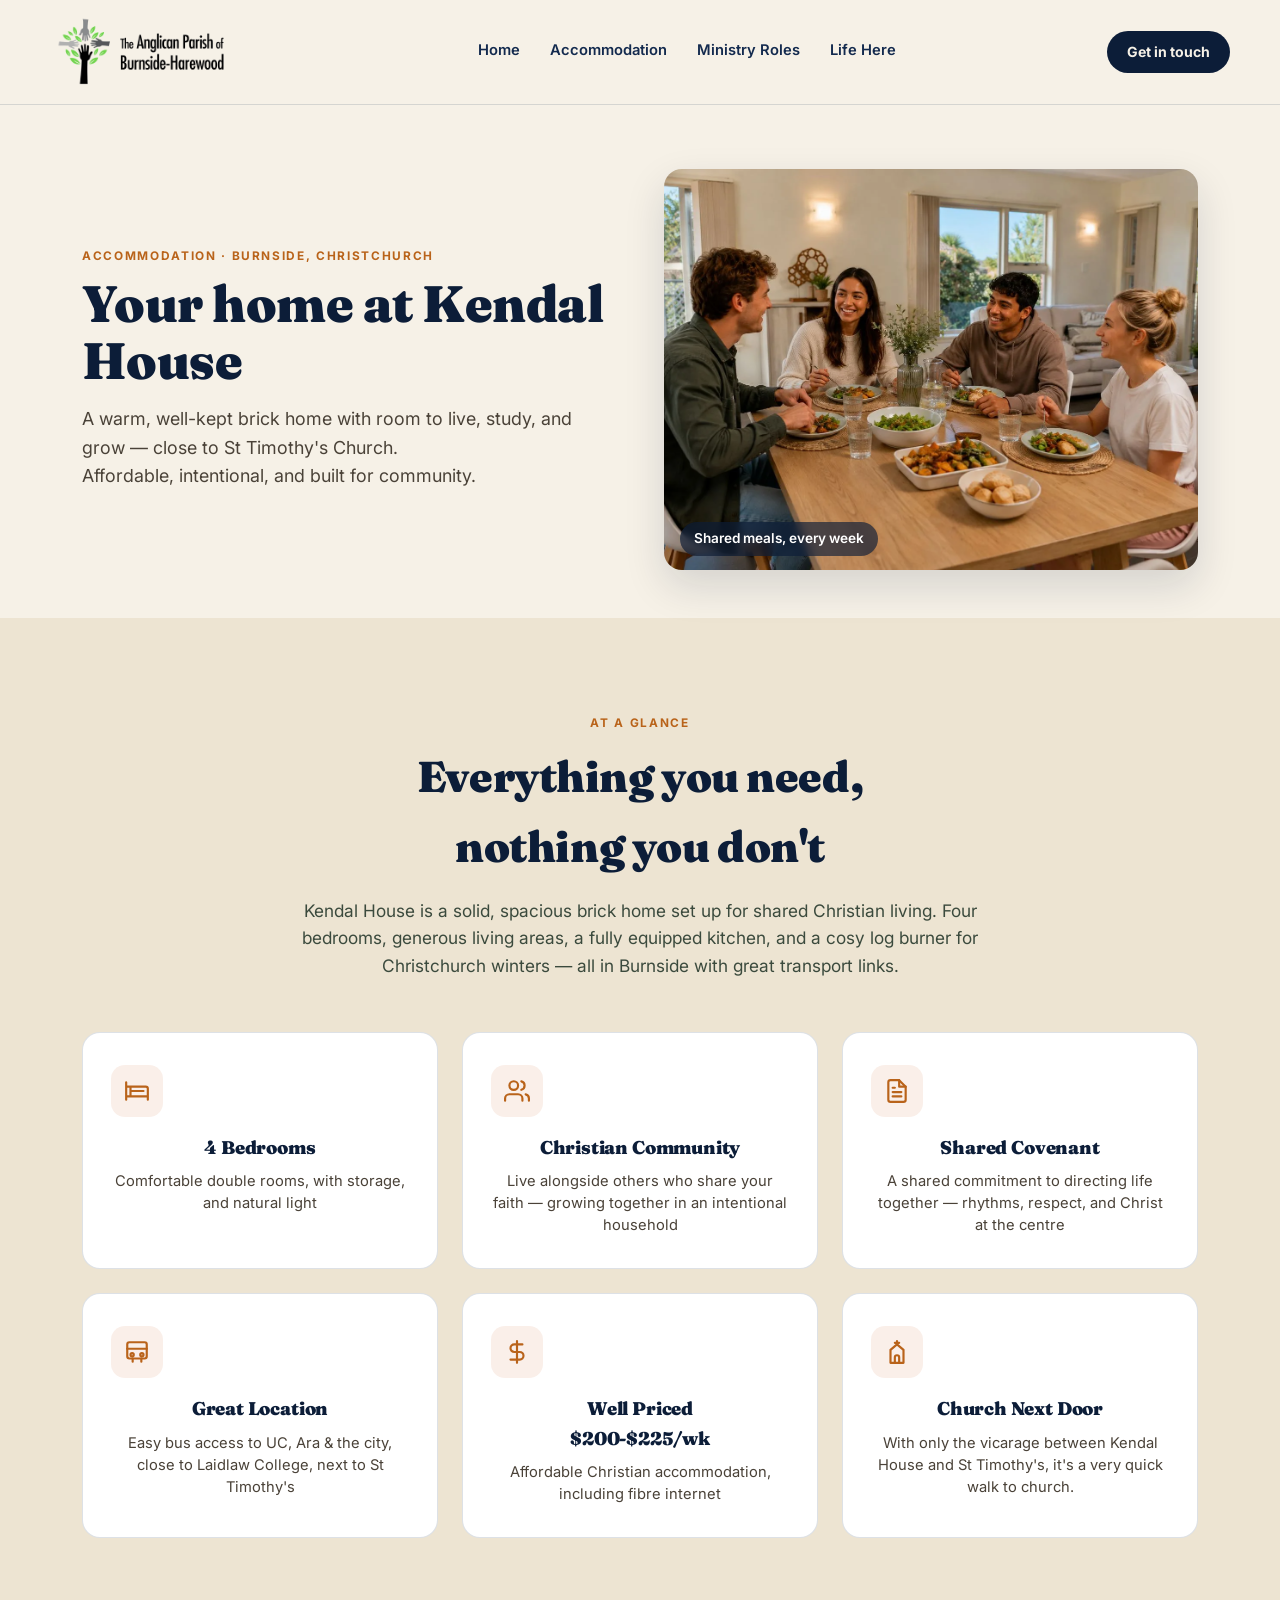
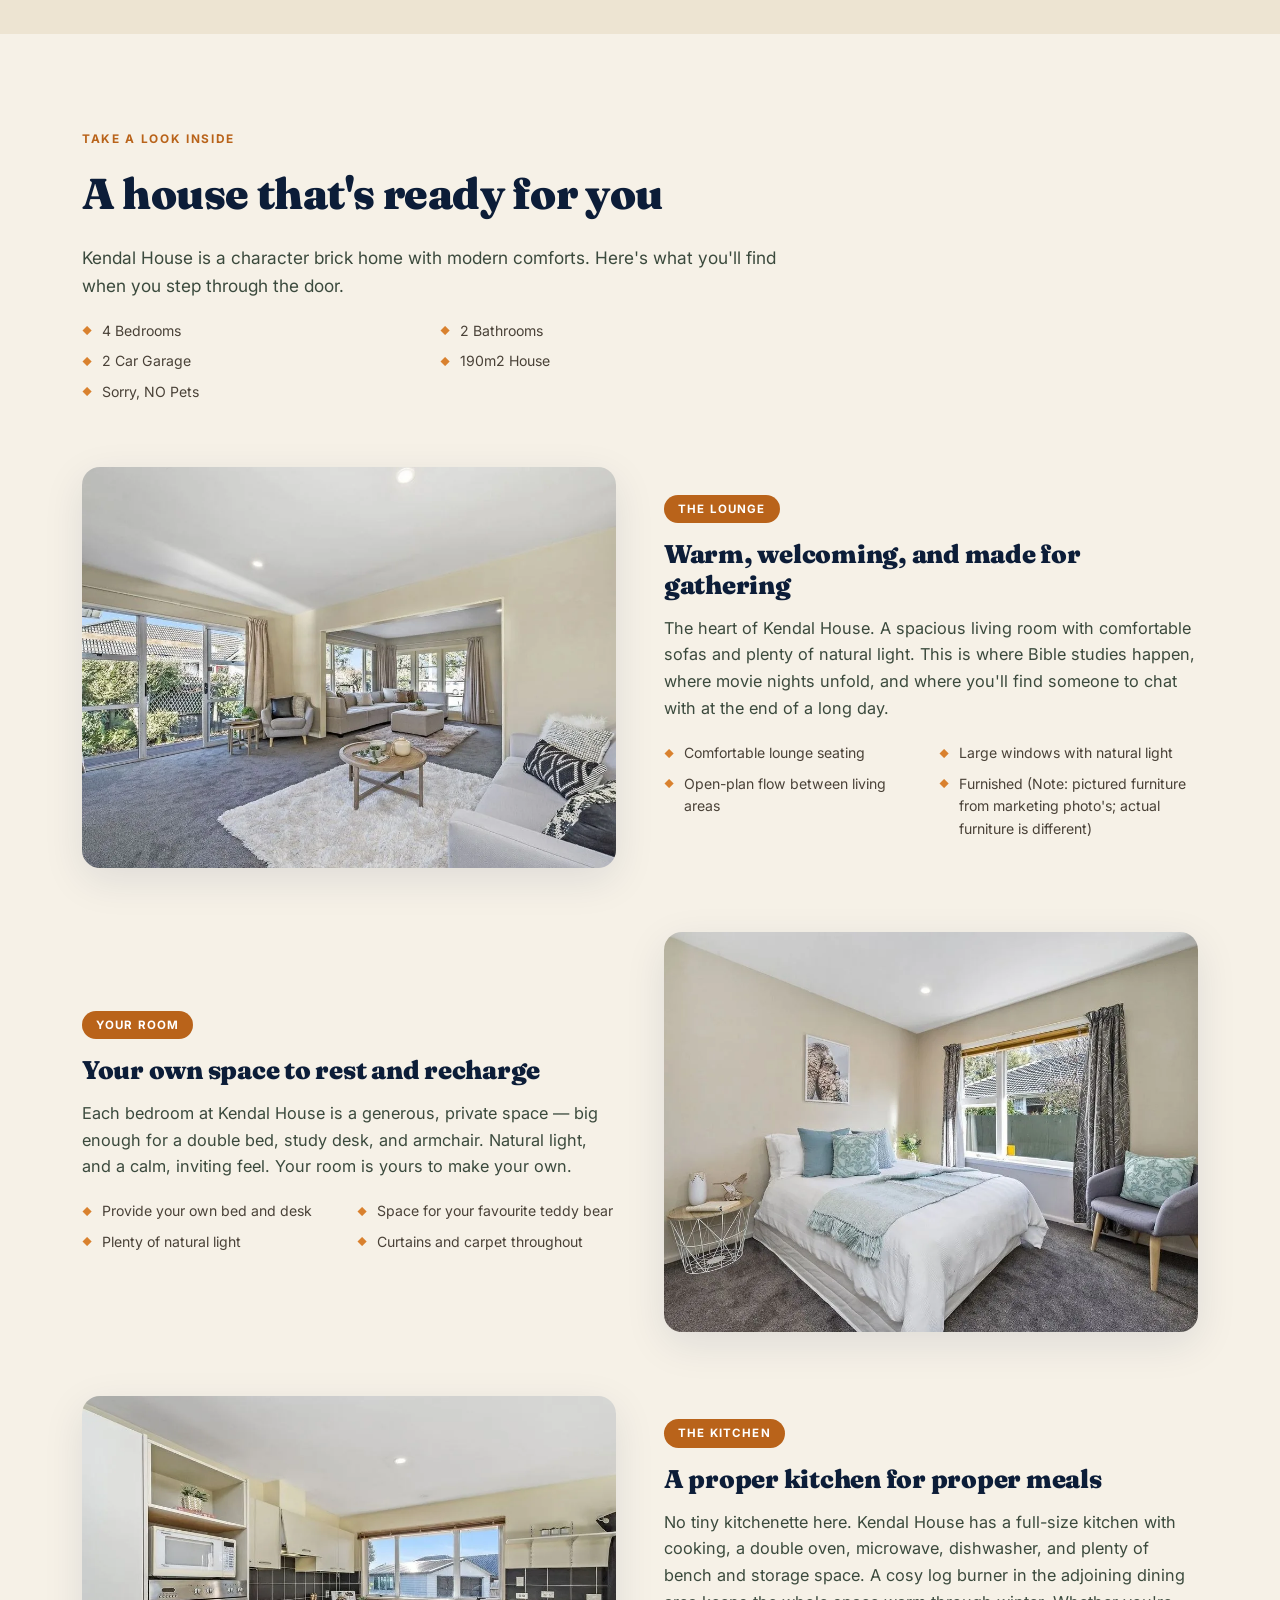
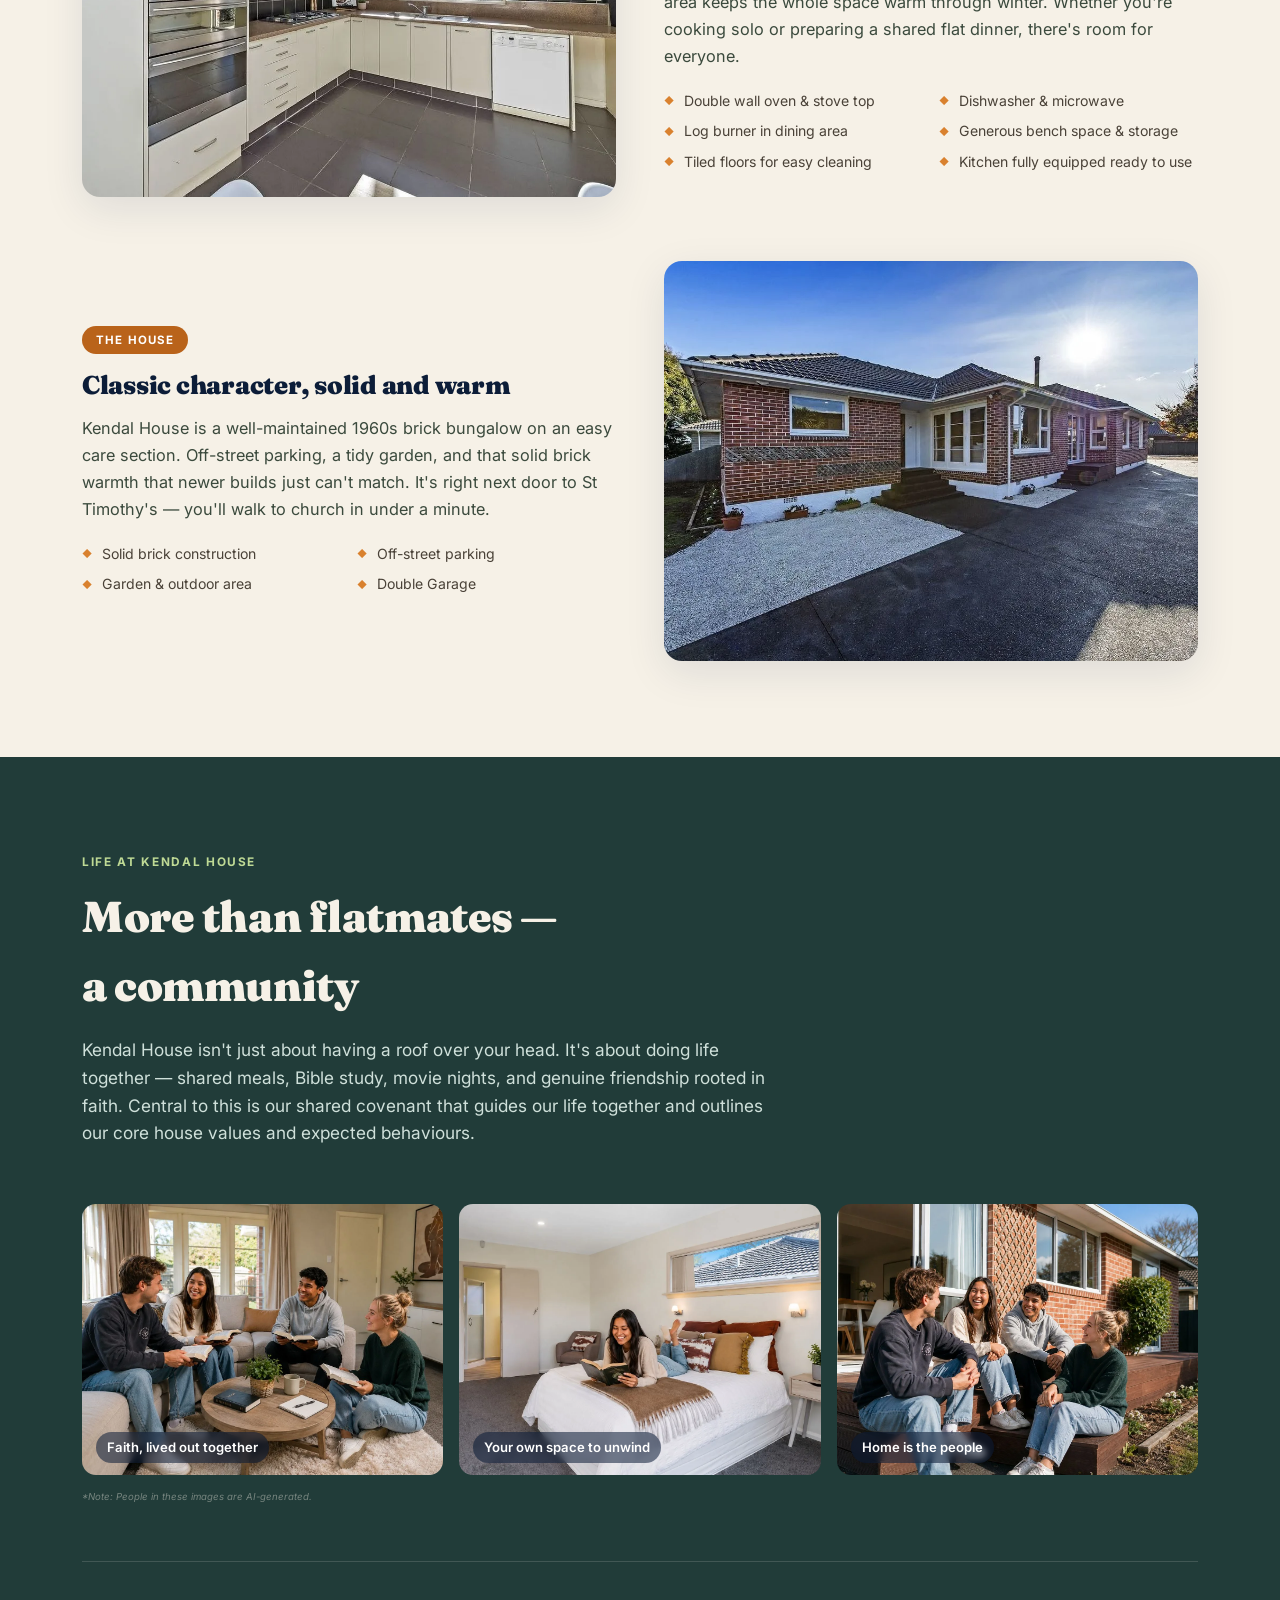
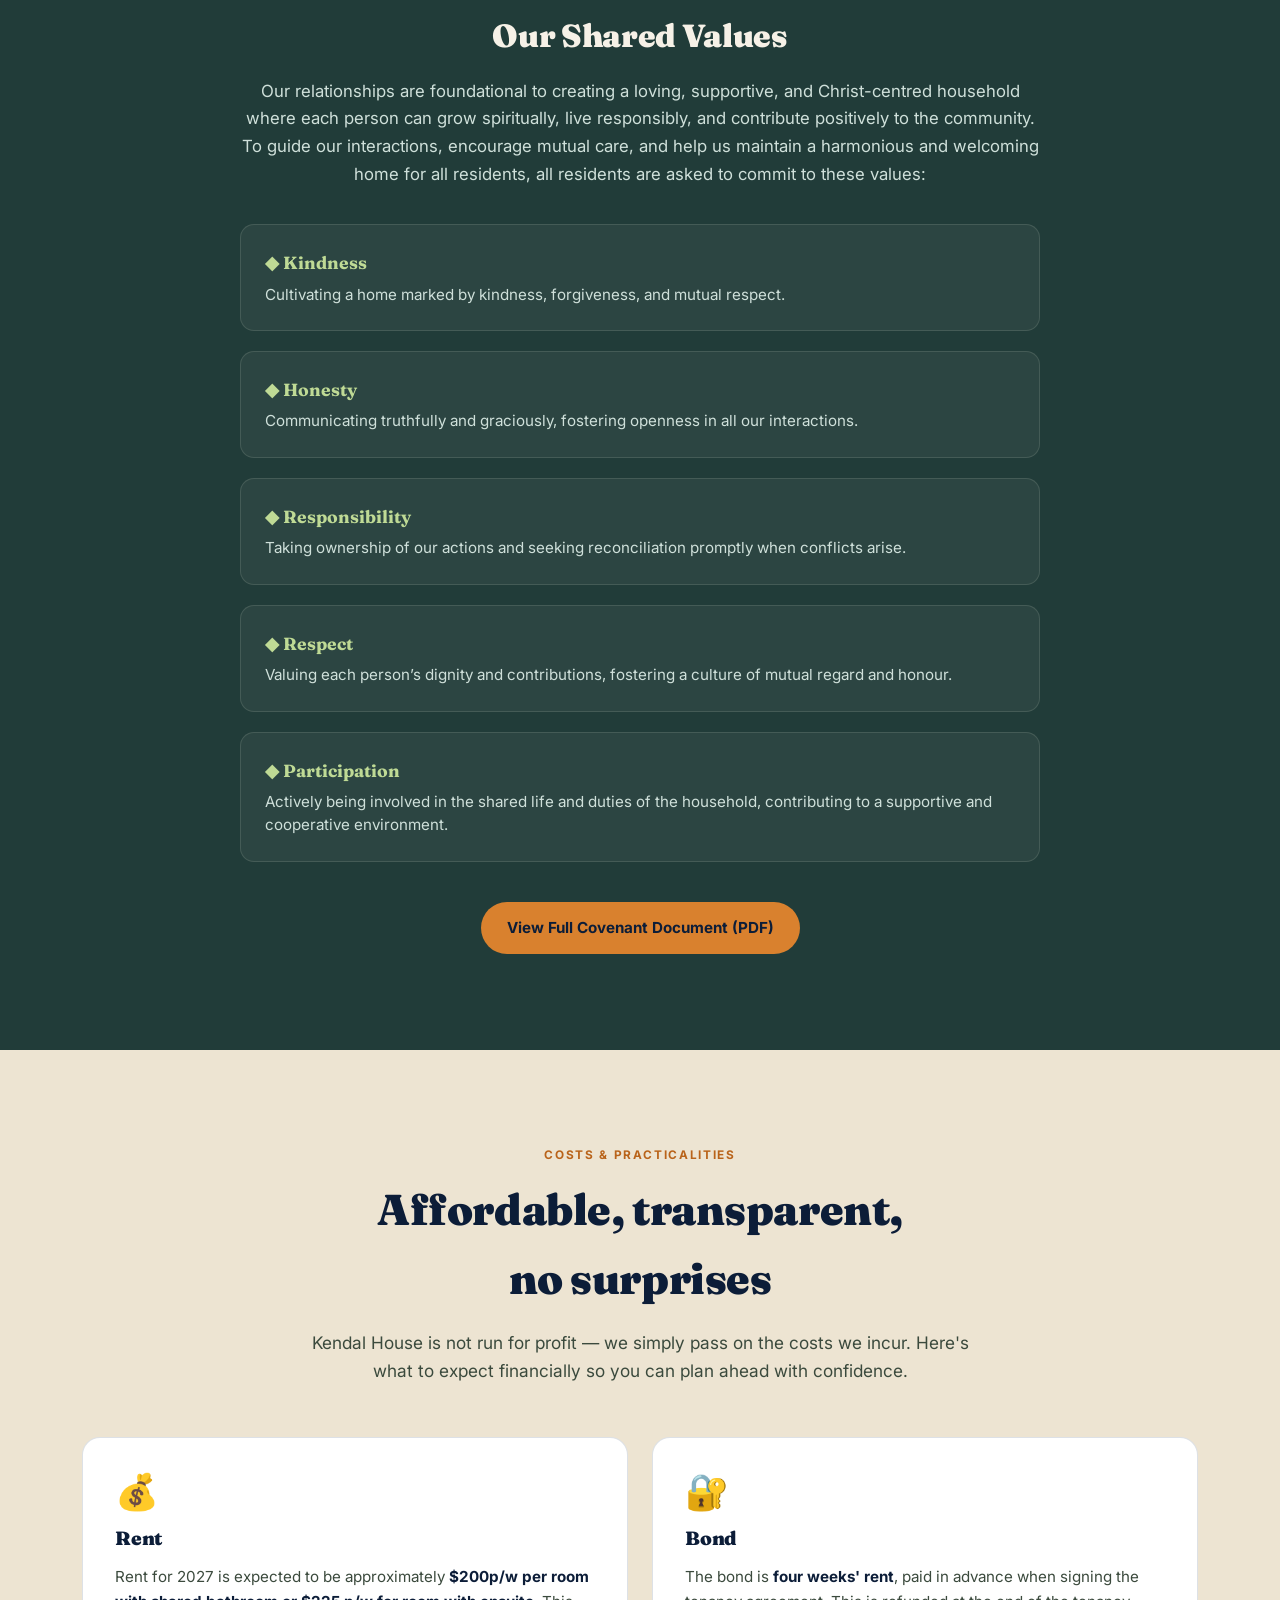
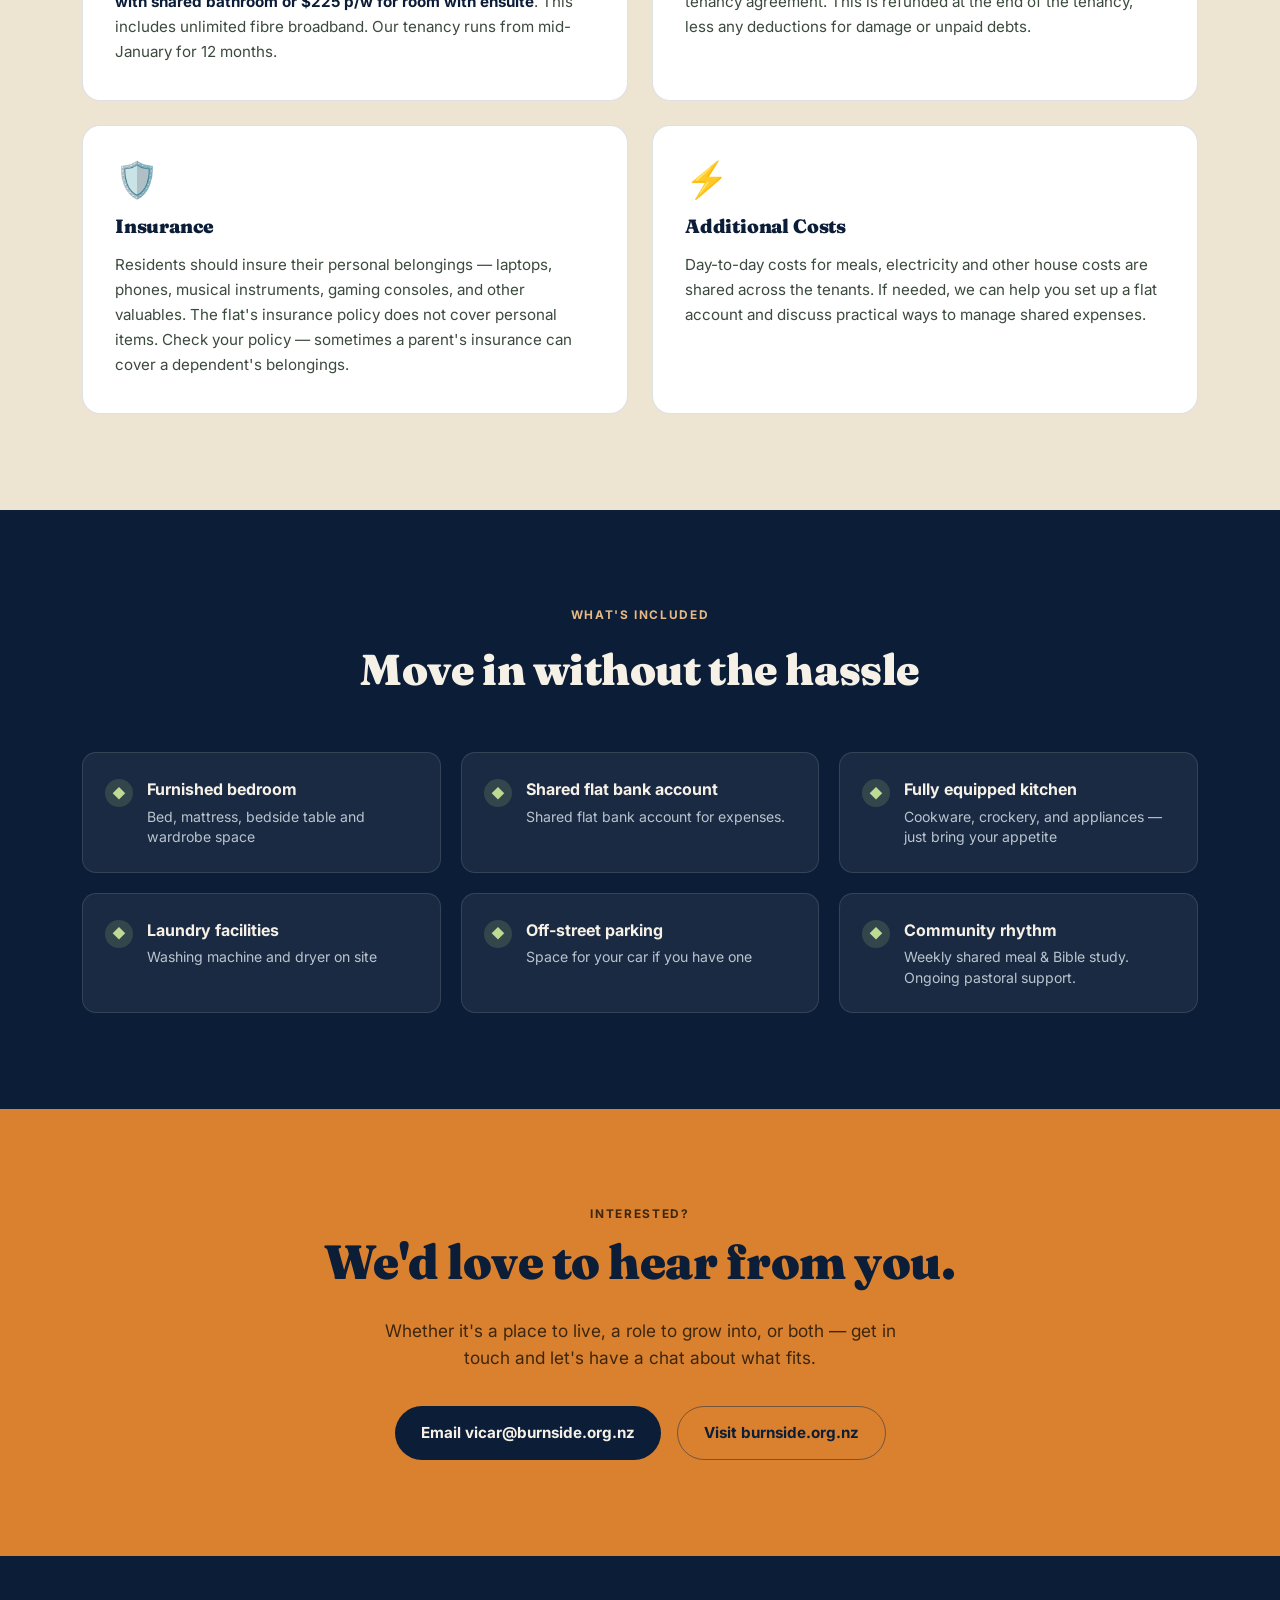
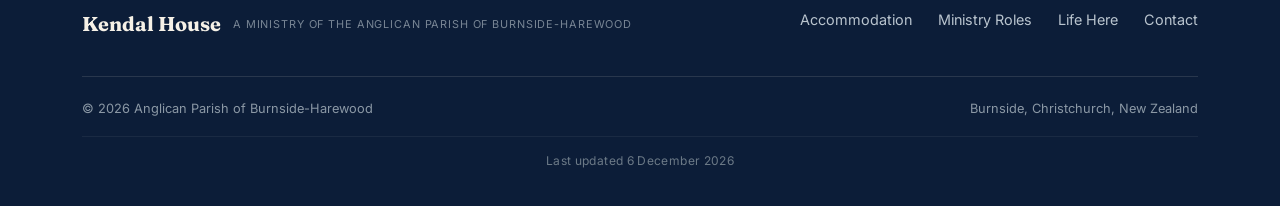
==== accommodation.html @ f8e3d293 "Robots update" ====
<!DOCTYPE html>
<html lang="en-NZ">
<head>
<!-- Google tag (gtag.js) -->
<script async src="https://www.googletagmanager.com/gtag/js?id=G-FQ2ZT5MS7Y"></script>
<script>
  window.dataLayer = window.dataLayer || [];
  function gtag(){dataLayer.push(arguments);}
  gtag('js', new Date());

  gtag('config', 'G-FQ2ZT5MS7Y');
</script>
<meta charset="UTF-8">
<meta name="viewport" content="width=device-width, initial-scale=1.0">
<meta name="robots" content="index, follow, max-image-preview:large, max-snippet:-1, max-video-preview:-1">
<title>Christian Student Accommodation in Christchurch — Kendal House Flatting</title>
<meta name="description" content="Explore Kendal House — affordable Christian flatting for university students and young adults in Christchurch. Conveniently located in Burnside near University of Canterbury (UC) and Laidlaw College.">
<link rel="canonical" href="https://kendalhouse.nz/accommodation.html">
<link rel="dns-prefetch" href="https://www.googletagmanager.com">

<!-- Local Geo Tags -->
<meta name="geo.region" content="NZ-CAN">
<meta name="geo.placename" content="Burnside, Christchurch">
<meta name="geo.position" content="-43.4978;172.5727">
<meta name="ICBM" content="-43.4978, 172.5727">

<!-- Open Graph -->
<meta property="og:type" content="website">
<meta property="og:title" content="Christian Student Accommodation in Christchurch — Kendal House Flatting">
<meta property="og:description" content="Explore Kendal House — affordable Christian flatting for university students and young adults in Christchurch near UC and Laidlaw College.">
<meta property="og:url" content="https://kendalhouse.nz/accommodation.html">
<meta property="og:image" content="https://kendalhouse.nz/assets/housemates-chatting-front-deck.jpg">
<meta property="og:locale" content="en_NZ">
<meta property="og:site_name" content="Kendal House">

<!-- Twitter Card -->
<meta name="twitter:card" content="summary_large_image">
<meta name="twitter:title" content="Christian Student Accommodation in Christchurch — Kendal House">
<meta name="twitter:description" content="Affordable Christian flatting for university students and young adults in Christchurch near UC and Laidlaw College.">
<meta name="twitter:image" content="https://kendalhouse.nz/assets/housemates-chatting-front-deck.jpg">

<!-- Favicon -->
<link rel="icon" type="image/svg+xml" href="favicon.svg">
<link rel="icon" type="image/png" sizes="32x32" href="favicon.png">
<link rel="icon" href="favicon.ico" sizes="any">
<link rel="apple-touch-icon" href="apple-touch-icon.png">

<link rel="preconnect" href="https://fonts.googleapis.com">
<link rel="preconnect" href="https://fonts.gstatic.com" crossorigin>
<link href="https://fonts.googleapis.com/css2?family=Fraunces:ital,opsz,wght@0,9..144,400;0,9..144,600;0,9..144,700;0,9..144,900;1,9..144,500&family=Caveat:wght@500;600&family=Inter:wght@400;500;600;700&display=swap" rel="stylesheet">
<link rel="stylesheet" href="style.css">

<!-- Structured Data -->
<script type="application/ld+json">
[
  {
    "@context": "https://schema.org",
    "@type": "LodgingBusiness",
    "name": "Kendal House",
    "description": "Affordable, intentional Christian accommodation for young adults, University of Canterbury (UC) and Laidlaw College students in Burnside, Christchurch.",
    "url": "https://kendalhouse.nz/accommodation.html",
    "address": {
      "@type": "PostalAddress",
      "streetAddress": "38 Kendal Avenue",
      "addressLocality": "Burnside",
      "addressRegion": "Canterbury",
      "postalCode": "8053",
      "addressCountry": "NZ"
    },
    "geo": {
      "@type": "GeoCoordinates",
      "latitude": -43.4978,
      "longitude": 172.5727
    },
    "priceRange": "$200–$225 per week",
    "numberOfRooms": 4,
    "amenityFeature": [
      { "@type": "LocationFeatureSpecification", "name": "Fibre Broadband Wi-Fi", "value": true },
      { "@type": "LocationFeatureSpecification", "name": "Fully Equipped Kitchen & Dishwasher", "value": true },
      { "@type": "LocationFeatureSpecification", "name": "Log Burner Fireplace", "value": true },
      { "@type": "LocationFeatureSpecification", "name": "Off-Street Parking", "value": true },
      { "@type": "LocationFeatureSpecification", "name": "Bus Routes to University of Canterbury (UC) & City", "value": true },
      { "@type": "LocationFeatureSpecification", "name": "5 Min Drive to Laidlaw College", "value": true }
    ]
  },
  {
    "@context": "https://schema.org",
    "@type": "BreadcrumbList",
    "itemListElement": [
      {
        "@type": "ListItem",
        "position": 1,
        "name": "Home",
        "item": "https://kendalhouse.nz/"
      },
      {
        "@type": "ListItem",
        "position": 2,
        "name": "Accommodation",
        "item": "https://kendalhouse.nz/accommodation.html"
      }
    ]
  }
]
</script>
</head>
<body>

<header>
  <div class="wrap nav">
    <a class="brand" href="index.html" style="text-decoration:none;">
      <picture><source srcset="assets/parish-logo.webp" type="image/webp"><img class="brand-mark" src="assets/parish-logo.png" alt="Anglican Parish of Burnside-Harewood logo"></picture>
    </a>
    <button class="nav-toggle" aria-label="Toggle navigation menu" aria-expanded="false" aria-controls="primary-menu">
      <span class="hamburger-bar"></span>
      <span class="hamburger-bar"></span>
      <span class="hamburger-bar"></span>
    </button>
    <nav class="links" id="primary-menu">
      <a href="index.html">Home</a>
      <a href="accommodation.html">Accommodation</a>
      <a href="roles.html">Ministry Roles</a>
      <a href="accommodation.html#life">Life Here</a>
      <a class="mobile-cta" href="index.html#contact">Get in touch</a>
    </nav>
    <a class="nav-cta" href="index.html#contact">Get in touch</a>
  </div>
</header>

<main>

<!-- ====== Sub-page Header ====== -->
<section class="subpage-header">
  <div class="wrap subpage-hero-grid">
    <div class="subpage-hero-text">
      <div class="eyebrow">Accommodation · Burnside, Christchurch</div>
      <h1>Your home at Kendal House</h1>
      <p>A warm, well-kept brick home with room to live, study, and grow — close to St Timothy's Church. <br>Affordable, intentional, and built for community.</p>
    </div>
    <div class="subpage-hero-photo">
      <picture>
        <source srcset="assets/shared-dinner-kendal-house.webp" type="image/webp">
        <img src="assets/shared-dinner-kendal-house.jpg" alt="Housemates sharing dinner together at Kendal House" fetchpriority="high" decoding="async">
      </picture>
      <div class="photo-caption">Shared meals, every week</div>
    </div>
  </div>
</section>

<!-- ====== At a glance ====== -->
<section class="accom-glance">
  <div class="wrap">
    <div class="lead-block center" style="margin:0 auto;">
      <div class="eyebrow center">At a glance</div>
      <h2>Everything you need, <br>nothing you don't</h2>
      <p>Kendal House is a solid, spacious brick home set up for shared Christian living. Four bedrooms, generous living areas, a fully equipped kitchen, and a cosy log burner for Christchurch winters — all in Burnside with great transport links.</p>
    </div>
    <div class="glance-grid">
      <div class="glance-card">
        <div class="glance-icon"><svg class="glance-svg-icon" viewBox="0 0 24 24" width="28" height="28" fill="none" stroke="currentColor" stroke-width="2" stroke-linecap="round" stroke-linejoin="round"><path d="M2 4v16M2 8h18a2 2 0 0 1 2 2v10M2 17h20M6 8v9M6 12h12"/></svg></div>
        <h4>4 Bedrooms</h4>
        <p>Comfortable double rooms, with storage, and natural light</p>
      </div>
      <div class="glance-card">
        <div class="glance-icon"><svg class="glance-svg-icon" viewBox="0 0 24 24" width="28" height="28" fill="none" stroke="currentColor" stroke-width="2" stroke-linecap="round" stroke-linejoin="round"><path d="M17 21v-2a4 4 0 0 0-4-4H5a4 4 0 0 0-4 4v2"/><circle cx="9" cy="7" r="4"/><path d="M23 21v-2a4 4 0 0 0-3-3.87"/><path d="M16 3.13a4 4 0 0 1 0 7.75"/></svg></div>
        <h4>Christian Community</h4>
        <p>Live alongside others who share your faith — growing together in an intentional household</p>
      </div>
      <div class="glance-card">
        <div class="glance-icon"><svg class="glance-svg-icon" viewBox="0 0 24 24" width="28" height="28" fill="none" stroke="currentColor" stroke-width="2" stroke-linecap="round" stroke-linejoin="round"><path d="M14 2H6a2 2 0 0 0-2 2v16a2 2 0 0 0 2 2h12a2 2 0 0 0 2-2V8z"/><polyline points="14 2 14 8 20 8"/><line x1="16" y1="13" x2="8" y2="13"/><line x1="16" y1="17" x2="8" y2="17"/><polyline points="10 9 9 9 8 9"/></svg></div>
        <h4>Shared Covenant</h4>
        <p>A shared commitment to directing life together — rhythms, respect, and Christ at the centre</p>
      </div>
      <div class="glance-card">
        <div class="glance-icon"><svg class="glance-svg-icon" viewBox="0 0 24 24" width="28" height="28" fill="none" stroke="currentColor" stroke-width="2" stroke-linecap="round" stroke-linejoin="round"><rect x="3" y="3" width="18" height="15" rx="2"/><path d="M3 9h18"/><path d="M8 18v3"/><path d="M16 18v3"/><circle cx="7.5" cy="14.5" r="1.5"/><circle cx="16.5" cy="14.5" r="1.5"/></svg></div>
        <h4>Great Location</h4>
        <p>Easy bus access to UC, Ara &amp; the city, close to Laidlaw College, next to St Timothy's</p>
      </div>
      <div class="glance-card">
        <div class="glance-icon"><svg class="glance-svg-icon" viewBox="0 0 24 24" width="28" height="28" fill="none" stroke="currentColor" stroke-width="2" stroke-linecap="round" stroke-linejoin="round"><path d="M12 2v20M17 5H9.5a3.5 3.5 0 0 0 0 7h5a3.5 3.5 0 0 1 0 7H6"/></svg></div>
        <h4>Well Priced <br>$200-$225/wk</h4>
        <p>Affordable Christian accommodation, including fibre internet</p>
      </div>
      <div class="glance-card">
        <div class="glance-icon"><svg class="glance-svg-icon" viewBox="0 0 24 24" width="28" height="28" fill="none" stroke="currentColor" stroke-width="2" stroke-linecap="round" stroke-linejoin="round"><path d="M18 22V10l-6-5-6 5v12h12z"/><path d="M12 2v3M10 3.5h4"/><path d="M10 22v-5a2 2 0 0 1 4 0v5"/></svg></div>
        <h4>Church Next Door</h4>
        <p>With only the vicarage between Kendal House and St Timothy's, it's a very quick walk to church.</p>
      </div>
    </div>
  </div>
</section>

<!-- ====== House Tour ====== -->
<section class="accom-tour" id="tour">
  <div class="wrap">
    <div class="lead-block">
      <div class="eyebrow">Take a look inside</div>
      <h2>A house that's ready for you</h2>
      <p>Kendal House is a character brick home with modern comforts. Here's what you'll find when you step through the door.</p>
        <ul class="tour-features">
          <li>4 Bedrooms</li>
          <li>2 Bathrooms</li>
          <li>2 Car Garage</li>
          <li>190m2 House</li>
          <li>Sorry, NO Pets</li>
        </ul>
    </div>

    <!-- Living Room -->
    <div class="tour-row">
      <div class="tour-photo">
        <picture><source srcset="assets/lounge.webp" type="image/webp"><img src="assets/lounge.jpg" alt="Kendal House spacious living room with comfortable sofas" loading="lazy"></picture>
      </div>
      <div class="tour-text">
        <span class="tour-label">The Lounge</span>
        <h3>Warm, welcoming, and made for gathering</h3>
        <p>The heart of Kendal House. A spacious living room with comfortable sofas and plenty of natural light. This is where Bible studies happen, where movie nights unfold, and where you'll find someone to chat with at the end of a long day.</p>
        <ul class="tour-features">
          <li>Comfortable lounge seating</li>
          <li>Large windows with natural light</li>
          <li>Open-plan flow between living areas</li>
          <li>Furnished (Note: pictured furniture from marketing photo's; actual furniture is different)</li>
        </ul>
      </div>
    </div>

    <!-- Bedroom -->
    <div class="tour-row tour-row-reverse">
      <div class="tour-photo">
        <picture><source srcset="assets/bedroom.webp" type="image/webp"><img src="assets/bedroom.jpg" alt="A beautifully presented bedroom at Kendal House with double bed" loading="lazy"></picture>
      </div>
      <div class="tour-text">
        <span class="tour-label">Your Room</span>
        <h3>Your own space to rest and recharge</h3>
        <p>Each bedroom at Kendal House is a generous, private space — big enough for a double bed, study desk, and armchair. Natural light, and a calm, inviting feel. Your room is yours to make your own.</p>
        <ul class="tour-features">
          <li>Provide your own bed and desk</li>
          <li>Space for your favourite teddy bear</li>
          <li>Plenty of natural light</li>
          <li>Curtains and carpet throughout</li>
        </ul>
      </div>
    </div>

    <!-- Kitchen -->
    <div class="tour-row">
      <div class="tour-photo">
        <picture><source srcset="assets/kitchen.webp" type="image/webp"><img src="assets/kitchen.jpg" alt="Spacious modern kitchen at Kendal House with double oven" loading="lazy"></picture>
      </div>
      <div class="tour-text">
        <span class="tour-label">The Kitchen</span>
        <h3>A proper kitchen for proper meals</h3>
        <p>No tiny kitchenette here. Kendal House has a full-size kitchen with cooking, a double oven, microwave, dishwasher, and plenty of bench and storage space. A cosy log burner in the adjoining dining area keeps the whole space warm through winter. Whether you're cooking solo or preparing a shared flat dinner, there's room for everyone.</p>
        <ul class="tour-features">
          <li>Double wall oven & stove top</li>
          <li>Dishwasher &amp; microwave</li>
          <li>Log burner in dining area</li>
          <li>Generous bench space &amp; storage</li>
          <li>Tiled floors for easy cleaning</li>
          <li>Kitchen fully equipped ready to use</li>
        </ul>
      </div>
    </div>

    <!-- Exterior / Location -->
    <div class="tour-row tour-row-reverse">
      <div class="tour-photo">
        <picture><source srcset="assets/exterior.webp" type="image/webp"><img src="assets/exterior.jpg" alt="Front view of Kendal House, a classic Christchurch brick bungalow" loading="lazy"></picture>
      </div>
      <div class="tour-text">
        <span class="tour-label">The House</span>
        <h3>Classic character, solid and warm</h3>
        <p>Kendal House is a well-maintained 1960s brick bungalow on an easy care section. Off-street parking, a tidy garden, and that solid brick warmth that newer builds just can't match. It's right next door to St Timothy's — you'll walk to church in under a minute.</p>
        <ul class="tour-features">
          <li>Solid brick construction</li>
          <li>Off-street parking</li>
          <li>Garden &amp; outdoor area</li>
          <li>Double Garage</li>
        </ul>
      </div>
    </div>
  </div>
</section>

<!-- ====== Life at Kendal House (Gallery) ====== -->
<section class="gallery-section accom-life" id="life">
  <div class="wrap">
    <div class="gallery-head">
      <div class="lead-block">
        <div class="eyebrow">Life at Kendal House</div>
        <h2>More than flatmates — <br>a community</h2>
        <p>Kendal House isn't just about having a roof over your head. It's about doing life together — shared meals, Bible study, movie nights, and genuine friendship rooted in faith. Central to this is our shared covenant that guides our life together and outlines our core house values and expected behaviours.</p>
      </div>
    </div>
    <div class="gallery-grid three-col">
      <figure><picture><source srcset="assets/bible-study-kendal-house-lounge.webp" type="image/webp"><img src="assets/bible-study-kendal-house-lounge.jpg" alt="Housemates reading the Bible together in the living room" loading="lazy"></picture><figcaption>Faith, lived out together</figcaption></figure>
      <figure><picture><source srcset="assets/resident-reading-kendal-house.webp" type="image/webp"><img src="assets/resident-reading-kendal-house.jpg" alt="A resident relaxing and reading in her room at Kendal House" loading="lazy"></picture><figcaption>Your own space to unwind</figcaption></figure>
      <figure><picture><source srcset="assets/housemates-chatting-front-deck.webp" type="image/webp"><img src="assets/housemates-chatting-front-deck.jpg" alt="Kendal House housemates chatting together on the front deck" loading="lazy"></picture><figcaption>Home is the people</figcaption></figure>
    </div>
    <p class="image-disclaimer">*Note: People in these images are AI-generated.</p>

    <!-- ====== Our Shared Values ====== -->
    <div class="values-block">
      <div style="max-width:800px; margin:0 auto;">
        <h3 style="color:var(--cream); font-family:'Fraunces',serif; font-size:2rem; margin-bottom:16px; text-align:center;">Our Shared Values</h3>
        <p style="color:#CFE0DA; font-size:1.05rem; line-height:1.65; margin-bottom:36px; text-align:center;">
          Our relationships are foundational to creating a loving, supportive, and Christ-centred household where each person can grow spiritually, live responsibly, and contribute positively to the community. To guide our interactions, encourage mutual care, and help us maintain a harmonious and welcoming home for all residents, all residents are asked to commit to these values:
        </p>
        
        <div class="values-list">
          <div class="value-card">
            <strong>◆ Kindness</strong>
            <p>Cultivating a home marked by kindness, forgiveness, and mutual respect.</p>
          </div>
          <div class="value-card">
            <strong>◆ Honesty</strong>
            <p>Communicating truthfully and graciously, fostering openness in all our interactions.</p>
          </div>
          <div class="value-card">
            <strong>◆ Responsibility</strong>
            <p>Taking ownership of our actions and seeking reconciliation promptly when conflicts arise.</p>
          </div>
          <div class="value-card">
            <strong>◆ Respect</strong>
            <p>Valuing each person’s dignity and contributions, fostering a culture of mutual regard and honour.</p>
          </div>
          <div class="value-card">
            <strong>◆ Participation</strong>
            <p>Actively being involved in the shared life and duties of the household, contributing to a supportive and cooperative environment.</p>
          </div>
        </div>

        <div class="covenant-cta">
          <a class="btn" href="assets/Covenant-of-Community-Life.pdf" target="_blank">View Full Covenant Document (PDF)</a>
        </div>
      </div>
    </div>
  </div>
</section>

<!-- ====== Costs & Practicalities ====== -->
<section class="accom-costs" id="costs">
  <div class="wrap">
    <div class="lead-block center" style="margin:0 auto;">
      <div class="eyebrow center">Costs &amp; Practicalities</div>
      <h2>Affordable, transparent, <br>no surprises</h2>
      <p>Kendal House is not run for profit — we simply pass on the costs we incur. Here's what to expect financially so you can plan ahead with confidence.</p>
    </div>
    <div class="costs-grid">

      <div class="cost-card">
        <div class="cost-icon">💰</div>
        <h4>Rent</h4>
        <p>Rent for 2027 is expected to be approximately <strong>$200p/w per room with shared bathroom or $225 p/w for room with ensuite</strong>. This includes unlimited fibre broadband. Our tenancy runs from mid-January for 12 months.</p>
      </div>

      <div class="cost-card">
        <div class="cost-icon">🔐</div>
        <h4>Bond</h4>
        <p>The bond is <strong>four weeks' rent</strong>, paid in advance when signing the tenancy agreement. This is refunded at the end of the tenancy, less any deductions for damage or unpaid debts.</p>
      </div>

      <div class="cost-card">
        <div class="cost-icon">🛡️</div>
        <h4>Insurance</h4>
        <p>Residents should insure their personal belongings — laptops, phones, musical instruments, gaming consoles, and other valuables. The flat's insurance policy does not cover personal items. Check your policy — sometimes a parent's insurance can cover a dependent's belongings.</p>
      </div>

      <div class="cost-card">
        <div class="cost-icon">⚡</div>
        <h4>Additional Costs</h4>
        <p>Day-to-day costs for meals, electricity and other house costs are shared across the tenants. If needed, we can help you set up a flat account and discuss practical ways to manage shared expenses.</p>
      </div>

    </div>
  </div>
</section>

<!-- ====== What's included ====== -->
<section class="accom-included">
  <div class="wrap">
    <div class="lead-block center" style="margin:0 auto;">
      <div class="eyebrow center">What's included</div>
      <h2>Move in without the hassle</h2>
    </div>
    <div class="included-grid">
      <div class="included-item">
        <span class="included-check">◆</span>
        <div>
          <strong>Furnished bedroom</strong>
          <p>Bed, mattress, bedside table and wardrobe space</p>
        </div>
      </div>
      <div class="included-item">
        <span class="included-check">◆</span>
        <div>
          <strong>Shared flat bank account</strong>
          <p>Shared flat bank account for expenses.</p>
        </div>
      </div>
      <div class="included-item">
        <span class="included-check">◆</span>
        <div>
          <strong>Fully equipped kitchen</strong>
          <p>Cookware, crockery, and appliances — just bring your appetite</p>
        </div>
      </div>
      <div class="included-item">
        <span class="included-check">◆</span>
        <div>
          <strong>Laundry facilities</strong>
          <p>Washing machine and dryer on site</p>
        </div>
      </div>
      <div class="included-item">
        <span class="included-check">◆</span>
        <div>
          <strong>Off-street parking</strong>
          <p>Space for your car if you have one</p>
        </div>
      </div>
      <div class="included-item">
        <span class="included-check">◆</span>
        <div>
          <strong>Community rhythm</strong>
          <p>Weekly shared meal & Bible study. Ongoing pastoral support.</p>
        </div>
      </div>
    </div>
  </div>
</section>

<!-- ====== CTA / Contact ====== -->
<section class="cta-final" id="contact">
  <div class="wrap">
    <div class="eyebrow" style="color:#3E260E;">Interested?</div>
    <h2>We'd love to hear from you.</h2>
    <p>Whether it's a place to live, a role to grow into, or both — get in touch and let's have a chat about what fits.</p>
    <div class="contact-row">
      <a class="btn btn-primary" href="mailto:vicar@burnside.org.nz">Email vicar@burnside.org.nz</a>
      <a class="btn btn-ghost" href="https://www.burnside.org.nz">Visit burnside.org.nz</a>
    </div>
  </div>
</section>

</main>

<footer>
  <div class="wrap">
    <div class="footer-grid">
      <div class="brand">Kendal House<br><small style="font-family:'Inter',sans-serif; font-weight:400; color:#8B98A5;">A ministry of the Anglican Parish of Burnside-Harewood</small></div>
      <div class="foot-links">
        <a href="accommodation.html">Accommodation</a>
        <a href="roles.html">Ministry Roles</a>
        <a href="accommodation.html#life">Life Here</a>
        <a href="index.html#contact">Contact</a>
      </div>
    </div>
    <div class="footer-bottom">
      <span>© 2026 Anglican Parish of Burnside-Harewood</span>
      <span>Burnside, Christchurch, New Zealand</span>
    </div>
    <div class="footer-version">
      <span id="last-updated">Last updated 14 September 2026</span>
    </div>
  </div>
</footer>

<script>
  document.addEventListener('DOMContentLoaded', function () {
    // Dynamic Last Modified Date
    try {
      if (document.lastModified) {
        var lastMod = new Date(document.lastModified);
        if (!isNaN(lastMod.getTime()) && lastMod.getFullYear() > 2020) {
          var formatted = lastMod.toLocaleDateString('en-NZ', {
            day: 'numeric',
            month: 'long',
            year: 'numeric'
          });
          var elem = document.getElementById('last-updated');
          if (elem) elem.textContent = 'Last updated ' + formatted;
        }
      }
    } catch (e) {}

    var toggle = document.querySelector('.nav-toggle');
    var navLinks = document.querySelector('nav.links');
    if (!toggle || !navLinks) return;

    toggle.addEventListener('click', function (e) {
      e.stopPropagation();
      var isExpanded = toggle.getAttribute('aria-expanded') === 'true';
      toggle.setAttribute('aria-expanded', !isExpanded);
      toggle.classList.toggle('active');
      navLinks.classList.toggle('open');
    });

    navLinks.querySelectorAll('a').forEach(function (link) {
      link.addEventListener('click', function () {
        toggle.setAttribute('aria-expanded', 'false');
        toggle.classList.remove('active');
        navLinks.classList.remove('open');
      });
    });

    document.addEventListener('click', function (e) {
      if (!toggle.contains(e.target) && !navLinks.contains(e.target)) {
        toggle.setAttribute('aria-expanded', 'false');
        toggle.classList.remove('active');
        navLinks.classList.remove('open');
      }
    });

    document.addEventListener('keydown', function (e) {
      if (e.key === 'Escape' && navLinks.classList.contains('open')) {
        toggle.setAttribute('aria-expanded', 'false');
        toggle.classList.remove('active');
        navLinks.classList.remove('open');
        toggle.focus();
      }
    });
  });
</script>
</body>
</html>
---- style.css ----
:root{
    --cream:#F6F1E7;
    --cream-dark:#EDE4D2;
    --ink:#232B24;
    --navy:#132A4E;
    --navy-deep:#0C1D38;
    --olive:#5C7A2E;
    --olive-deep:#43591F;
    --rust:#D9812E;
    --rust-deep:#B9631A;
    --teal:#2E524E;
    --teal-deep:#213C39;
    --line: rgba(19,42,78,0.14);
  }
  *{box-sizing:border-box;}
  html{
    scroll-behavior:smooth;
    scroll-padding-top:50px;
  }
  section[id], [id] {
    scroll-margin-top:50px;
  }
  body{
    margin:0;
    background:var(--cream);
    color:var(--ink);
    font-family:'Inter', sans-serif;
    font-size:16px;
    line-height:1.6;
    -webkit-font-smoothing:antialiased;
  }
  img{max-width:100%; display:block;}
  a{color:inherit;}
  h1,h2,h3,h4{
    font-family:'Fraunces', serif;
    margin:0;
    font-weight:900;
    letter-spacing:-0.01em;
    color:var(--navy-deep);
  }
  .eyebrow{
    font-family:'Inter', sans-serif;
    font-weight:700;
    text-transform:uppercase;
    letter-spacing:0.14em;
    font-size:0.74rem;
    color:var(--rust-deep);
  }
  .script{
    font-family:'Caveat', cursive;
    font-weight:600;
  }
  .wrap{
    max-width:1180px;
    margin:0 auto;
    padding:0 32px;
  }
  @media (max-width:640px){ .wrap{padding:0 20px;} }

  /* ---------- Header ---------- */
  header{
    position:sticky; top:0; z-index:50;
    background:rgba(246,241,231,0.95);
    backdrop-filter:blur(10px);
    -webkit-backdrop-filter:blur(10px);
    border-bottom:1px solid var(--line);
  }
  .nav{
    display:flex; align-items:center; justify-content:space-between;
    padding:16px 0;
    position:relative;
  }
  .brand{
    display:flex; align-items:center; gap:12px;
    font-family:'Fraunces', serif; font-weight:700; font-size:1.25rem;
    color:var(--navy-deep);
  }
  .brand small{
    display:block; font-family:'Inter',sans-serif; font-weight:500;
    font-size:0.68rem; letter-spacing:0.08em; text-transform:uppercase;
    color:var(--teal-deep); opacity:0.85;
  }
  .brand-mark{
    height:72px; width:auto; max-height:85px; object-fit:contain; flex-shrink:0;
  }
  nav.links{ display:flex; gap:30px; font-size:0.92rem; font-weight:600; align-items:center;}
  nav.links a{ text-decoration:none; color:var(--navy); position:relative; padding-bottom:3px;}
  nav.links a:hover{ color:var(--rust-deep); }
  .mobile-cta { display: none; }

  .nav-cta{
    background:var(--navy-deep); color:var(--cream); padding:10px 20px;
    border-radius:100px; font-weight:700; font-size:0.88rem; text-decoration:none;
    white-space:nowrap;
  }
  .nav-cta:hover{ background:var(--rust-deep); }

  /* Mobile Nav Toggle Button */
  .nav-toggle {
    display: none;
    background: none;
    border: none;
    cursor: pointer;
    padding: 10px;
    margin-right: -10px;
    flex-direction: column;
    justify-content: center;
    gap: 5px;
    z-index: 60;
  }
  .hamburger-bar {
    display: block;
    width: 24px;
    height: 2.5px;
    background-color: var(--navy-deep);
    border-radius: 2px;
    transition: transform 0.3s ease, opacity 0.3s ease, background-color 0.3s ease;
  }
  .nav-toggle.active .hamburger-bar:nth-child(1) {
    transform: translateY(7.5px) rotate(45deg);
  }
  .nav-toggle.active .hamburger-bar:nth-child(2) {
    opacity: 0;
  }
  .nav-toggle.active .hamburger-bar:nth-child(3) {
    transform: translateY(-7.5px) rotate(-45deg);
  }

  @media (max-width:860px){
    .nav-cta { display: none; }
    .nav-toggle { display: flex; }
    
    nav.links {
      display: flex;
      flex-direction: column;
      align-items: stretch;
      position: absolute;
      top: 100%;
      left: 0;
      right: 0;
      background: #F6F1E7;
      border-bottom: 1px solid var(--line);
      box-shadow: 0 12px 24px rgba(0,0,0,0.1);
      padding: 20px 24px 28px;
      gap: 12px;
      opacity: 0;
      visibility: hidden;
      transform: translateY(-10px);
      transition: opacity 0.25s ease, transform 0.25s ease, visibility 0.25s ease;
      z-index: 55;
    }
    nav.links.open {
      opacity: 1;
      visibility: visible;
      transform: translateY(0);
    }
    nav.links a {
      font-size: 1.1rem;
      padding: 12px 0;
      border-bottom: 1px solid rgba(0,0,0,0.06);
    }
    nav.links a:last-child {
      border-bottom: none;
    }
    .mobile-cta {
      display: block !important;
      text-align: center;
      background: var(--navy-deep);
      color: var(--cream) !important;
      padding: 14px 20px !important;
      border-radius: 100px;
      font-weight: 700;
      margin-top: 8px;
      border-bottom: none !important;
    }
    .mobile-cta:hover {
      background: var(--rust-deep);
    }
  }

  /* ---------- Hero ---------- */
  .hero{
    position:relative;
    min-height:80vh;
    display:flex; align-items:flex-end;
    overflow:hidden;
  }
  .hero img{
    position:absolute; inset:0; width:100%; height:100%; object-fit:cover;
    object-position: center 35%;
  }
  .hero::after{
    content:"";
    position:absolute; inset:0;
    background:linear-gradient(180deg,
      rgba(12,29,56,0.05) 0%,
      rgba(12,29,56,0.10) 40%,
      rgba(12,29,56,0.60) 62%,
      rgba(12,29,56,0.97) 100%);
  }
  .hero-content{
    position:relative; z-index:2; top:70px;
    padding: 90px 32px 60px;
    max-width:1180px; margin:0 auto; width:100%;
    color:var(--cream);
  }
  .hero .eyebrow{ color:#F0C48F; margin-bottom:14px; }
  .hero h1{
    font-size:clamp(2.6rem, 6.4vw, 5.1rem);
    color:var(--cream);
    line-height:0.98;
    text-shadow: 0 2px 18px rgba(0,0,0,0.55), 0 1px 4px rgba(0,0,0,0.4);
  }
  .hero h1 span.serve{ color:#A9C879; }
  .hero h1 span.grow{ color:#F0A557; }
  .hero p.lede{
    max-width:560px; margin-top:22px; font-size:1.14rem; color:#E7E2D3; font-weight:400;
    text-shadow: 0 1px 10px rgba(0,0,0,0.6);
  }
  .hero .eyebrow{
    text-shadow: 0 1px 8px rgba(0,0,0,0.5);
  }
  .hero-ctas{ display:flex; gap:16px; margin-top:34px; flex-wrap:wrap; }
  .btn{
    display:inline-flex; align-items:center; gap:8px;
    padding:14px 26px; border-radius:100px; text-decoration:none;
    font-weight:700; font-size:0.95rem; transition:transform .15s ease;
  }
  .btn:hover{ transform:translateY(-2px); }
  .btn-primary{ background:var(--rust); color:var(--navy-deep); }
  .btn-primary:hover{ background:#F0A050; }
  .btn-ghost{ border:1.5px solid rgba(246,241,231,0.6); color:var(--cream); }
  .btn-ghost:hover{ background:rgba(246,241,231,0.12); border-color:var(--cream); }
  .btn-serve{ background:var(--olive); color:var(--navy-deep); }
  .btn-serve:hover{ background:#4B6625; }

  /* ---------- Announcement Banner ---------- */
  .announce-banner {
    background: var(--rust);
    text-align: center;
    padding: 52px 20px;
    display: flex;
    align-items: center;
    justify-content: center;
  }
  .announce-text {
    font-family: 'Fraunces', serif;
    font-weight: 900;
    font-size: clamp(1.6rem, 4vw, 2.8rem);
    color: var(--navy-deep);
    letter-spacing: -0.01em;
    line-height: 1;
  }

  /* ---------- Section generic ---------- */
  section{ padding:96px 0; }
  @media (max-width:640px){ section{ padding:64px 0; } }
  .center{ text-align:center; }
  .lead-block{ max-width:700px; }
  .lead-block.center{ margin:0 auto; }
  .lead-block h2{ font-size:clamp(1.9rem, 4vw, 2.7rem); margin-top:10px; }
  .lead-block p{ margin-top:16px; font-size:1.08rem; color:#3B4A3D; }

  /* ---------- Intro tie-together ---------- */
  .intro{ background:var(--cream); }
  .intro-grid{
    display:grid; grid-template-columns: 1fr 1fr; gap:56px; align-items:center; margin-top:56px;
  }
  @media (max-width:860px){ .intro-grid{ grid-template-columns:1fr; } }
  .growth-line{ width:100%; height:auto; }

  /* ---------- Two pillars ---------- */
  .pillars{ background:var(--navy-deep); color:var(--cream); position:relative; }
  .pillars .eyebrow{ color:#E7B984; }
  .pillars .lead-block h2{ color:var(--cream); }
  .pillars .lead-block p{ color:#C7D0D8; }
  .pillar-grid{
    display:grid; grid-template-columns:1fr 1fr; gap:2px;
    margin-top:56px;
    background:rgba(246,241,231,0.14);
    border-radius:22px; overflow:hidden;
  }
  @media (max-width:860px){ .pillar-grid{ grid-template-columns:1fr; } }
  .pillar{
    background:var(--navy-deep);
    padding:44px 40px 48px;
    position:relative;
  }
  .pillar.live{ background:#1A2E4B; }
  .pillar.serve{ background:#0F2A29; }
  .pillar-photo{
    border-radius:14px; overflow:hidden; margin-bottom:26px; aspect-ratio:4/3; 
  }
  .pillar-photo img{ width:100%; height:100%; object-fit:cover; }
  .pillar .tag{
    display:inline-block; font-size:0.7rem; font-weight:700; letter-spacing:0.1em;
    text-transform:uppercase; padding:5px 12px; border-radius:100px; margin-bottom:16px;
  }
  .pillar.live .tag{ background:rgba(240,165,87,0.18); color:#F0C48F; }
  .pillar.serve .tag{ background:rgba(169,200,121,0.18); color:#BFDA95; }
  .pillar h3{ color:var(--cream); font-size:1.7rem; margin-bottom:14px; }
  .pillar p{ color:#CBD3D1; font-size:1rem; }
  .pillar .btn{ margin-top:24px; }
  .pillar.live .btn{ background:var(--rust); color:var(--navy-deep); }
  .pillar.serve .btn{ background:var(--olive); color:#0F2A29; }
  .connector-badge{
    grid-column:1/-1; text-align:center; padding:22px 20px; background:rgba(246,241,231,0.05);
    font-family:'Caveat', cursive; font-size:1.3rem; color:#E7B984;
  }
  @media (max-width:860px){ .connector-badge{ order:2; } .pillar.serve{ order:3; } }

  /* ---------- Steps ---------- */
  .steps{ background:var(--cream-dark); }
  .step-grid{
    display:grid; grid-template-columns:repeat(3,1fr); gap:36px; margin-top:56px; counter-reset:step;
  }
  @media (max-width:860px){ .step-grid{ grid-template-columns:1fr; } }
  .step{ position:relative; padding-left:0; }
  .step .num{
    font-family:'Fraunces', serif; font-weight:900; font-size:3rem; color:var(--rust);
    opacity:0.85; line-height:1;
  }
  .step h4{ font-size:1.2rem; margin-top:10px; color:var(--navy-deep); }
  .step p{ margin-top:8px; color:#4A4238; font-size:0.98rem; }
  .step:not(:last-child)::after{
    content:"→";
    position:absolute; right:-30px; top:6px; font-size:1.6rem; color:var(--olive-deep); opacity:0.5;
  }
  @media (max-width:860px){ .step:not(:last-child)::after{ display:none; } }

  /* ---------- Gallery ---------- */
  .gallery-section{ background:var(--cream); }
  .gallery-head{
    display:flex; justify-content:space-between; align-items:flex-end; gap:24px; flex-wrap:wrap;
  }
  .gallery-grid{
    display:grid; grid-template-columns:repeat(4, 1fr); gap:16px; margin-top:44px;
  }
  .gallery-grid.three-col {
    grid-template-columns: repeat(3, 1fr);
    margin-top: 40px;
  }
  .gallery-grid.three-col figure {
    aspect-ratio: 4 / 3;
  }
  .gallery-grid .g1{ grid-column:span 2; grid-row:span 2; }
  .gallery-grid figure{ margin:0; border-radius:14px; overflow:hidden; position:relative; }
  .gallery-grid img{ width:100%; height:100%; object-fit:cover; }
  .gallery-grid figcaption{
    position:absolute; left:14px; bottom:12px; color:#fff; font-size:0.82rem; font-weight:600;
    background:rgba(12,29,56,0.55); padding:5px 11px; border-radius:100px; backdrop-filter:blur(3px);
  }
  @media (max-width:760px){
    .gallery-grid{ grid-template-columns:repeat(2,1fr); }
    .gallery-grid.three-col{ grid-template-columns:repeat(3,1fr); }
    .gallery-grid .g1{ grid-column:span 2; grid-row:span 1; aspect-ratio:16/10; }
  }
  @media (max-width:640px){
    .gallery-grid.three-col{ grid-template-columns:1fr; }
  }

  /* ---------- Subpage Header Hero ---------- */
  .subpage-header {
    padding: 64px 0 48px;
    background: var(--cream);
  }
  .subpage-hero-grid {
    display: grid;
    grid-template-columns: 1fr 1fr;
    gap: 48px;
    align-items: center;
  }
  .subpage-hero-text h1 {
    font-size: clamp(2.2rem, 4vw, 3.4rem);
    margin: 10px 0 16px;
    line-height: 1.1;
    color: var(--navy-deep);
  }
  .subpage-hero-text p {
    font-size: 1.12rem;
    color: #4A4238;
    line-height: 1.6;
    margin: 0;
  }
  .subpage-hero-photo {
    position: relative;
    border-radius: 18px;
    overflow: hidden;
    box-shadow: 0 16px 40px rgba(12,29,56,0.14);
    aspect-ratio: 4 / 3;
  }
  .subpage-hero-photo img {
    width: 100%;
    height: 100%;
    object-fit: cover;
  }
  .subpage-hero-photo .photo-caption {
    position: absolute;
    left: 16px;
    bottom: 14px;
    color: #fff;
    font-size: 0.85rem;
    font-weight: 600;
    background: rgba(12,29,56,0.65);
    padding: 6px 14px;
    border-radius: 100px;
    backdrop-filter: blur(4px);
  }
  @media (max-width: 860px) {
    .subpage-hero-grid {
      grid-template-columns: 1fr;
      gap: 28px;
    }
  }

  /* ---------- Roles snapshot ---------- */
  .roles{ background:var(--teal-deep); color:var(--cream); }
  .roles .eyebrow{ color:#BFDA95; }
  .roles .lead-block h2{ color:var(--cream); }
  .roles .lead-block p{ color:#CFE0DA; }
  .role-grid{
    display:grid; grid-template-columns:repeat(3,1fr); gap:24px; margin-top:52px;
  }
  @media (max-width:860px){ .role-grid{ grid-template-columns:1fr; } }
  .role-card{
    background:rgba(246,241,231,0.06); border:1px solid rgba(246,241,231,0.14);
    border-radius:18px; padding:32px 28px; display:flex; flex-direction:column;
  }
  .role-card .hours{
    display:block; margin-top:6px; color:#BFDA95; font-size:0.84rem; font-weight:700;
  }
  .role-card h4{ color:var(--cream); font-size:1.3rem; }
  .role-card p{ color:#CFE0DA; margin-top:10px; font-size:0.95rem; }
  .role-card .role-summary{
    margin-top:18px; padding-top:18px; border-top:1px solid rgba(246,241,231,0.14);
    font-size:0.88rem; line-height:1.55;
  }
  .role-card .role-summary strong{ color:#BFDA95; }
  .role-card .role-download{
    display:inline-flex; align-items:center; justify-content:center; align-self:center;
    margin-top:auto; padding:10px 16px; color:var(--teal-deep); background:#BFDA95;
    font-size:0.82rem; font-weight:700; text-decoration:none; border-radius:100px;
    transition:transform .15s ease, background .15s ease;
  }
  .role-card .role-download:hover{ color:var(--teal-deep); background:var(--cream); transform:translateY(-2px); }
  .roles-gallery{
    display:grid; grid-template-columns:repeat(3,1fr); gap:24px; margin-top:48px;
  }
  .roles-gallery figure{
    margin:0; overflow:hidden; border-radius:18px; aspect-ratio:4/3;
    border:1px solid rgba(246,241,231,0.14);
  }
  .roles-gallery img{ width:100%; height:100%; object-fit:cover; display:block; }
  @media (max-width:860px){ .roles-gallery{ grid-template-columns:1fr; } }
  .roles-cta{ text-align:center; margin-top:52px; }

  /* ---------- CTA / contact ---------- */
  .cta-final{
    background: var(--rust);
    color:var(--navy-deep);
    text-align:center;
  }
  .cta-final h2{ color:var(--navy-deep); font-size:clamp(2rem,4.4vw,3rem); }
  .cta-final p{ max-width:560px; margin:16px auto 0; font-size:1.08rem; color:#3E260E; }
  .cta-final .contact-row{
    margin-top:34px; display:flex; gap:16px; justify-content:center; flex-wrap:wrap;
  }
  .cta-final .btn-primary{ background:var(--navy-deep); color:var(--cream); }
  .cta-final .btn-primary:hover{ background:var(--teal-deep); }
  .cta-final .btn-ghost{ border-color:rgba(19,42,78,0.5); color:var(--navy-deep); }
  .cta-final .btn-ghost:hover{ background:rgba(19,42,78,0.08); }

  /* ---------- Footer ---------- */
  footer{ background:var(--navy-deep); color:#B9C4CE; padding:52px 0 36px; font-size:0.9rem; }
  .footer-grid{ display:flex; justify-content:space-between; gap:24px; flex-wrap:wrap; }
  footer .brand{ color:var(--cream); }
  footer .foot-links{ display:flex; gap:26px; flex-wrap:wrap; }
  footer .foot-links a{ text-decoration:none; color:#B9C4CE; }
  footer .foot-links a:hover{ color:var(--cream); }
  .footer-bottom{
    margin-top:36px; padding-top:22px; border-top:1px solid rgba(246,241,231,0.12);
    display:flex; justify-content:space-between; gap:16px; flex-wrap:wrap; font-size:0.8rem; color:#8B98A5;
  }
  .footer-version{
    margin-top:16px; padding-top:14px; border-top:1px solid rgba(246,241,231,0.06);
    text-align:center; font-size:0.75rem; color:#6C7A87; letter-spacing:0.03em;
  }

  /* ---------- Steps OR / Counter block ---------- */
  .step-or-block {
    margin-top: 44px;
    padding-top: 32px;
    border-top: 1px solid rgba(19,42,78,0.14);
    display: flex;
    align-items: flex-start;
    gap: 20px;
  }
  .step-or-block .or-badge {
    font-family: 'Fraunces', serif;
    font-weight: 900;
    font-size: 3rem;
    color: var(--rust);
    line-height: 1;
    flex-shrink: 0;
    opacity: 0.85;
  }
  .step-or-block .or-content {
    flex-grow: 1;
    width: 100%;
  }
  .step-or-block .or-content p {
    margin: 0;
    font-size: 1.05rem;
    color: #4A4238;
    max-width: 800px;
    line-height: 1.5;
  }
  .counters-row {
    margin-top: 36px;
    display: flex;
    gap: 24px;
    justify-content: center;
    width: 100%;
  }
  @media (max-width: 640px) {
    .counters-row {
      flex-direction: column;
      align-items: center;
      gap: 16px;
    }
    .counter-card {
      width: 100%;
      max-width: 380px;
    }
  }
  .counter-card {
    flex: 1;
    max-width: 380px;
    background: #ffffff;
    border: 3px solid var(--rust);
    box-shadow: 0 10px 30px rgba(19,42,78,0.08);
    padding: 24px 32px;
    border-radius: 18px;
    display: flex;
    align-items: center;
    justify-content: center;
    gap: 20px;
    color: var(--navy-deep);
  }
  .counter-card .count-num {
    font-family: 'Fraunces', serif;
    font-size: 3.8rem;
    font-weight: 900;
    color: var(--rust-deep);
    line-height: 1;
  }
  .counter-card .count-label {
    font-family: 'Inter', sans-serif;
    font-size: 0.95rem;
    font-weight: 700;
    text-transform: uppercase;
    letter-spacing: 0.06em;
    line-height: 1.3;
  }
  .counter-card.roles {
    border-color: var(--olive);
  }
  .counter-card.roles .count-num {
    color: var(--olive-deep);
  }

  /* ---------- Accommodation Hero ---------- */
  .accom-hero {
    min-height: 72vh;
  }
  .accom-hero img {
    object-position: center 60%;
  }

  /* ---------- At a Glance ---------- */
  .accom-glance {
    background: var(--cream-dark);
  }
  .glance-grid {
    display: grid;
    grid-template-columns: repeat(3, 1fr);
    gap: 24px;
    margin-top: 52px;
  }
  @media (max-width: 860px) { .glance-grid { grid-template-columns: repeat(2, 1fr); } }
  @media (max-width: 540px) { .glance-grid { grid-template-columns: 1fr; } }
  .glance-card {
    background: #ffffff;
    border: 1px solid var(--line);
    border-radius: 18px;
    padding: 32px 28px;
    text-align: center;
  }
  .glance-icon {
    width: 52px;
    height: 52px;
    border-radius: 14px;
    background: rgba(200,98,42,0.1);
    display: flex;
    align-items: center;
    justify-content: center;
    margin-bottom: 16px;
    line-height: 1;
  }
  .glance-svg-icon {
    width: 26px;
    height: 26px;
    stroke: var(--rust-deep);
  }
  .glance-card h4 {
    font-size: 1.15rem;
    color: var(--navy-deep);
    margin-bottom: 8px;
  }
  .glance-card p {
    font-size: 0.92rem;
    color: #4A4238;
    margin: 0;
    line-height: 1.5;
  }

  /* ---------- House Tour ---------- */
  .accom-tour {
    background: var(--cream);
  }
  .tour-row {
    display: grid;
    grid-template-columns: 1fr 1fr;
    gap: 48px;
    align-items: center;
    margin-top: 64px;
  }
  .tour-row:first-of-type {
    margin-top: 52px;
  }
  .tour-row-reverse {
    direction: rtl;
  }
  .tour-row-reverse > * {
    direction: ltr;
  }
  .tour-photo {
    border-radius: 18px;
    overflow: hidden;
    box-shadow: 0 12px 40px rgba(19,42,78,0.10);
    aspect-ratio: 4/3;
  }
  .tour-photo img {
    width: 100%;
    height: 100%;
    object-fit: cover;
    transition: transform 0.4s ease;
  }
  .tour-photo:hover img {
    transform: scale(1.03);
  }
  .tour-label {
    display: inline-block;
    font-family: 'Inter', sans-serif;
    font-weight: 700;
    font-size: 0.72rem;
    letter-spacing: 0.1em;
    text-transform: uppercase;
    color: #fff;
    background: var(--rust-deep);
    padding: 5px 14px;
    border-radius: 100px;
    margin-bottom: 16px;
  }
  .tour-text h3 {
    font-family: 'Fraunces', serif;
    font-size: 1.6rem;
    font-weight: 900;
    color: var(--navy-deep);
    margin-bottom: 14px;
    line-height: 1.2;
  }
  .tour-text p {
    font-size: 1.02rem;
    color: #3B4A3D;
    line-height: 1.65;
    margin: 0;
  }
  .tour-features {
    list-style: none;
    padding: 0;
    margin: 20px 0 0;
    display: grid;
    grid-template-columns: 1fr 1fr;
    gap: 8px 16px;
  }
  .tour-features li {
    font-size: 0.88rem;
    color: #4A4238;
    padding-left: 20px;
    position: relative;
  }
  .tour-features li::before {
    content: "◆";
    position: absolute;
    left: 0;
    color: var(--rust);
    font-weight: 700;
    font-size: 0.6rem;
    top: 0.35em;
  }
  @media (max-width: 860px) {
    .tour-row {
      grid-template-columns: 1fr;
      gap: 28px;
    }
    .tour-row-reverse {
      direction: ltr;
    }
    .tour-features {
      grid-template-columns: 1fr;
    }
  }

  /* ---------- What's Included ---------- */
  .accom-included {
    background: var(--navy-deep);
    color: var(--cream);
  }
  .accom-included .eyebrow {
    color: #E7B984;
  }
  .accom-included .lead-block h2 {
    color: var(--cream);
  }
  .included-grid {
    display: grid;
    grid-template-columns: repeat(3, 1fr);
    gap: 20px;
    margin-top: 48px;
  }
  @media (max-width: 860px) { .included-grid { grid-template-columns: repeat(2, 1fr); } }
  @media (max-width: 540px) { .included-grid { grid-template-columns: 1fr; } }
  .included-item {
    display: flex;
    align-items: flex-start;
    gap: 14px;
    background: rgba(246,241,231,0.06);
    border: 1px solid rgba(246,241,231,0.12);
    border-radius: 14px;
    padding: 24px 22px;
  }
  .included-check {
    flex-shrink: 0;
    width: 28px;
    height: 28px;
    display: flex;
    align-items: center;
    justify-content: center;
    background: rgba(169,200,121,0.18);
    color: #BFDA95;
    border-radius: 50%;
    font-weight: 700;
    font-size: 0.82rem;
    margin-top: 2px;
  }
  .included-item strong {
    display: block;
    font-size: 1rem;
    color: var(--cream);
    margin-bottom: 4px;
  }
  .included-item p {
    font-size: 0.88rem;
    color: #B9C4CE;
    margin: 0;
    line-height: 1.45;
  }

  /* ---------- Accom Life section contrast ---------- */
  .accom-life {
    background: var(--teal-deep) !important;
    color: var(--cream);
  }
  .accom-life .eyebrow {
    color: #BFDA95;
  }
  .accom-life .lead-block h2 {
    color: var(--cream);
  }
  .accom-life .lead-block p {
    color: #CFE0DA;
  }

  /* ---------- Values Block ---------- */
  .values-block {
    margin-top: 56px;
    border-top: 1px solid rgba(246,241,231,0.15);
    padding-top: 48px;
  }
  .values-list {
    display: grid;
    grid-template-columns: 1fr;
    gap: 20px;
    margin-bottom: 36px;
  }
  .value-card {
    background: rgba(246,241,231,0.05);
    border: 1px solid rgba(246,241,231,0.12);
    padding: 24px;
    border-radius: 14px;
    transition: transform 0.2s ease, background 0.2s ease;
  }
  .value-card:hover {
    transform: translateY(-2px);
    background: rgba(246,241,231,0.08);
  }
  .value-card strong {
    display: block;
    color: #BFDA95;
    font-size: 1.1rem;
    margin-bottom: 6px;
    font-family: 'Fraunces', serif;
    font-weight: 700;
  }
  .value-card p {
    color: #CFE0DA;
    font-size: 0.95rem;
    line-height: 1.5;
    margin: 0;
  }
  .covenant-cta {
    text-align: center;
    margin-top: 40px;
  }
  .covenant-cta .btn {
    background: var(--rust);
    color: var(--navy-deep);
  }
  .covenant-cta .btn:hover {
    background: #F0A050;
  }

  /* ---------- Image disclaimer ---------- */
  .image-disclaimer {
    font-size: 0.6rem;
    opacity: 0.4;
    margin-top: 14px;
    font-style: italic;
    display: block;
  }

  /* ---------- Costs & Practicalities ---------- */
  .accom-costs {
    background: var(--cream-dark);
  }
  .costs-grid {
    display: grid;
    grid-template-columns: repeat(2, 1fr);
    gap: 24px;
    margin-top: 52px;
  }
  @media (max-width: 860px) { .costs-grid { grid-template-columns: 1fr; } }
  .cost-card {
    background: #ffffff;
    border: 1px solid var(--line);
    border-radius: 18px;
    padding: 36px 32px;
  }
  .cost-icon {
    font-size: 2.2rem;
    margin-bottom: 14px;
    line-height: 1;
  }
  .cost-card h4 {
    font-size: 1.2rem;
    color: var(--navy-deep);
    margin-bottom: 10px;
  }
  .cost-card p {
    font-size: 0.95rem;
    color: #3B4A3D;
    margin: 0;
    line-height: 1.65;
  }
  .cost-card p strong {
    color: var(--navy-deep);
  }
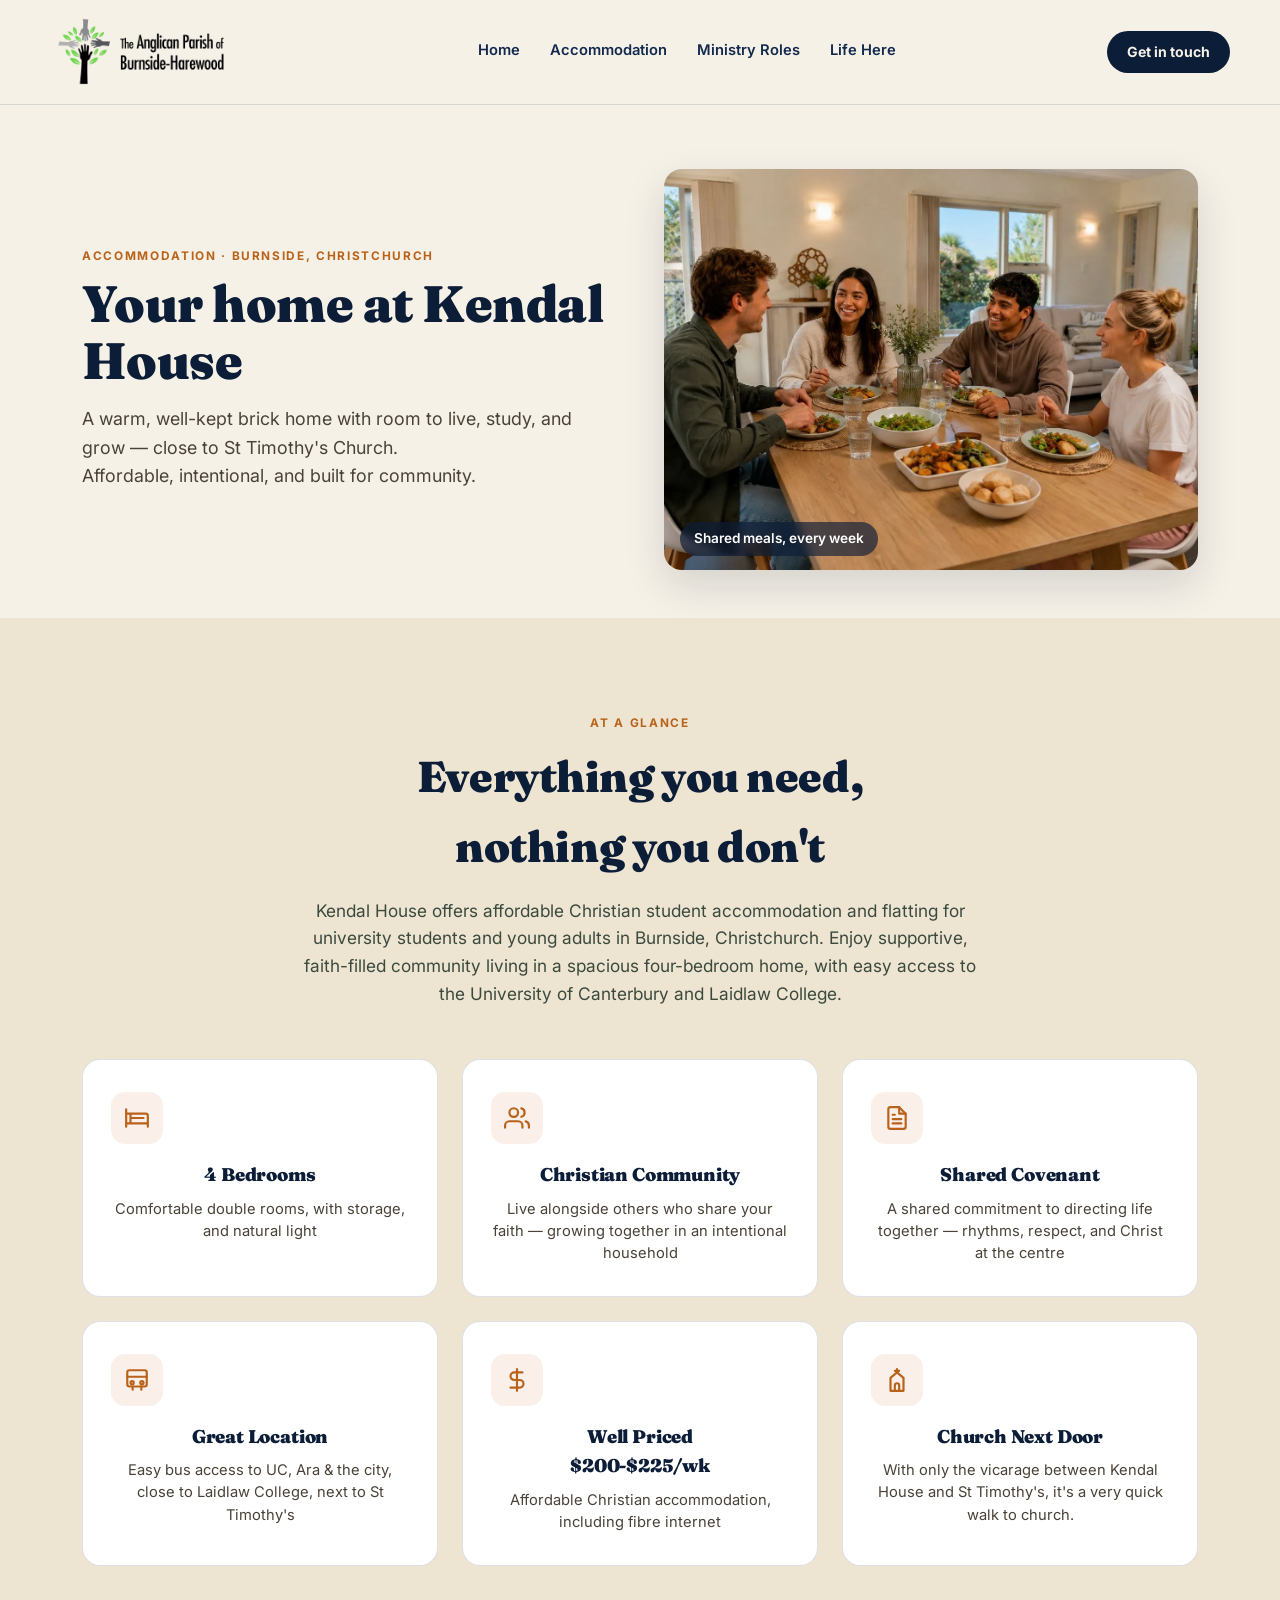
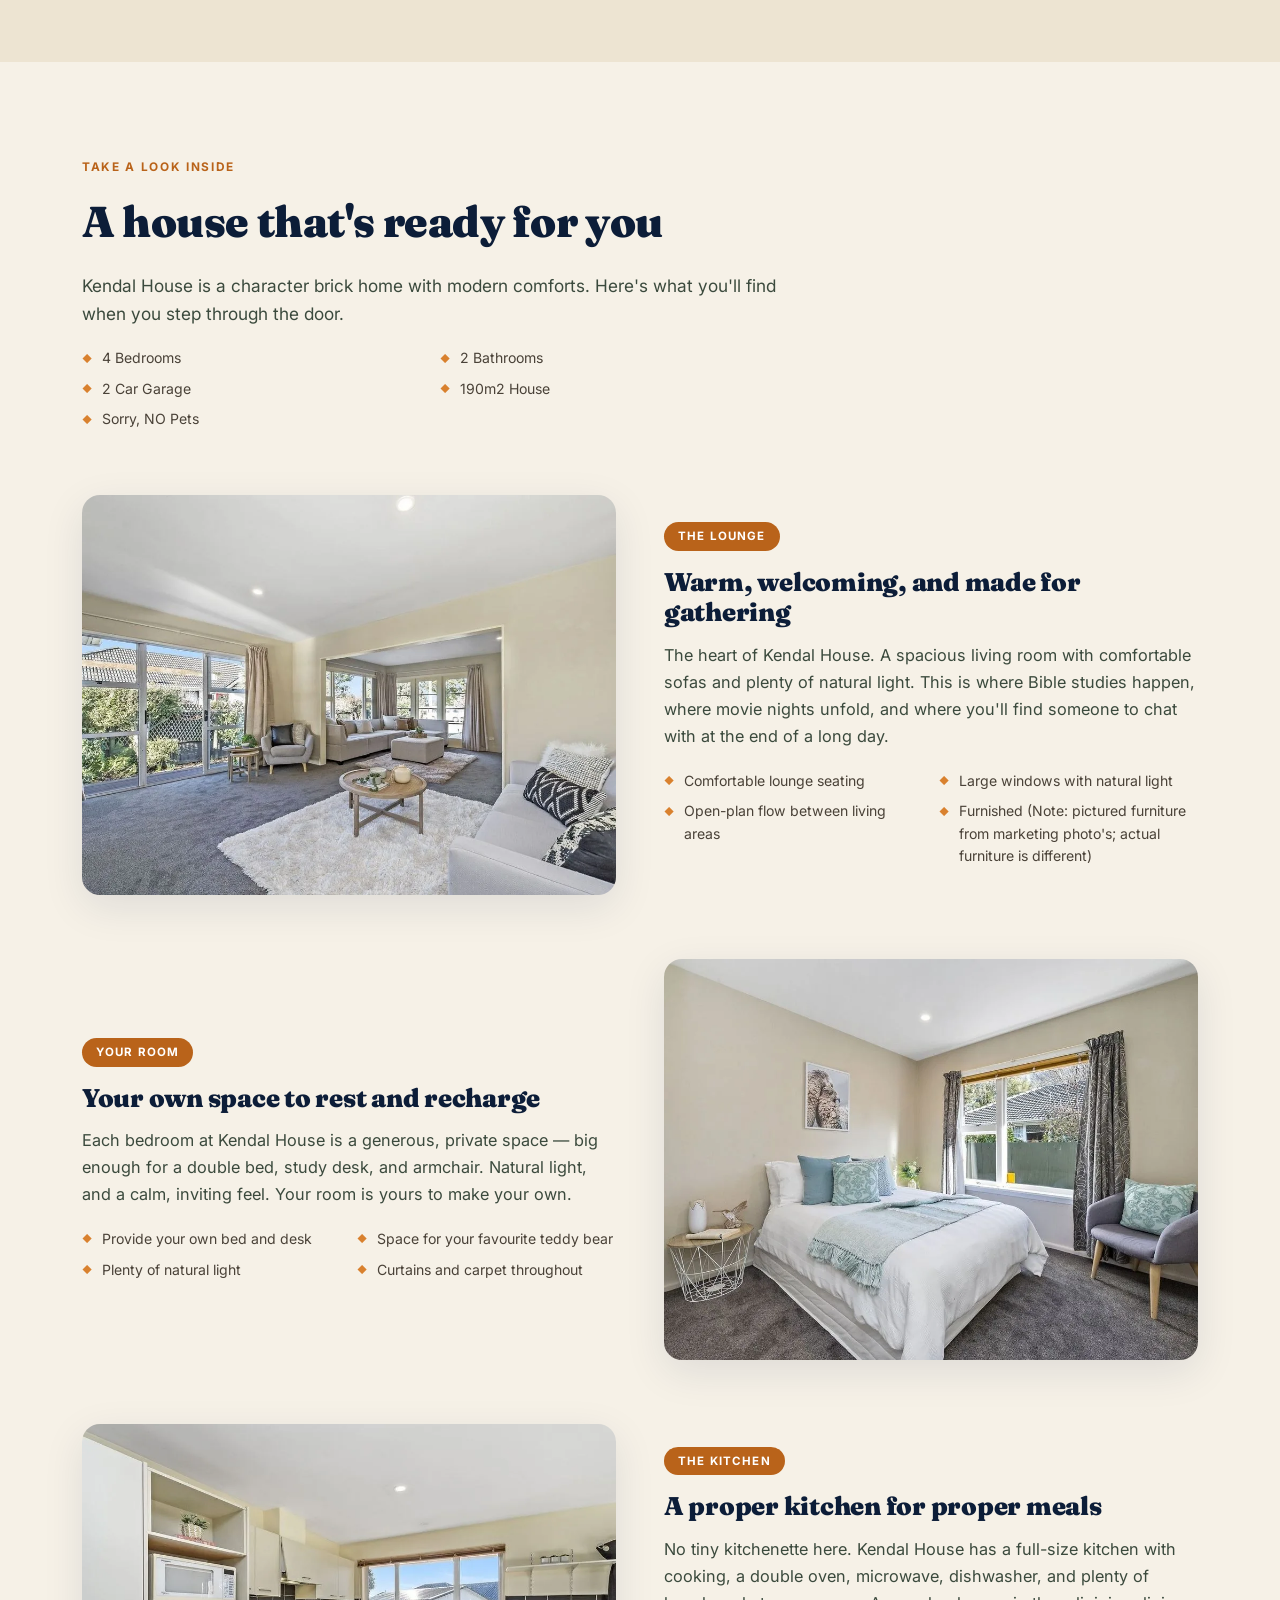
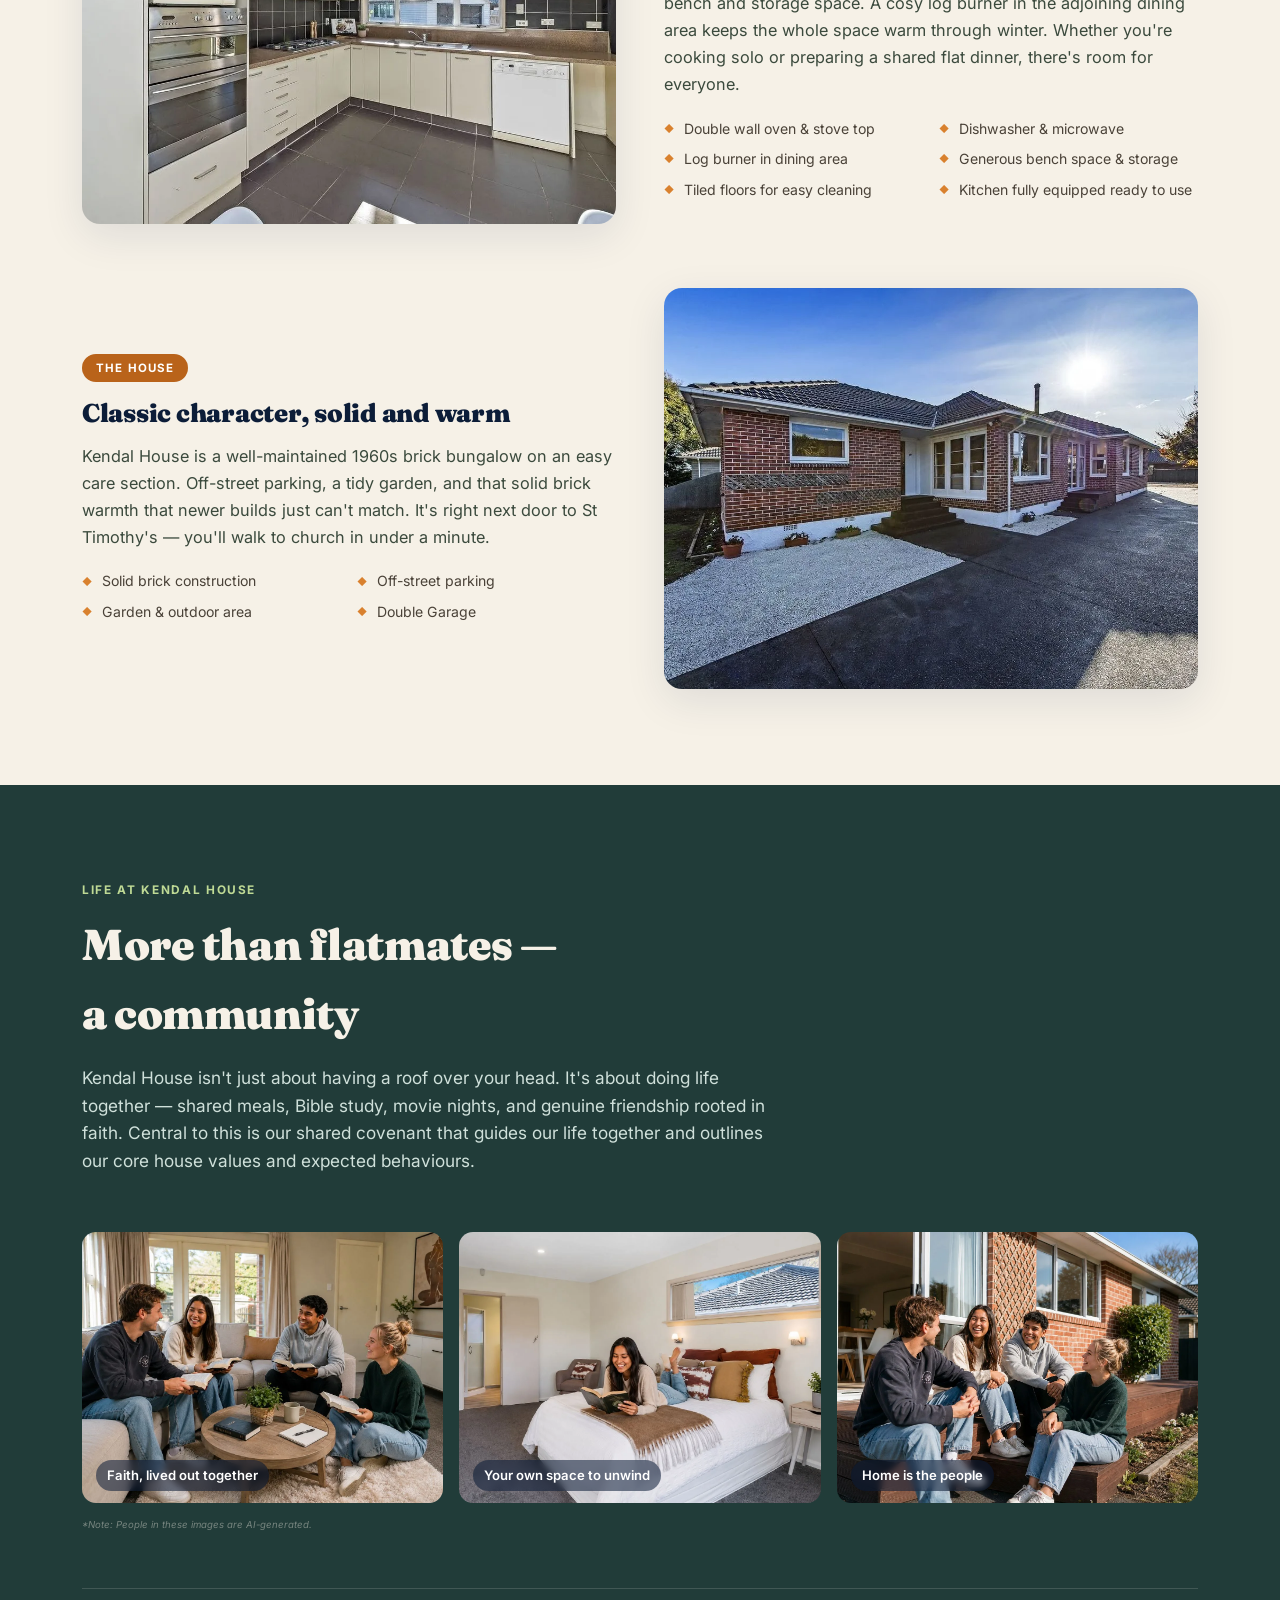
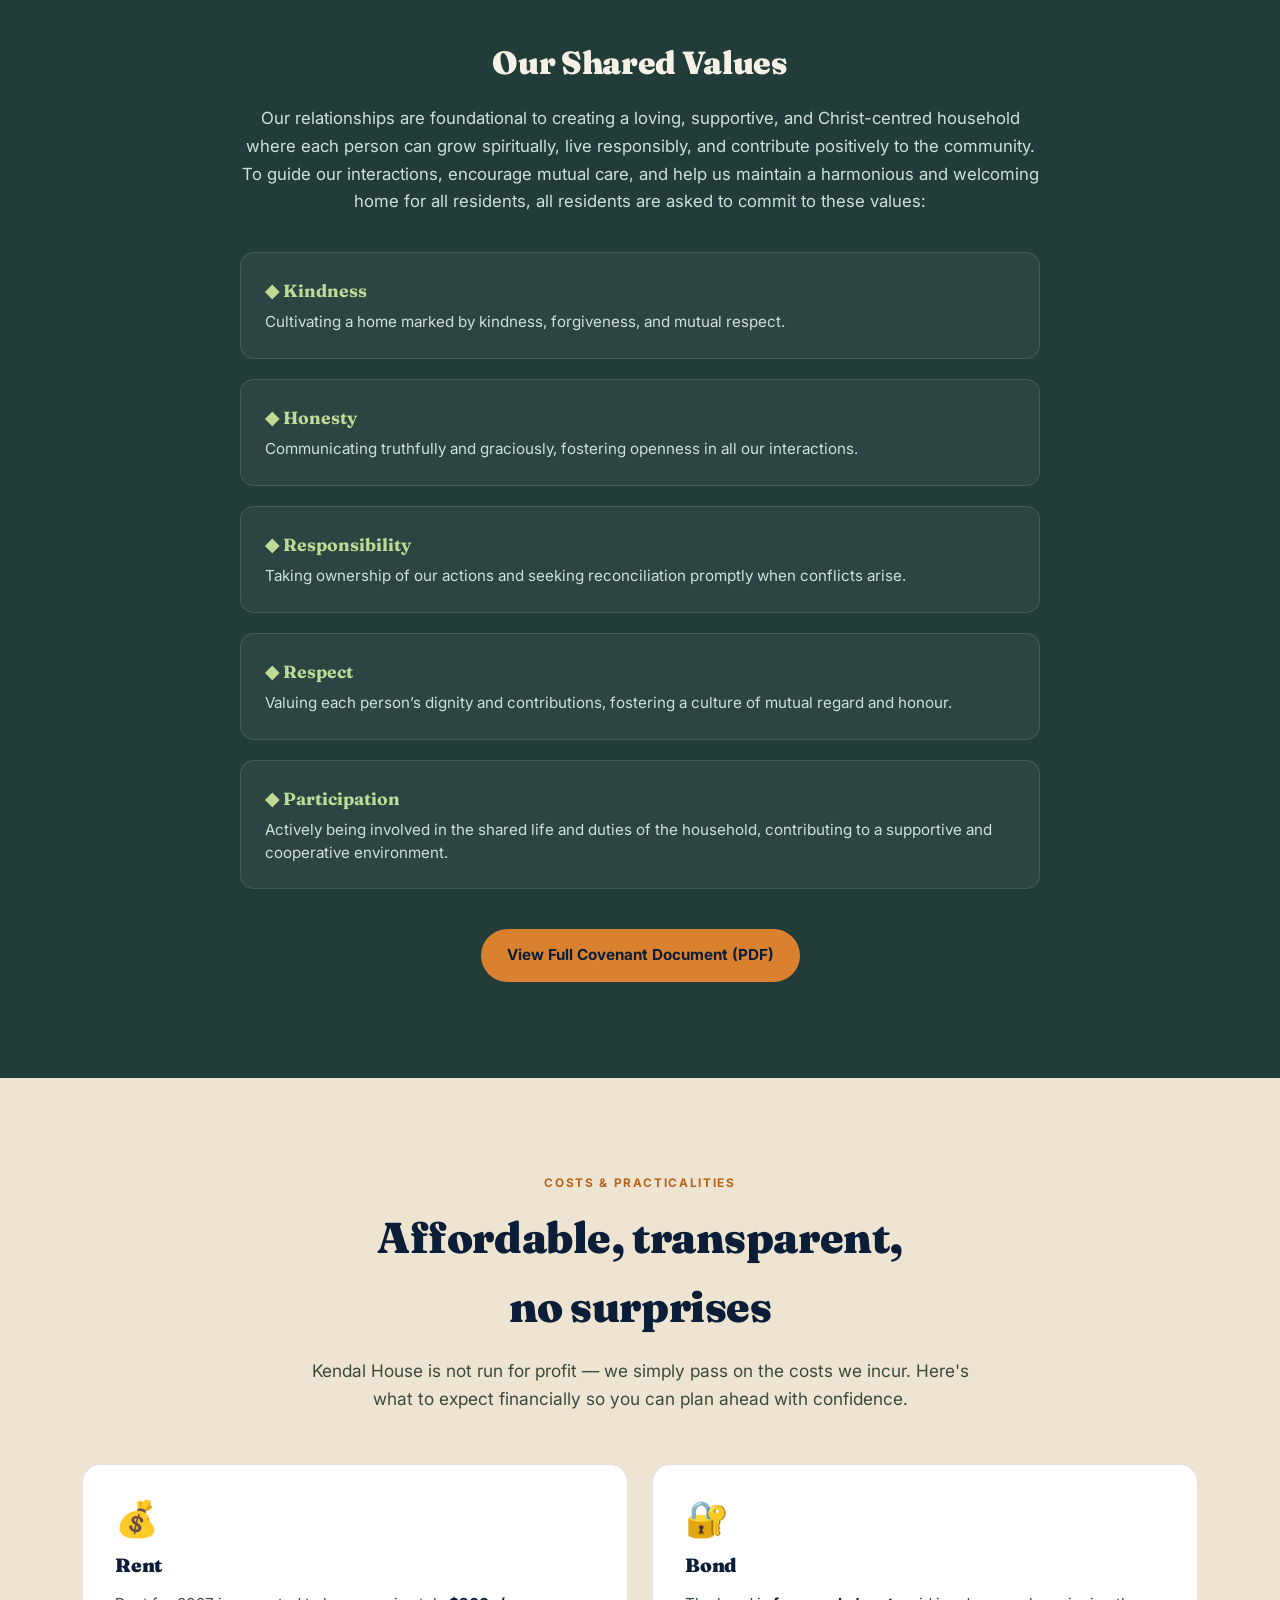
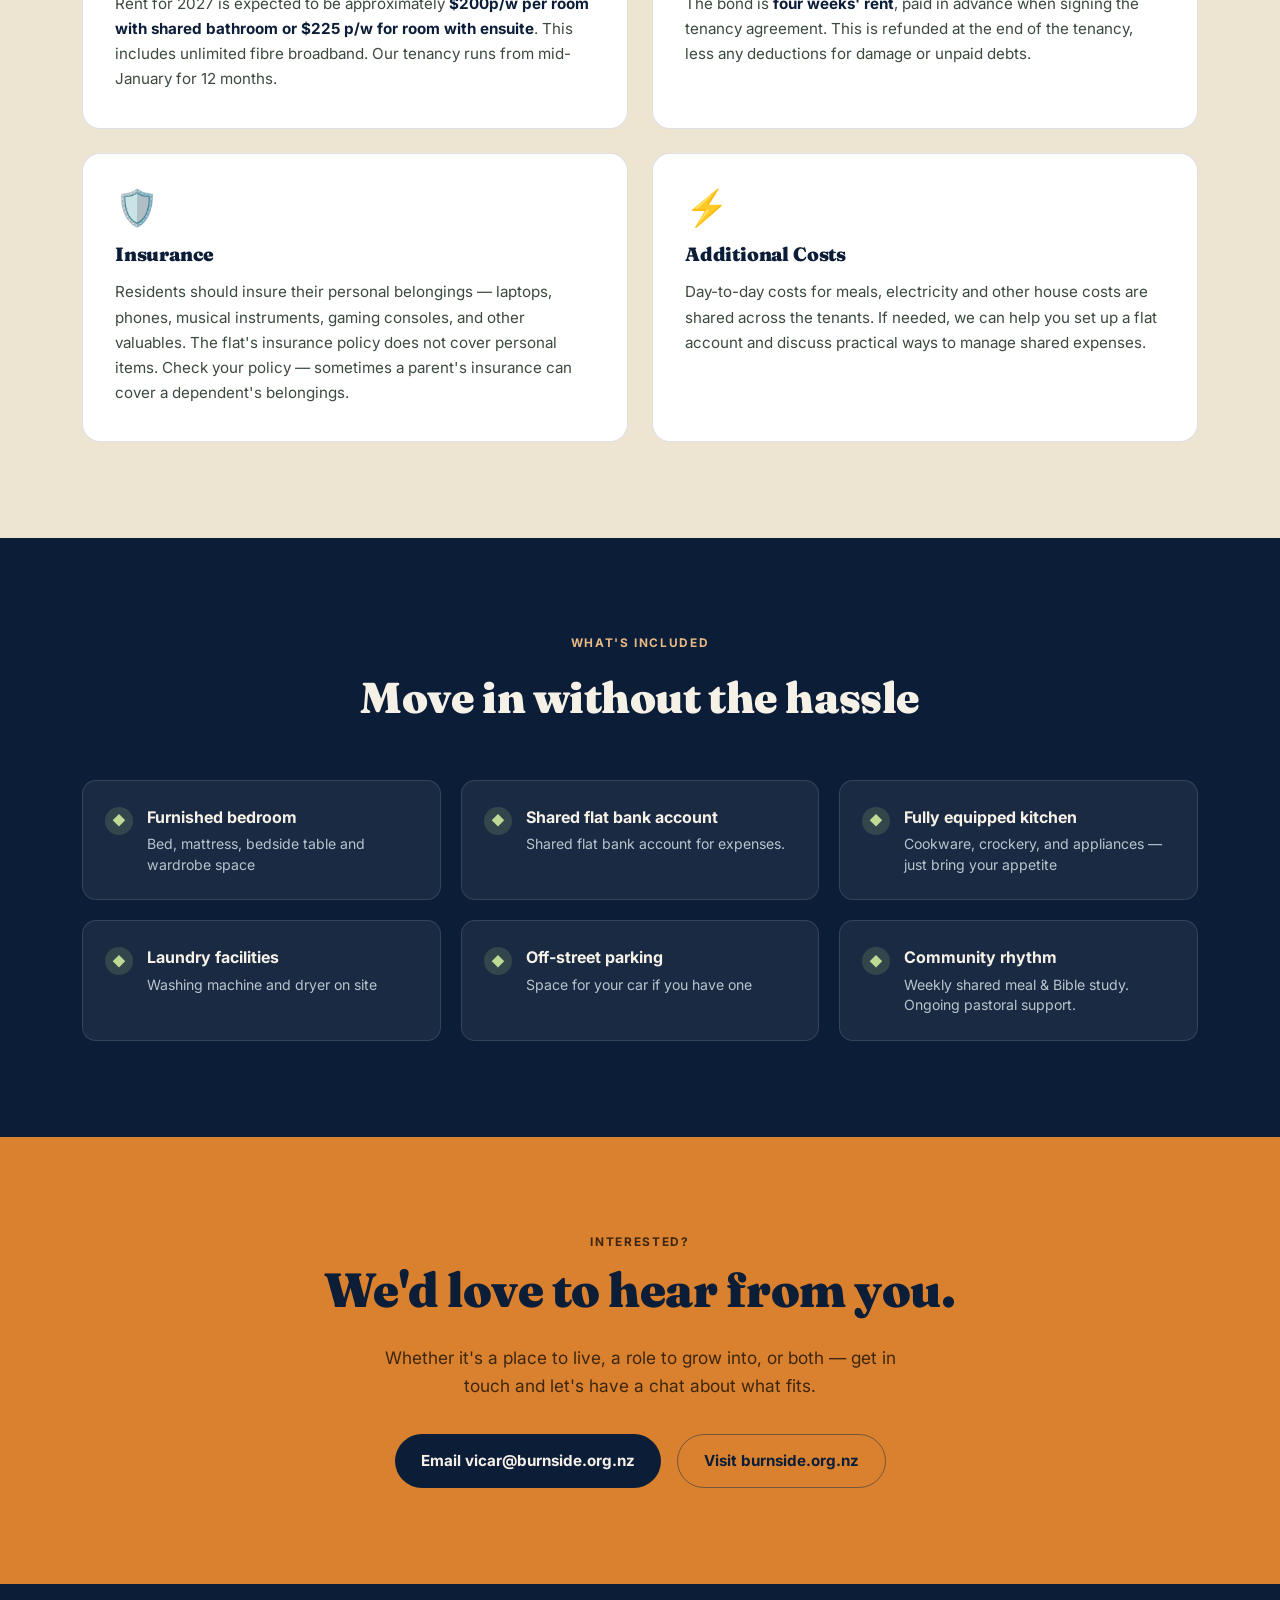
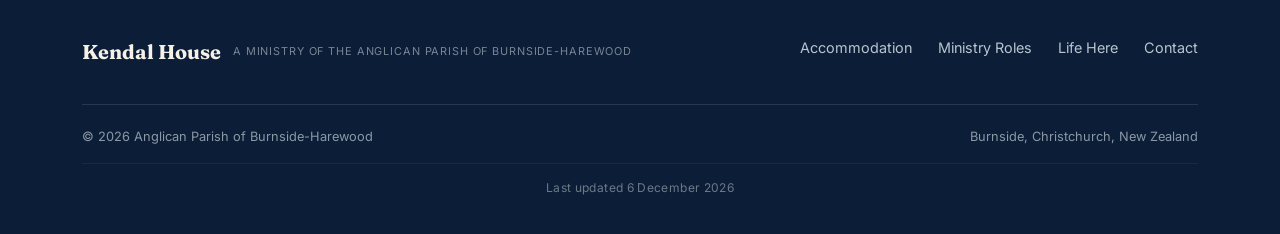
==== commit 94161722: "Improve Google search metadata and accommodation page snippet" ====
--- a/accommodation.html
+++ b/accommodation.html
@@ -13,8 +13,8 @@
 <meta charset="UTF-8">
 <meta name="viewport" content="width=device-width, initial-scale=1.0">
 <meta name="robots" content="index, follow, max-image-preview:large, max-snippet:-1, max-video-preview:-1">
-<title>Christian Student Accommodation in Christchurch — Kendal House Flatting</title>
-<meta name="description" content="Explore Kendal House — affordable Christian flatting for university students and young adults in Christchurch. Conveniently located in Burnside near University of Canterbury (UC) and Laidlaw College.">
+<title>Christian Student Accommodation Christchurch | Kendal House</title>
+<meta name="description" content="Affordable Christian student accommodation and flatting for university students and young adults in Christchurch. Live in a supportive, faith-filled community.">
 <link rel="canonical" href="https://kendalhouse.nz/accommodation.html">
 <link rel="dns-prefetch" href="https://www.googletagmanager.com">
 
@@ -26,8 +26,8 @@
 
 <!-- Open Graph -->
 <meta property="og:type" content="website">
-<meta property="og:title" content="Christian Student Accommodation in Christchurch — Kendal House Flatting">
-<meta property="og:description" content="Explore Kendal House — affordable Christian flatting for university students and young adults in Christchurch near UC and Laidlaw College.">
+<meta property="og:title" content="Christian Student Accommodation Christchurch | Kendal House">
+<meta property="og:description" content="Affordable Christian student accommodation and flatting for university students and young adults in Christchurch. Live in a supportive, faith-filled community.">
 <meta property="og:url" content="https://kendalhouse.nz/accommodation.html">
 <meta property="og:image" content="https://kendalhouse.nz/assets/housemates-chatting-front-deck.jpg">
 <meta property="og:locale" content="en_NZ">
@@ -35,8 +35,8 @@
 
 <!-- Twitter Card -->
 <meta name="twitter:card" content="summary_large_image">
-<meta name="twitter:title" content="Christian Student Accommodation in Christchurch — Kendal House">
-<meta name="twitter:description" content="Affordable Christian flatting for university students and young adults in Christchurch near UC and Laidlaw College.">
+<meta name="twitter:title" content="Christian Student Accommodation Christchurch | Kendal House">
+<meta name="twitter:description" content="Affordable Christian student accommodation and flatting for university students and young adults in Christchurch. Live in a supportive, faith-filled community.">
 <meta name="twitter:image" content="https://kendalhouse.nz/assets/housemates-chatting-front-deck.jpg">
 
 <!-- Favicon -->
@@ -153,7 +153,7 @@
     <div class="lead-block center" style="margin:0 auto;">
       <div class="eyebrow center">At a glance</div>
       <h2>Everything you need, <br>nothing you don't</h2>
-      <p>Kendal House is a solid, spacious brick home set up for shared Christian living. Four bedrooms, generous living areas, a fully equipped kitchen, and a cosy log burner for Christchurch winters — all in Burnside with great transport links.</p>
+      <p>Kendal House offers affordable Christian student accommodation and flatting for university students and young adults in Burnside, Christchurch. Enjoy supportive, faith-filled community living in a spacious four-bedroom home, with easy access to the University of Canterbury and Laidlaw College.</p>
     </div>
     <div class="glance-grid">
       <div class="glance-card">
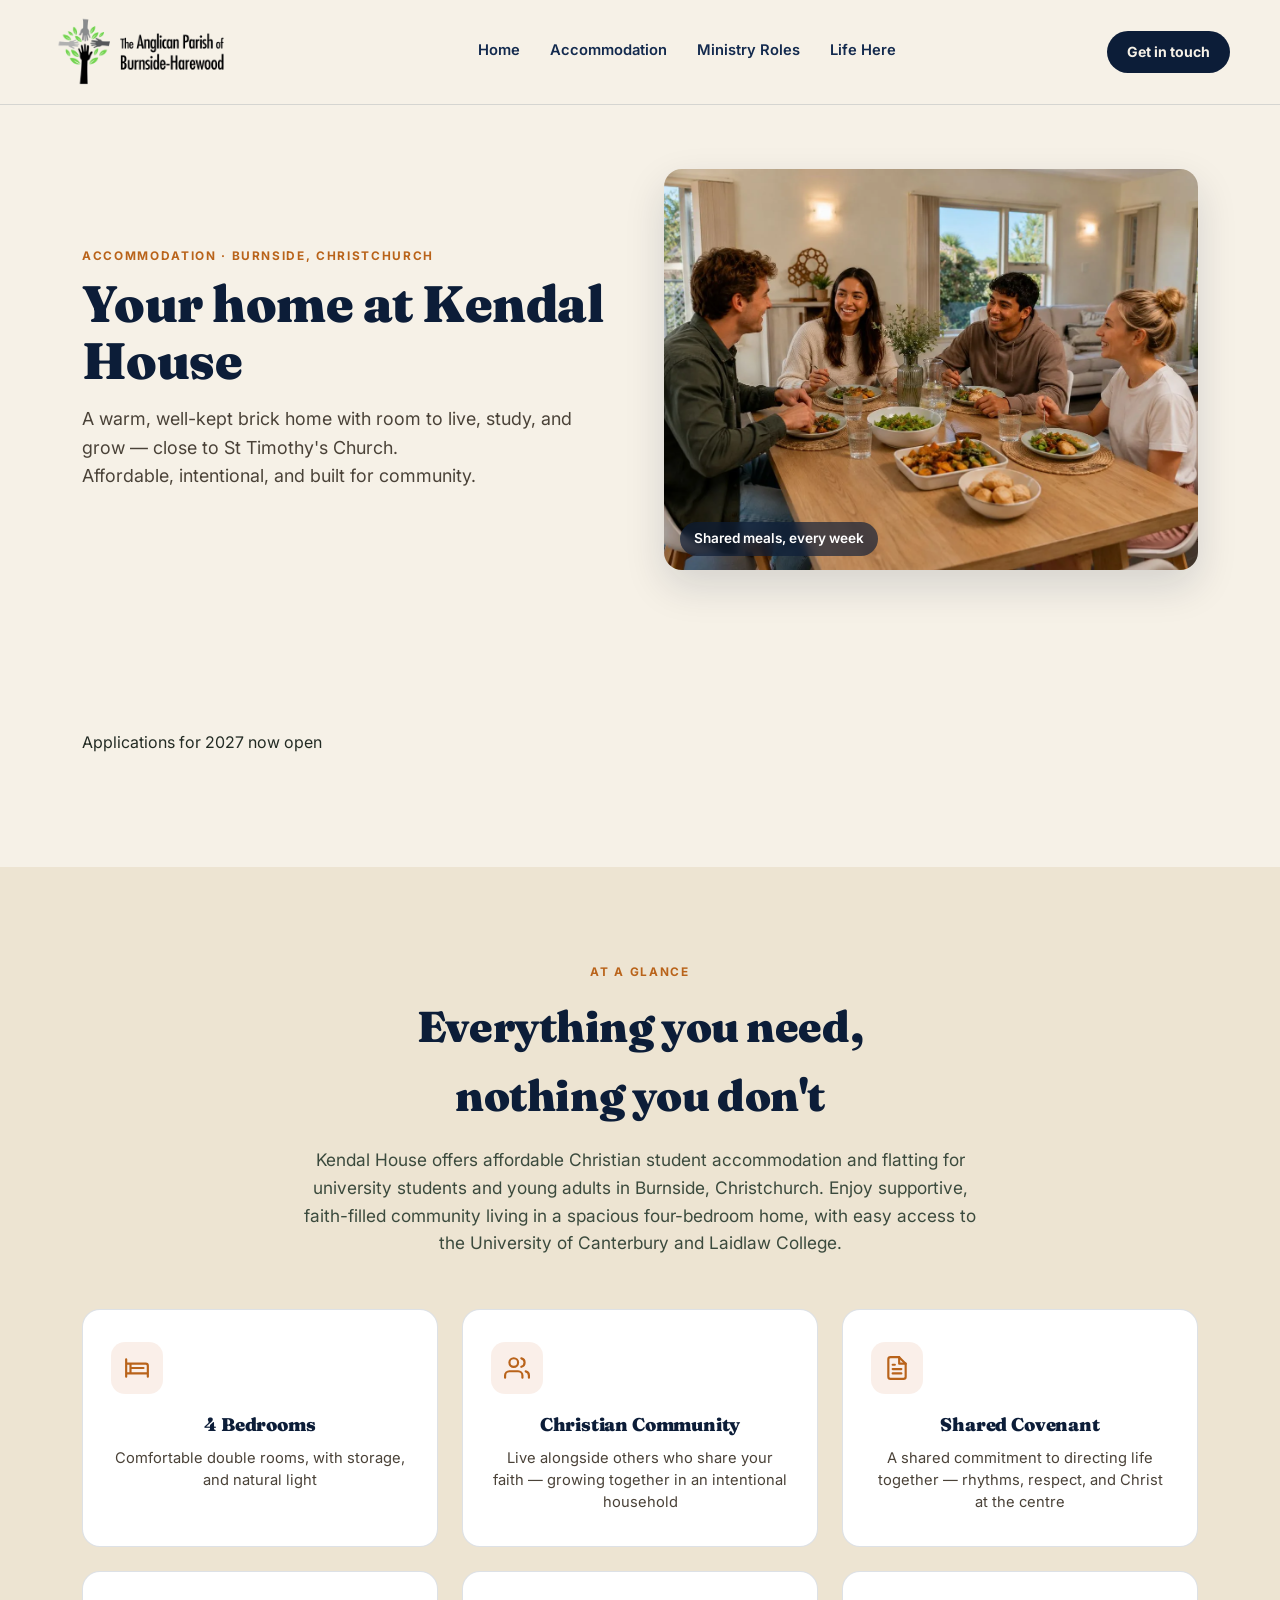
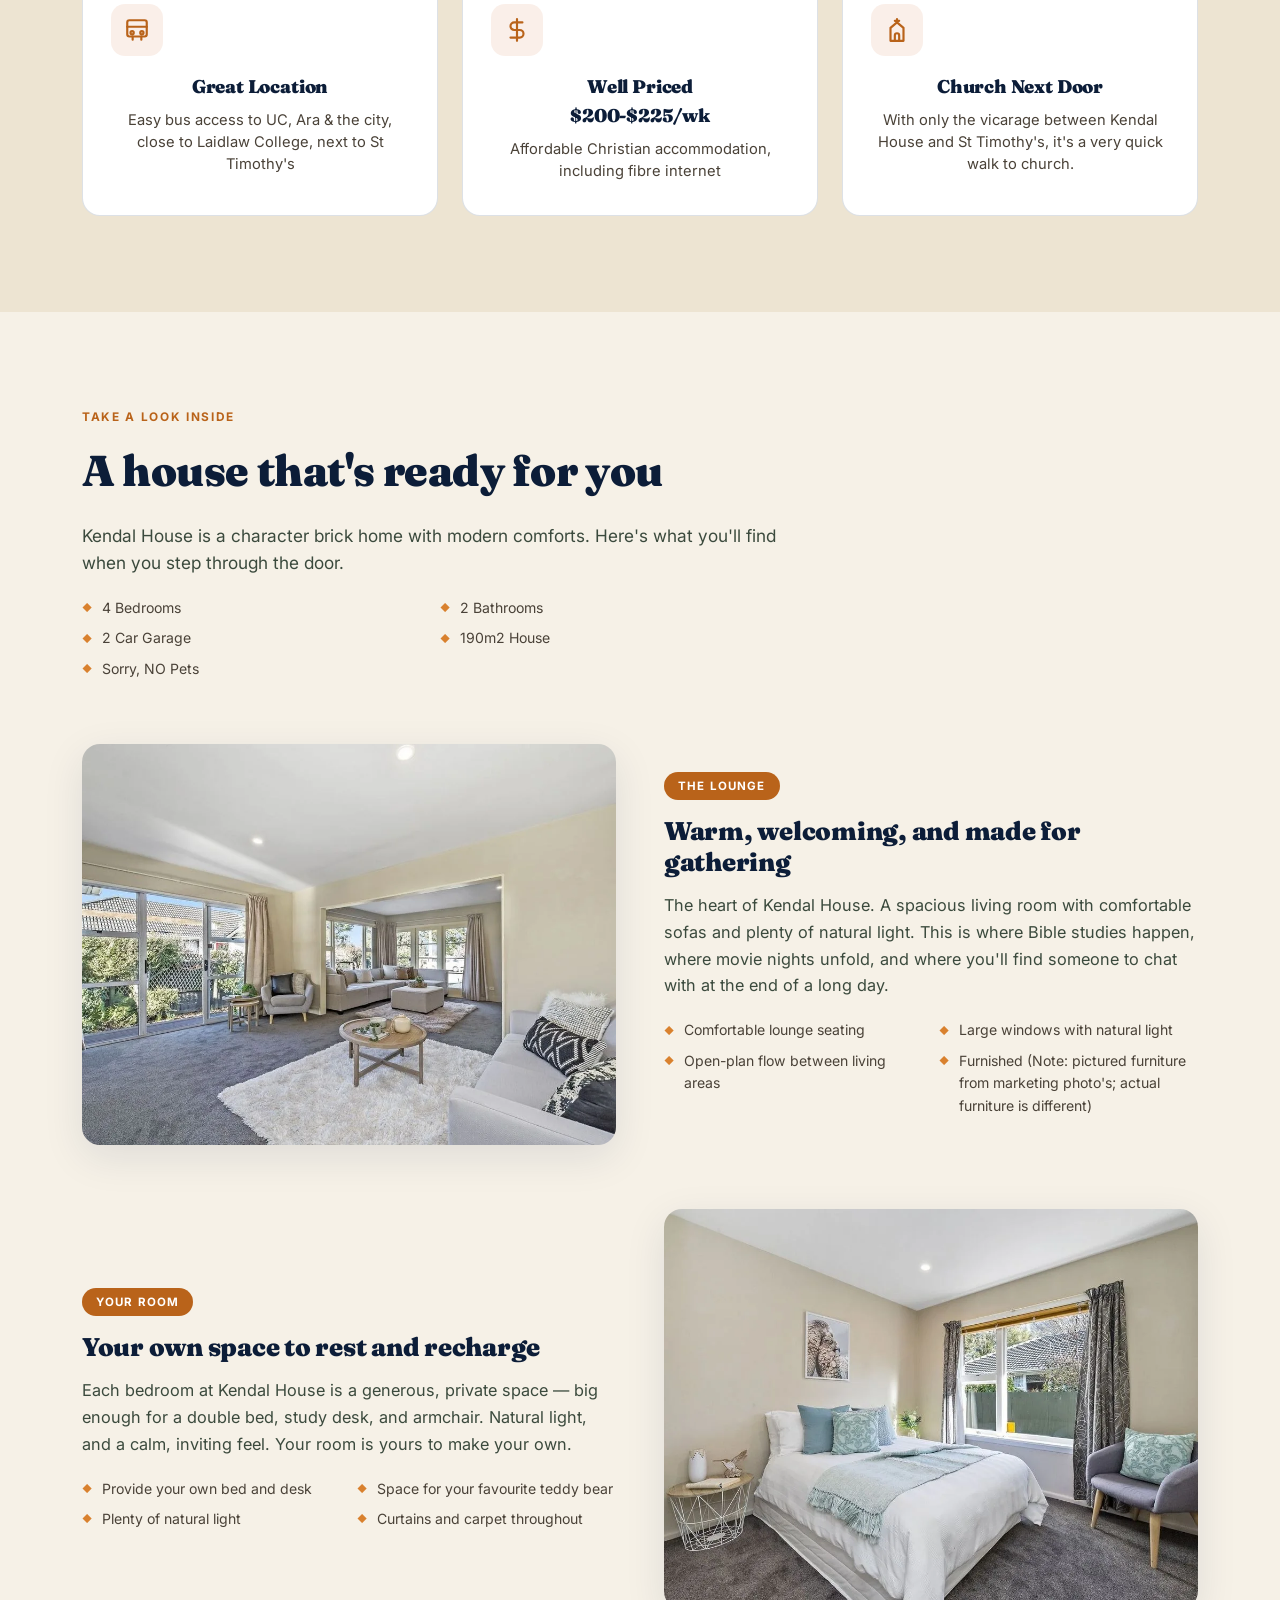
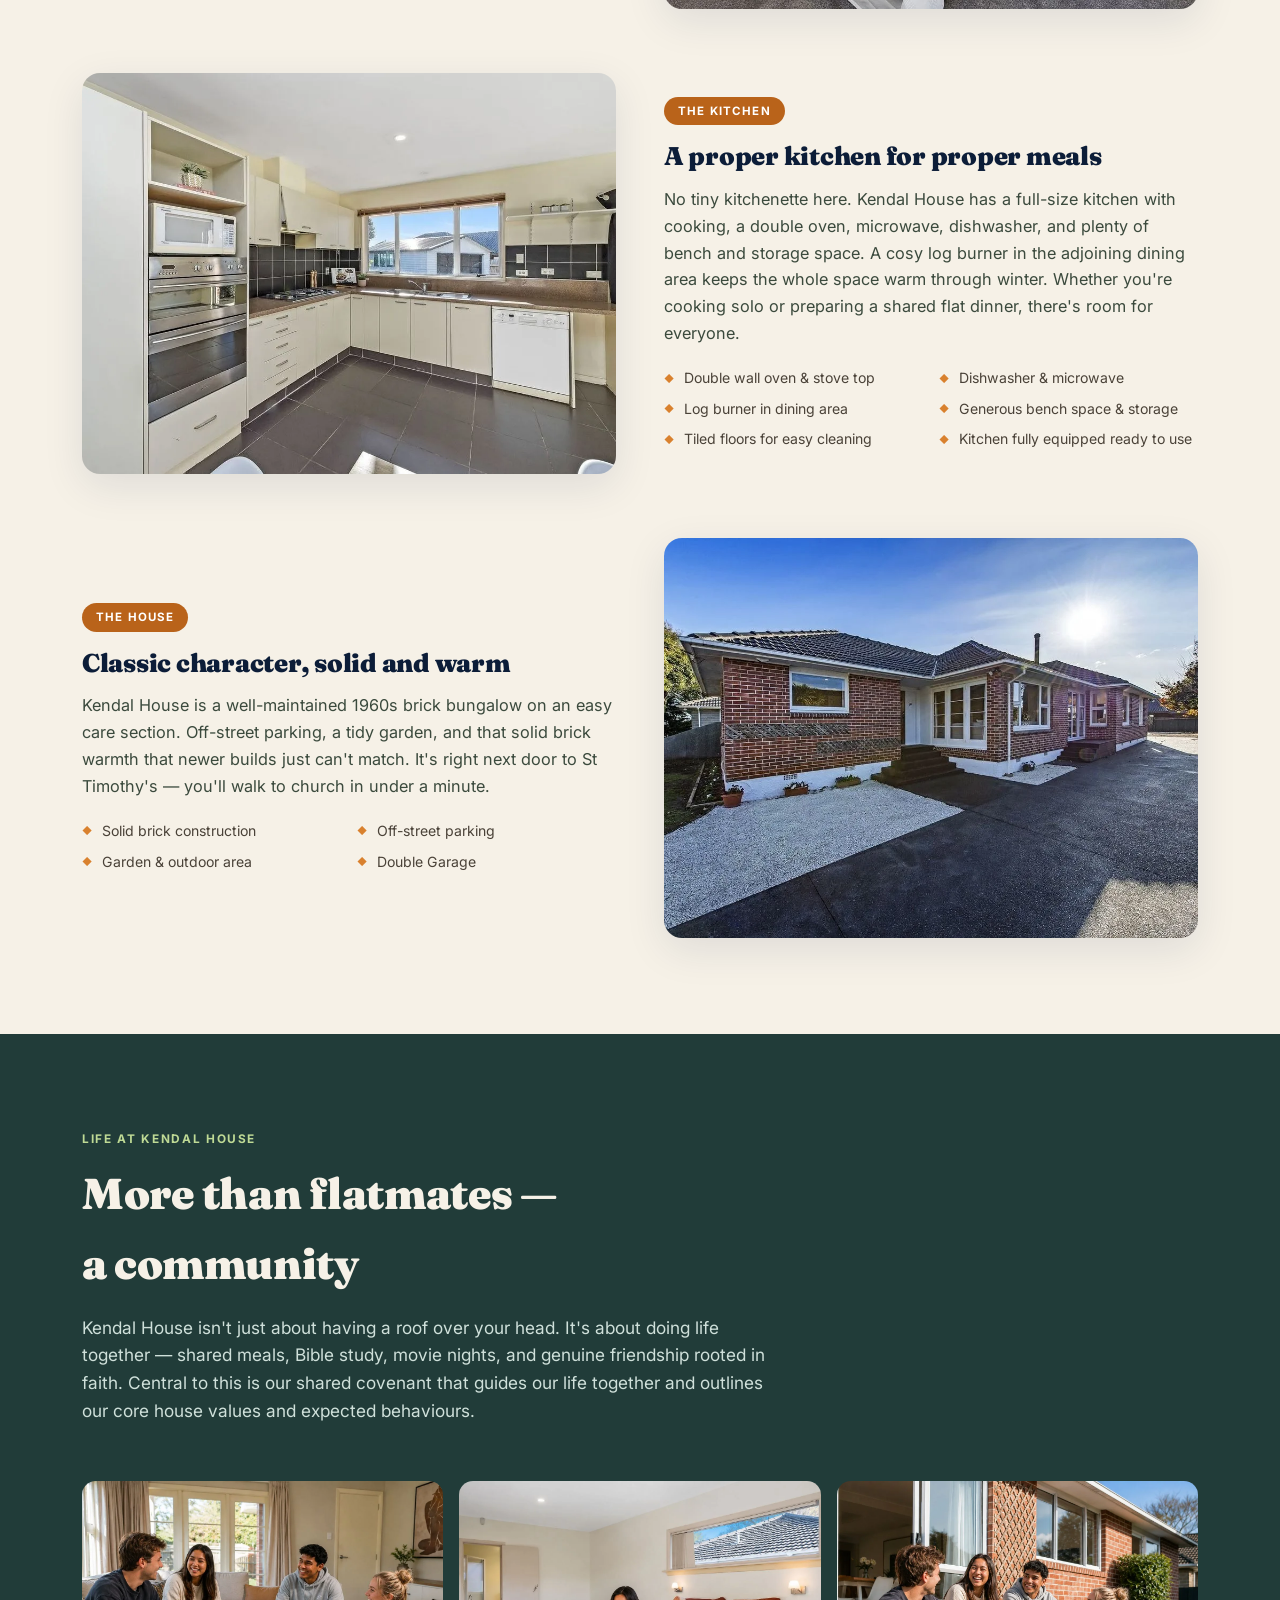
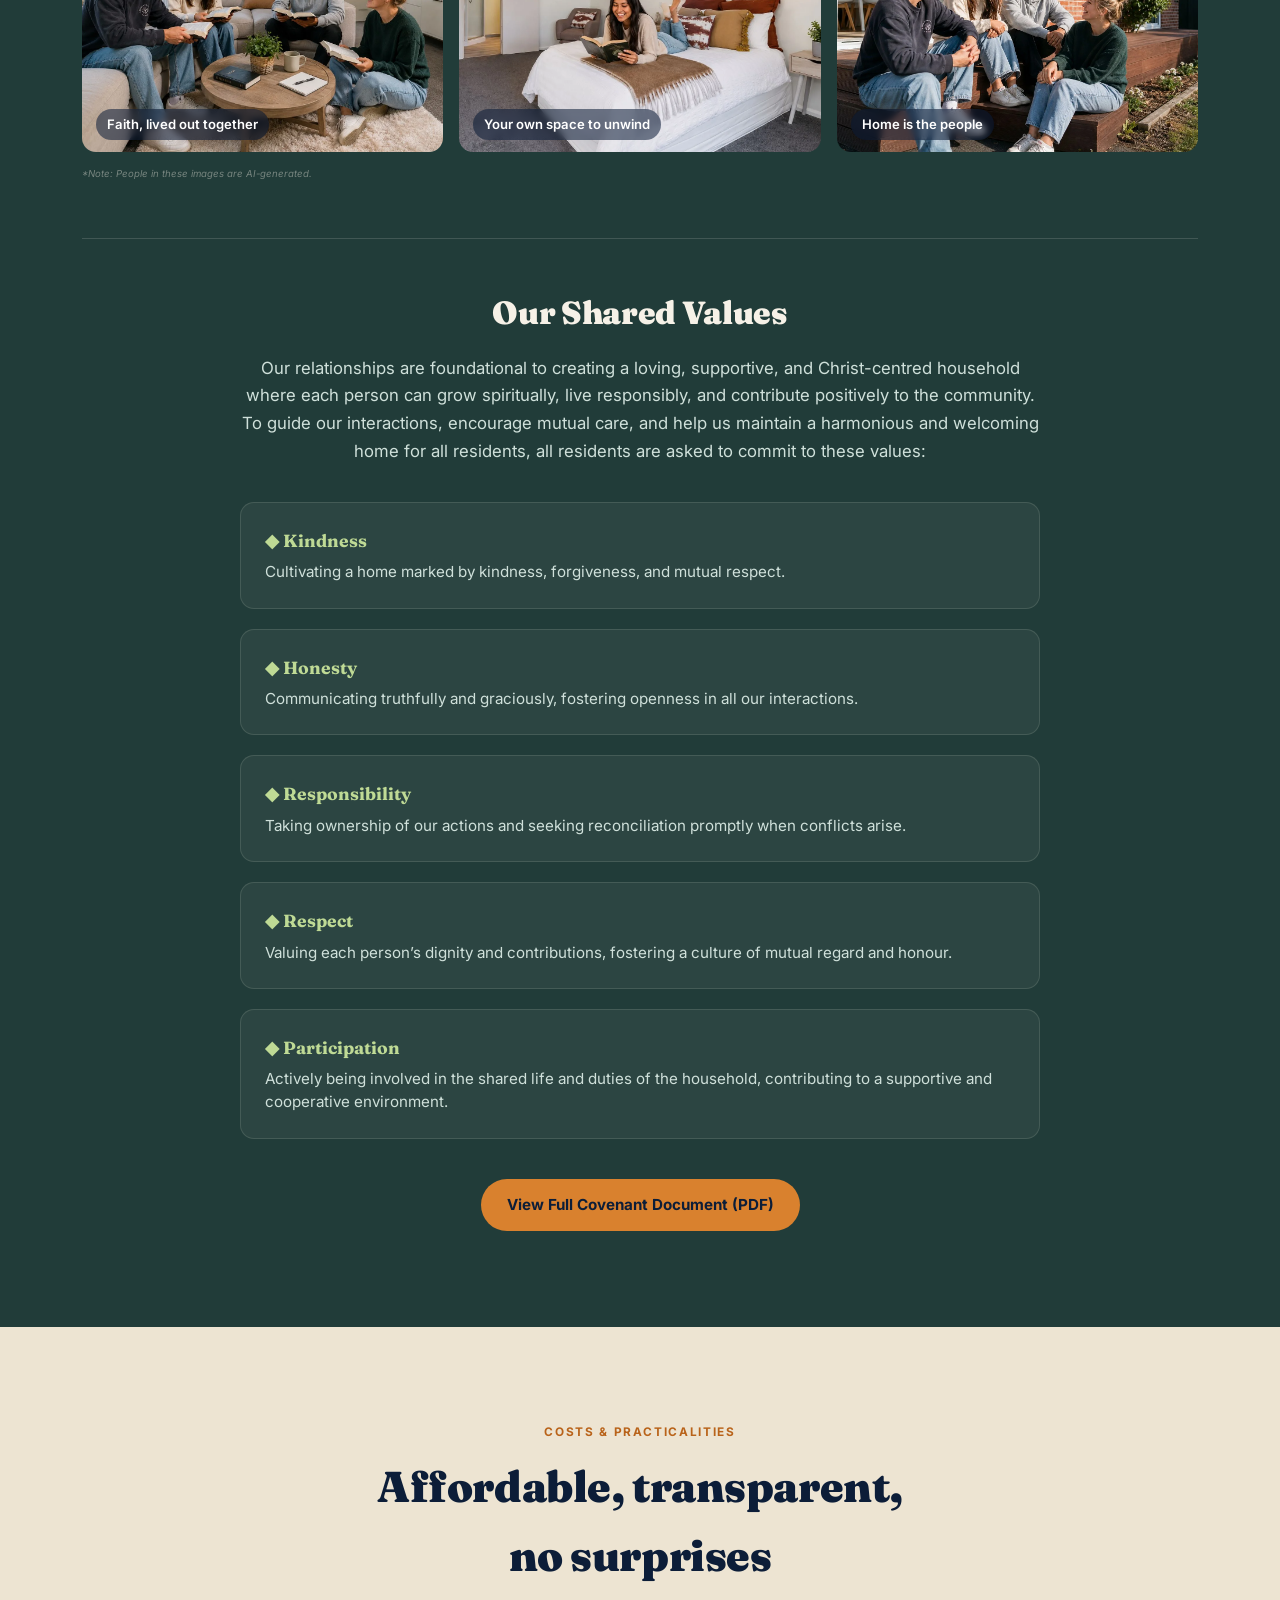
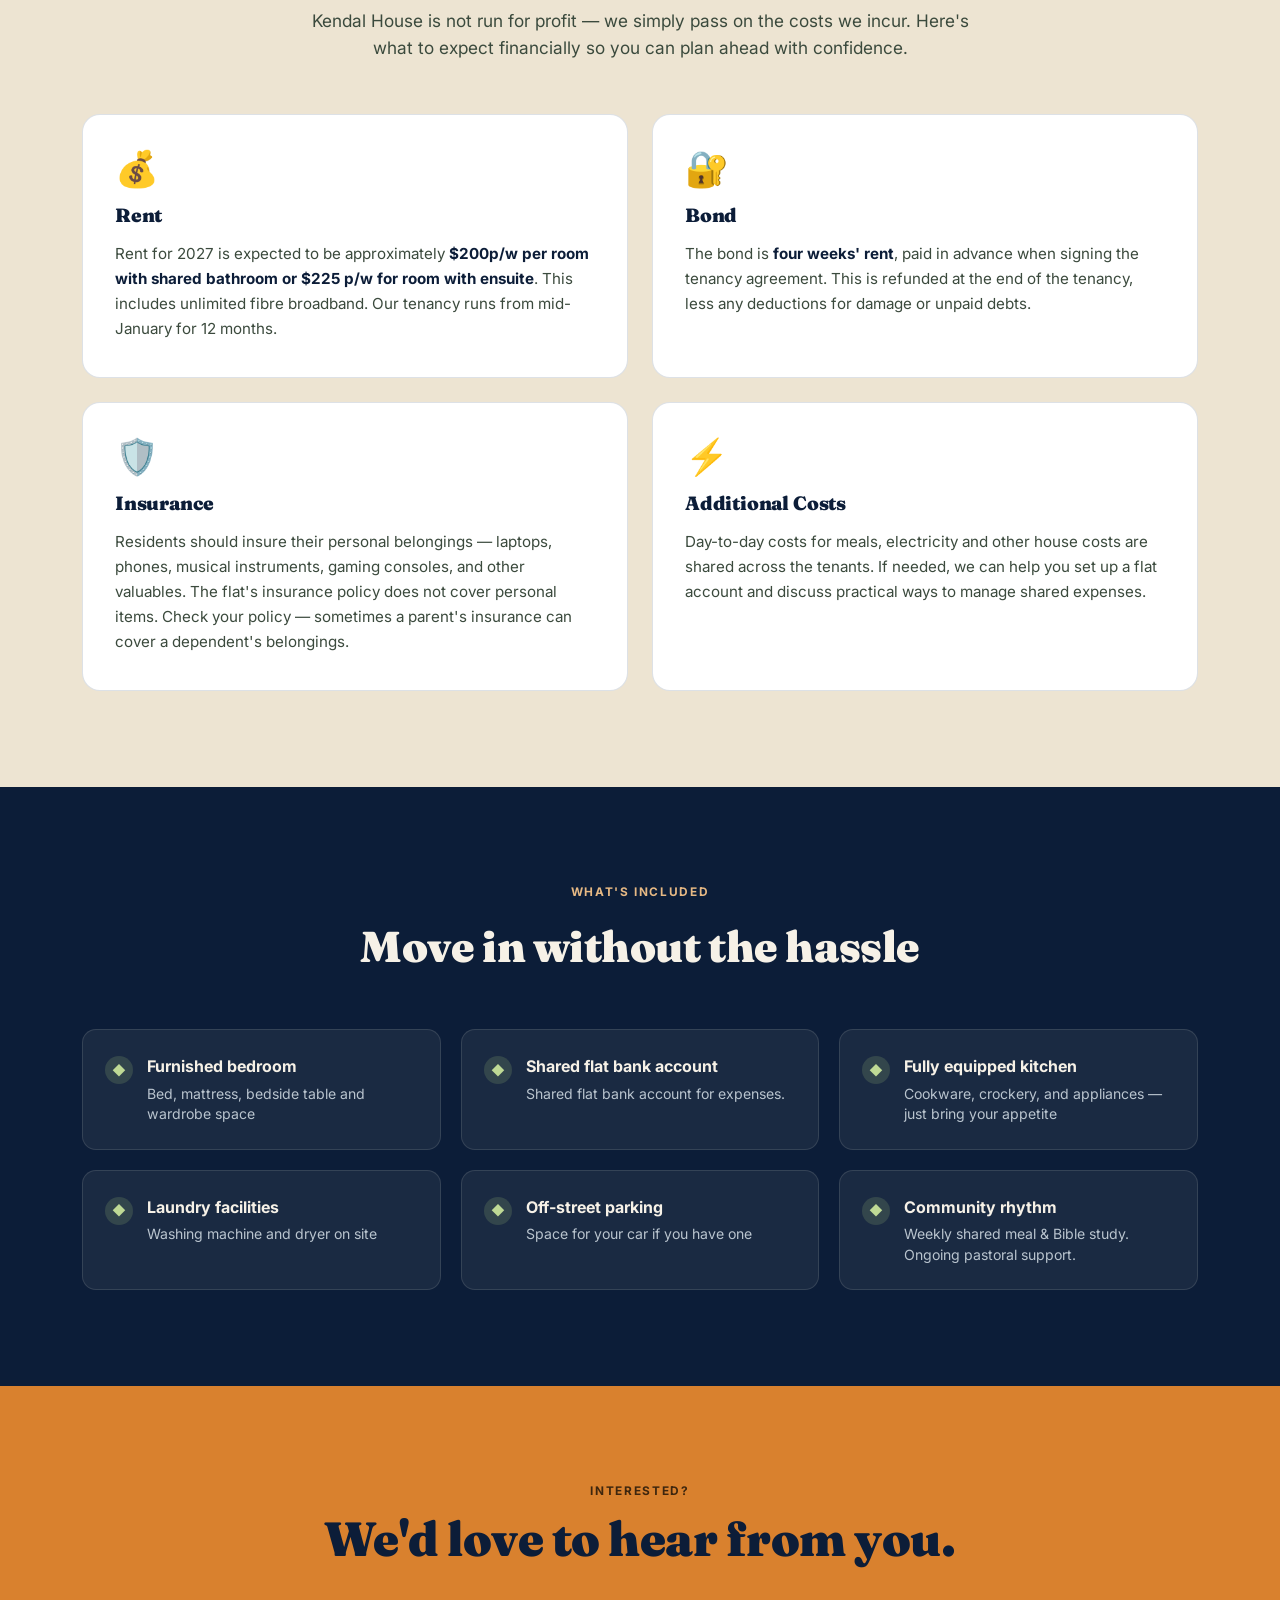
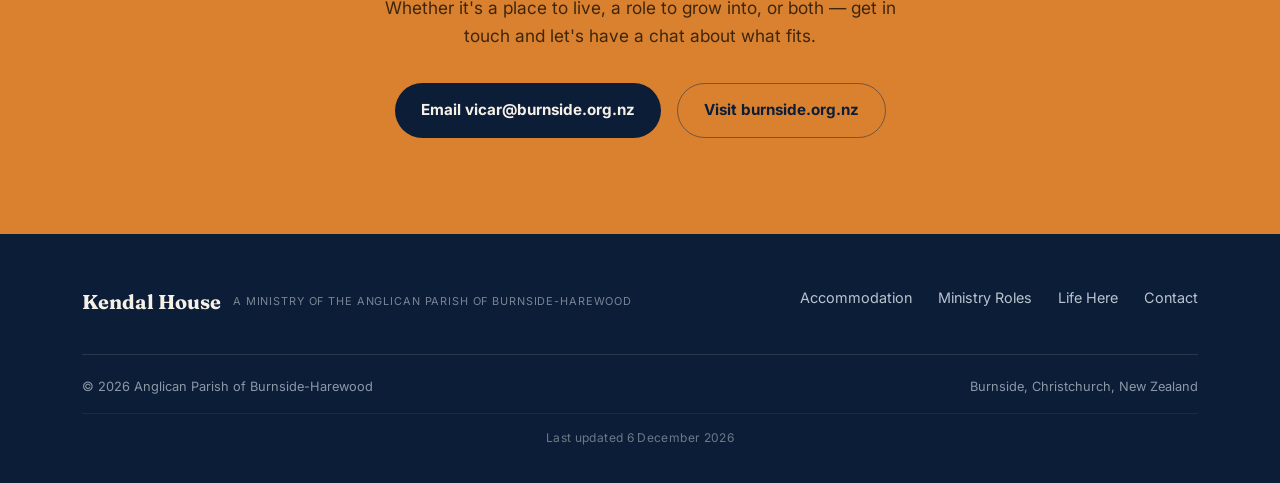
==== commit 9ae745b2: "Add prominent 2027 applications banner to accommodation page" ====
--- a/accommodation.html
+++ b/accommodation.html
@@ -40,7 +40,7 @@
 <meta name="twitter:image" content="https://kendalhouse.nz/assets/housemates-chatting-front-deck.jpg">
 
 <!-- Favicon -->
-<link rel="icon" type="image/svg+xml" href="favicon.svg">
+<link rel="icon" type="image/svg+xml" href="favicon.svg?v=3">
 <link rel="icon" type="image/png" sizes="32x32" href="favicon.png">
 <link rel="icon" href="favicon.ico" sizes="any">
 <link rel="apple-touch-icon" href="apple-touch-icon.png">
@@ -147,6 +147,13 @@
   </div>
 </section>
 
+<!-- ====== Applications banner ====== -->
+<section class="applications-banner" aria-label="2027 accommodation applications">
+  <div class="wrap">
+    <p>Applications for 2027 now open</p>
+  </div>
+</section>
+
 <!-- ====== At a glance ====== -->
 <section class="accom-glance">
   <div class="wrap">
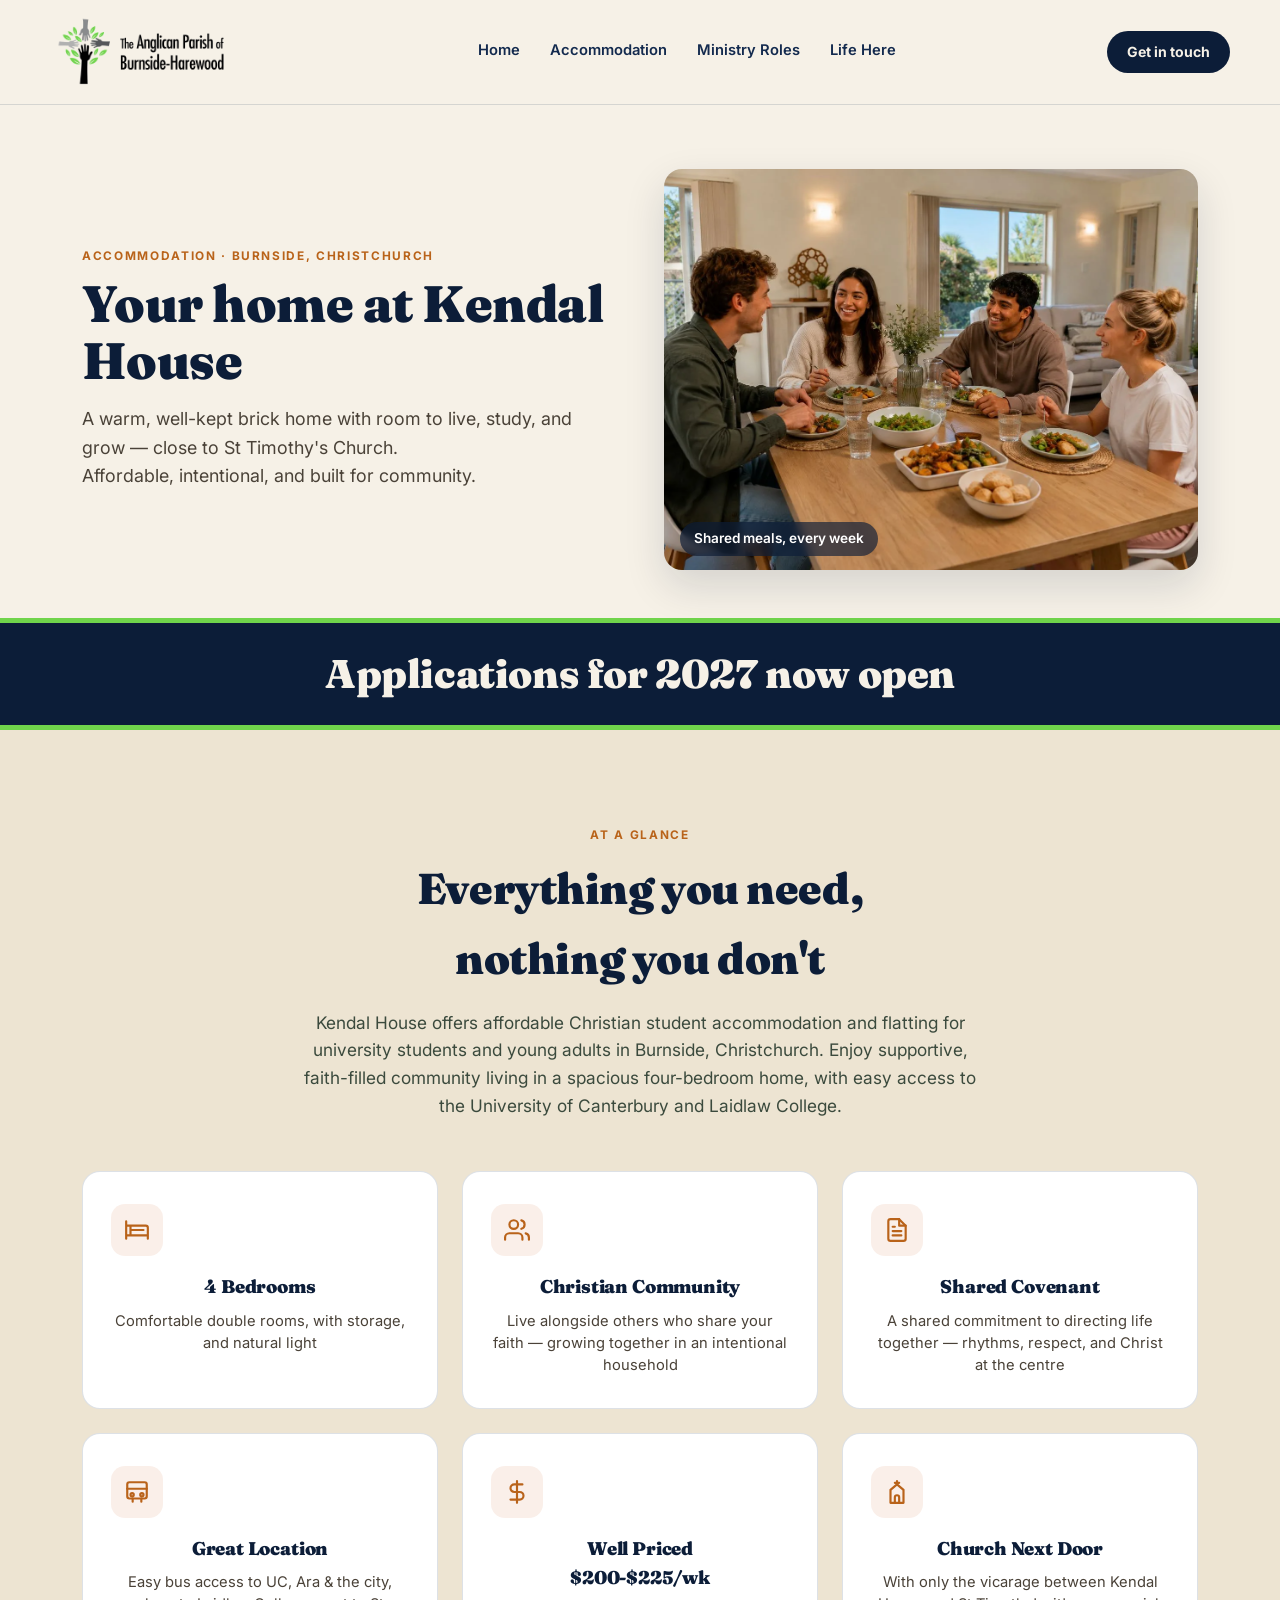
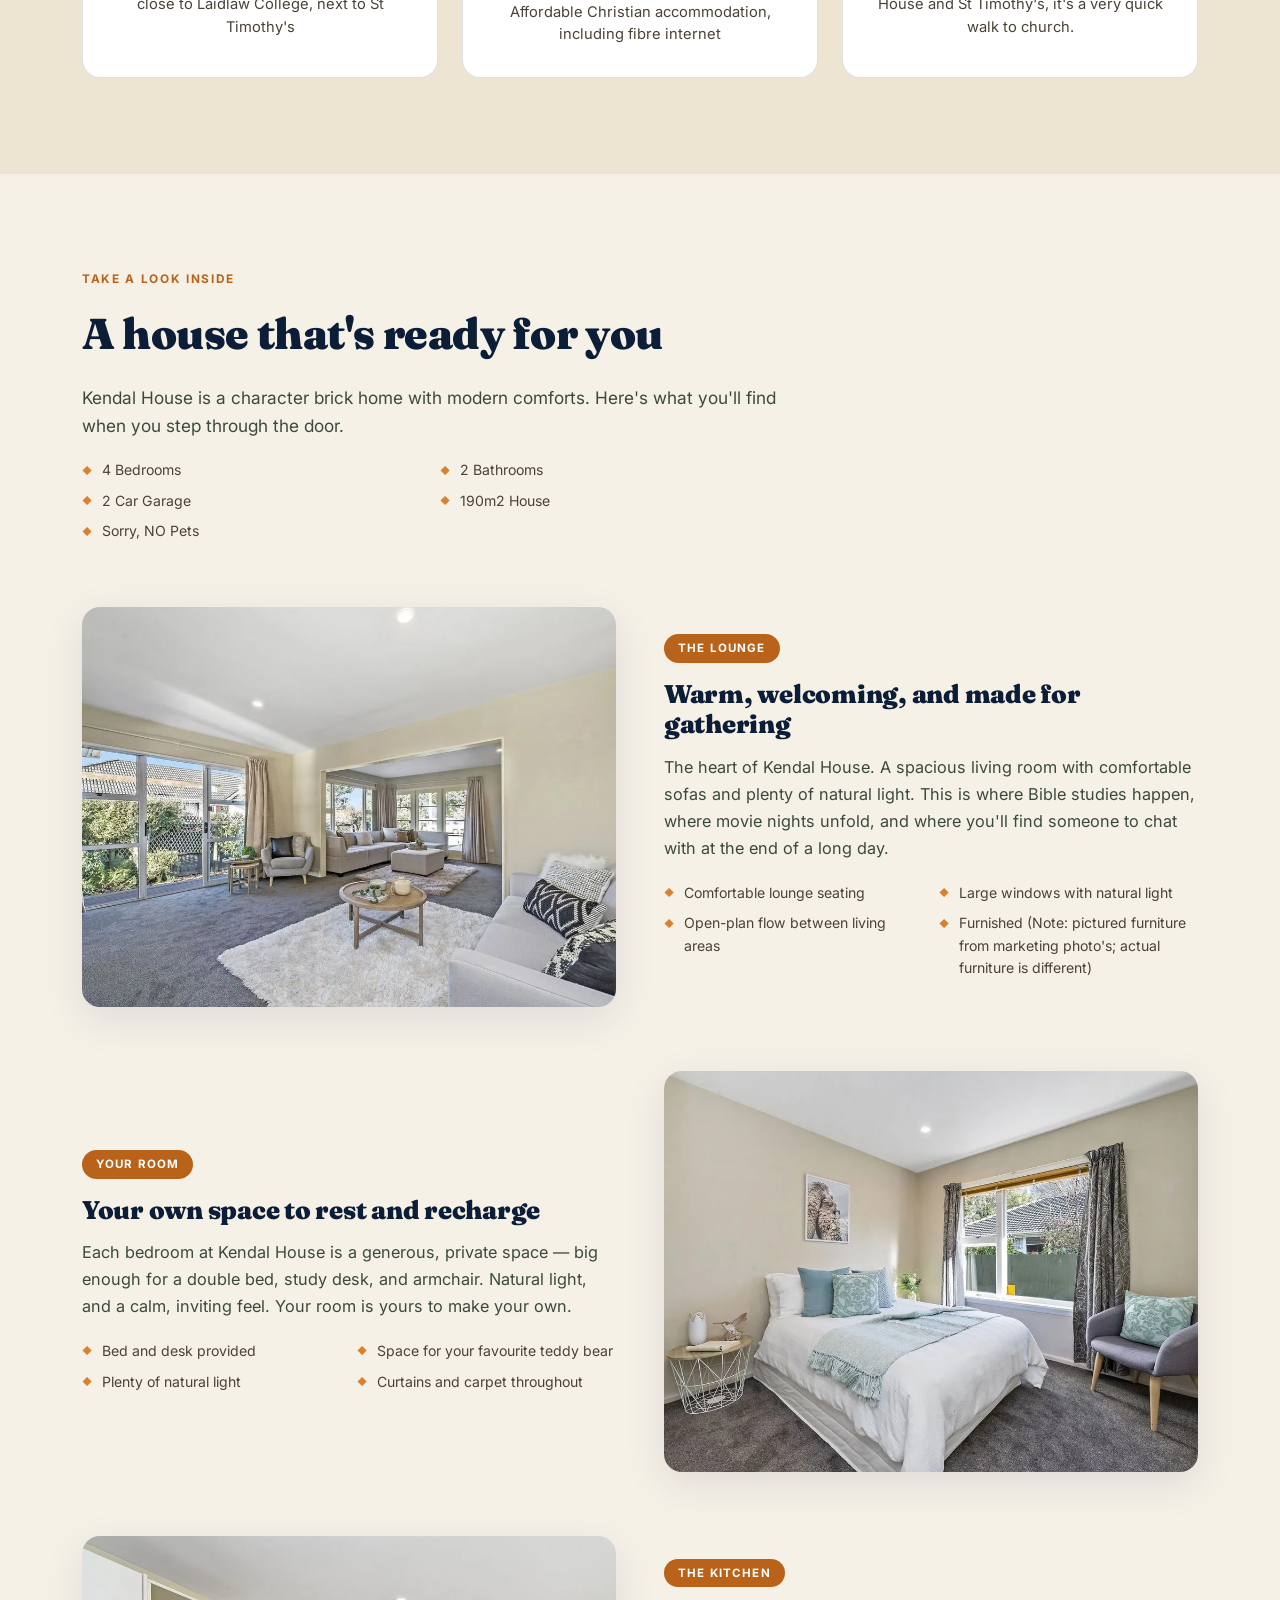
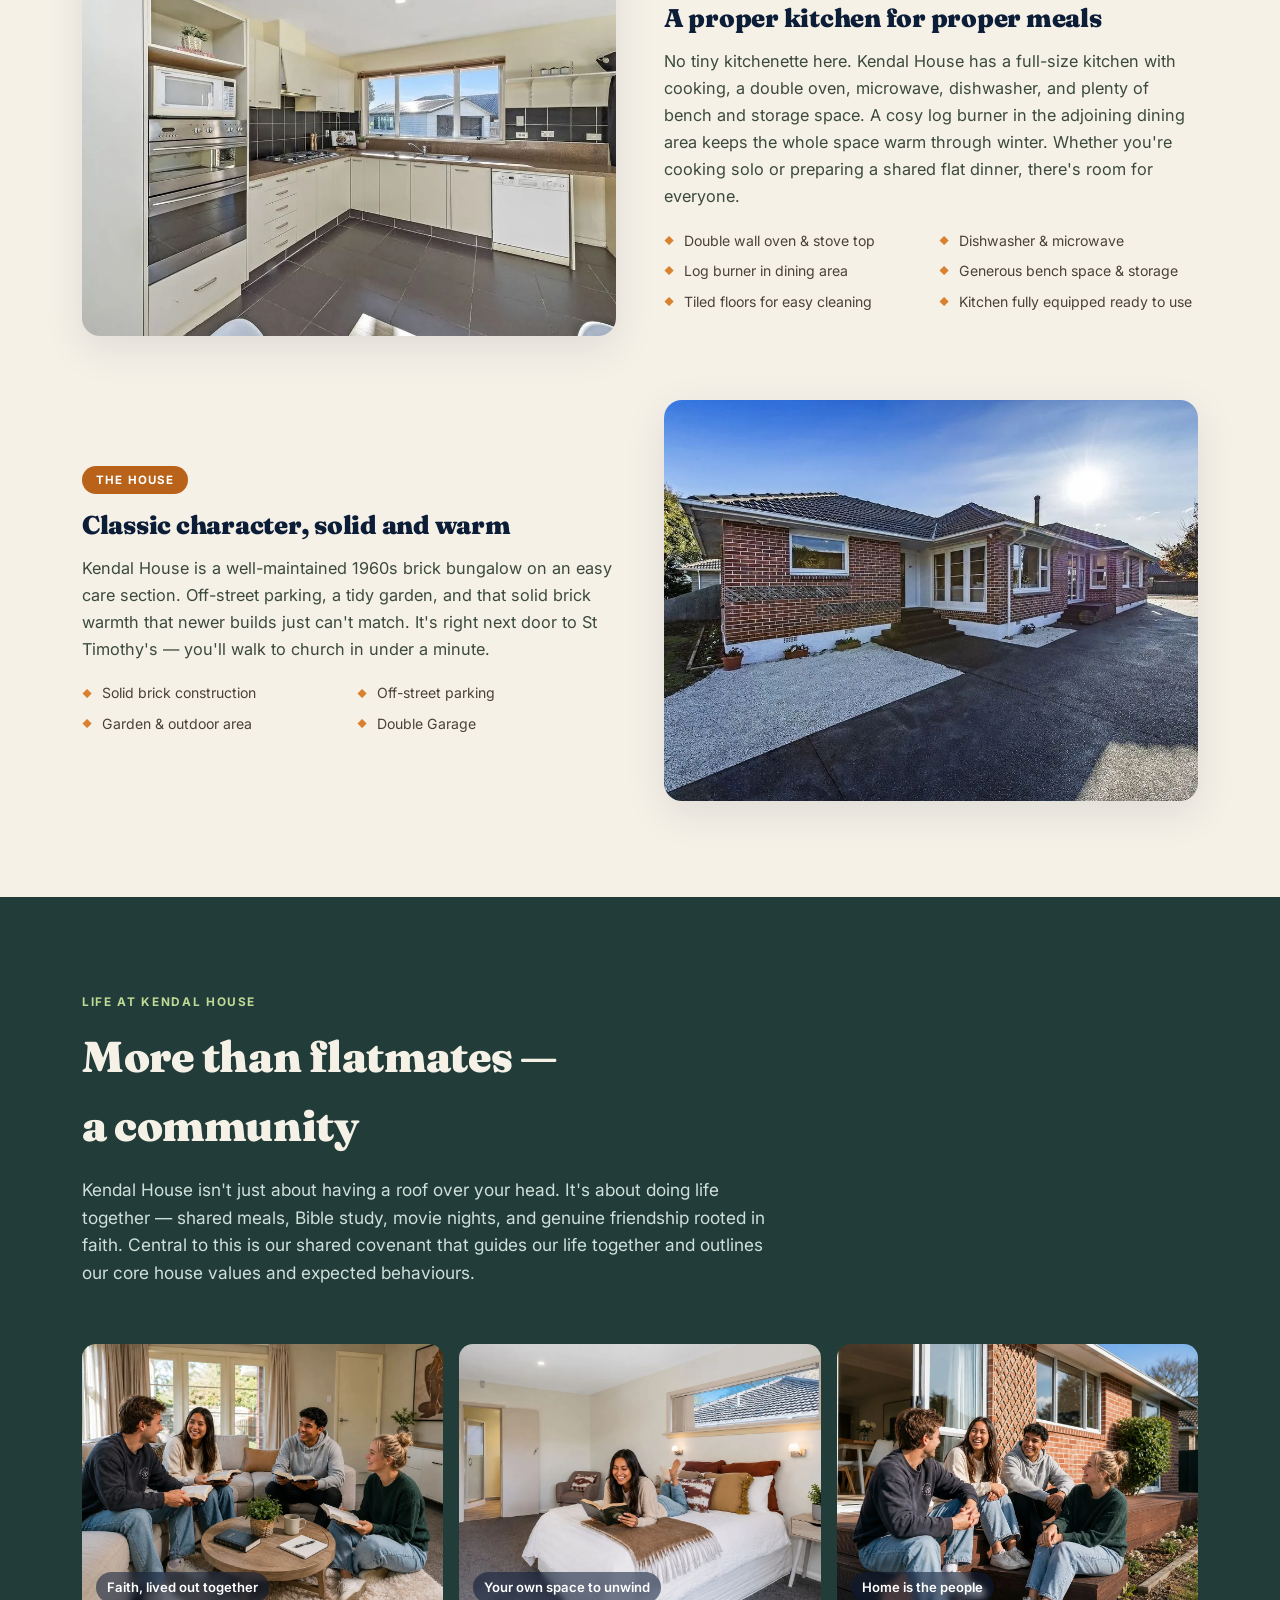
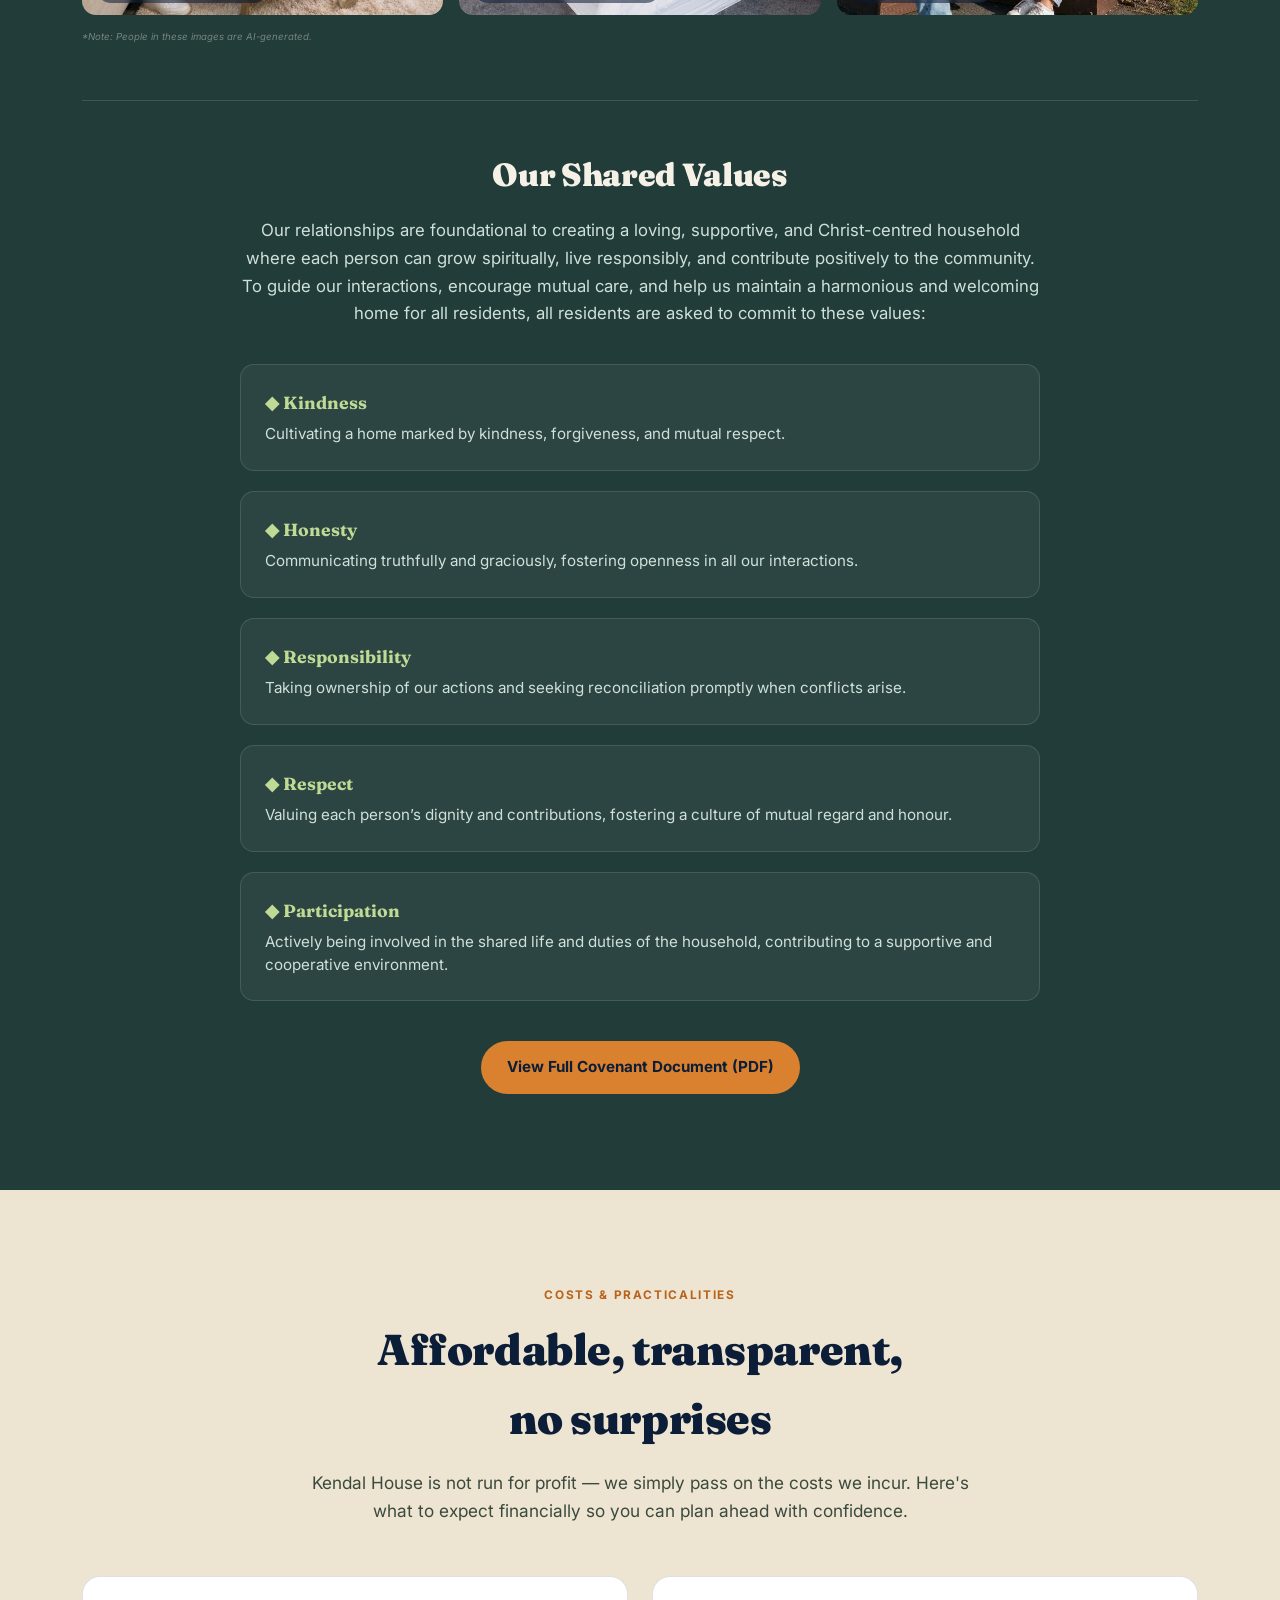
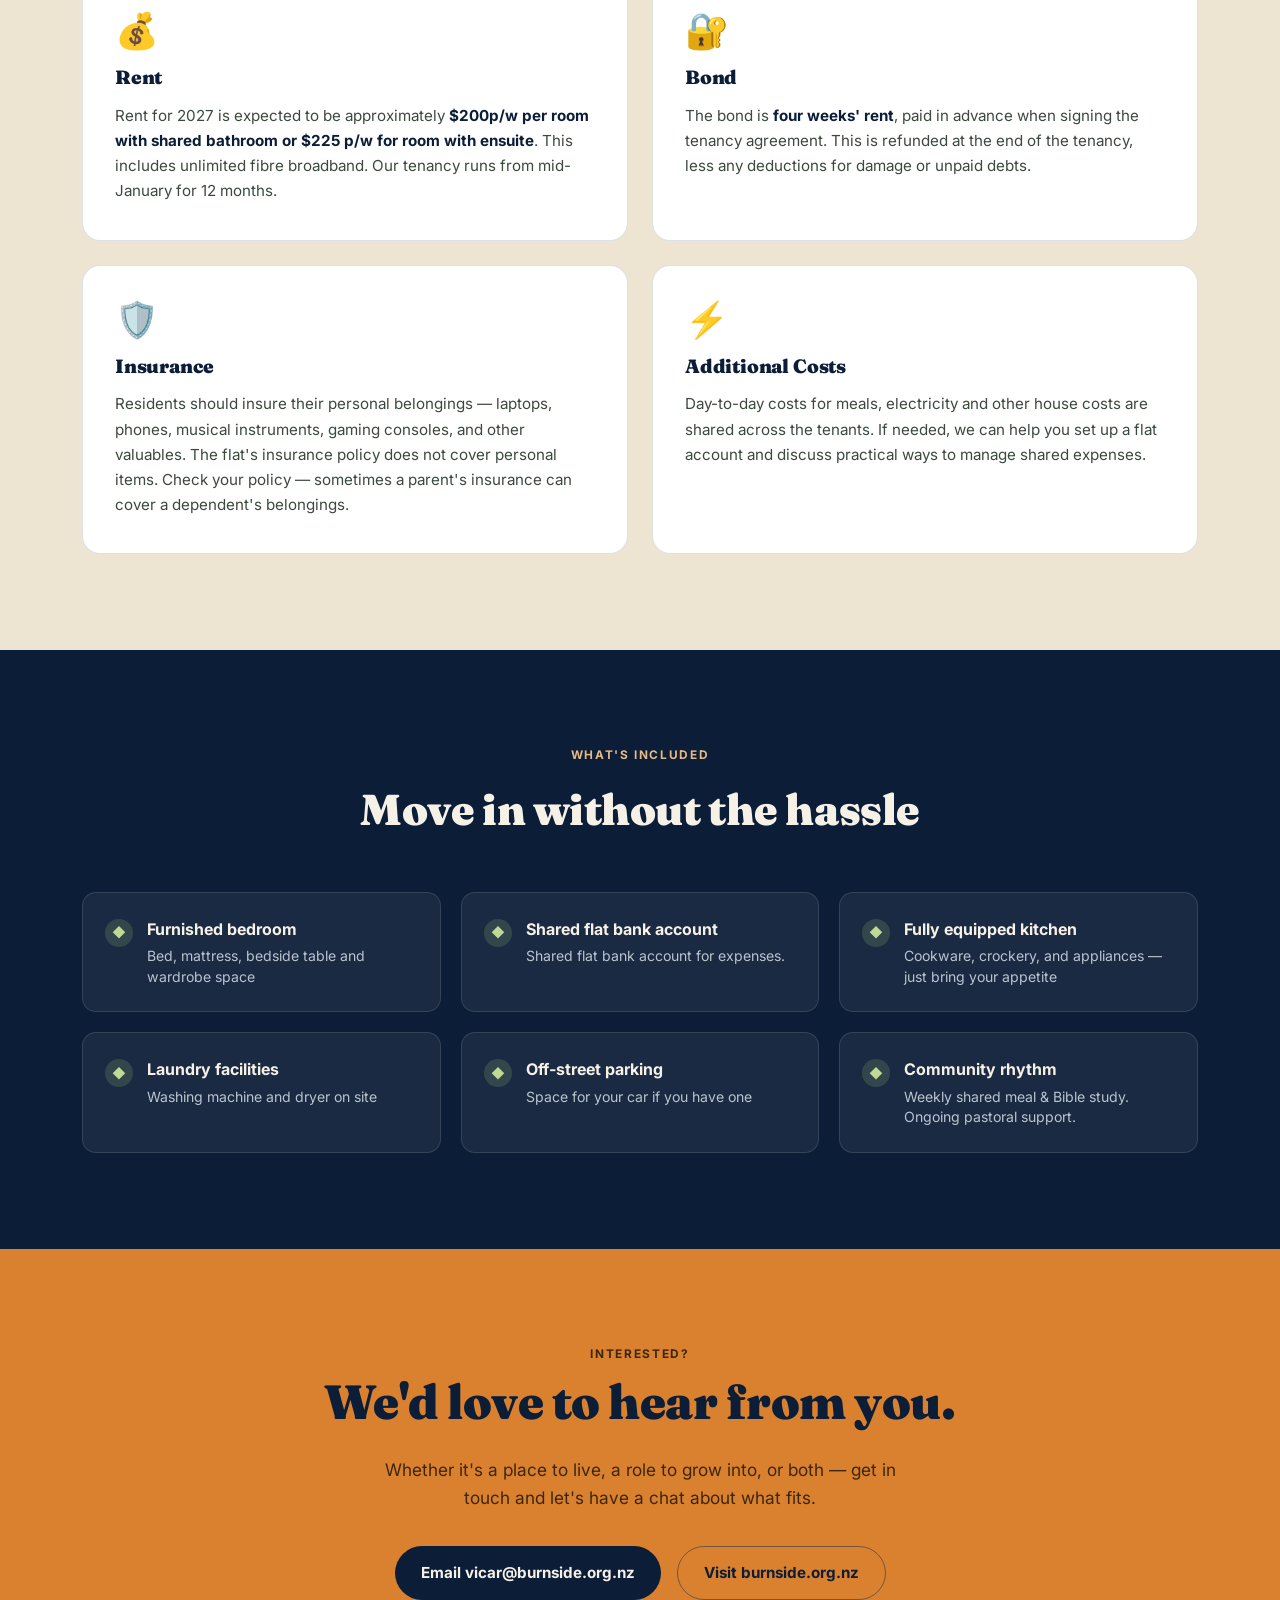
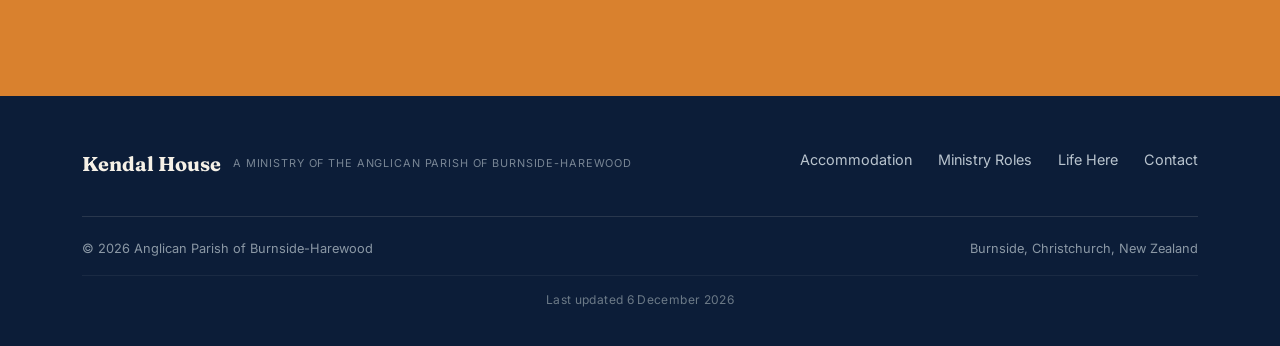
==== commit 5cee269d: "Clarify that bedroom bed and desk are provided" ====
--- a/accommodation.html
+++ b/accommodation.html
@@ -241,7 +241,7 @@
         <h3>Your own space to rest and recharge</h3>
         <p>Each bedroom at Kendal House is a generous, private space — big enough for a double bed, study desk, and armchair. Natural light, and a calm, inviting feel. Your room is yours to make your own.</p>
         <ul class="tour-features">
-          <li>Provide your own bed and desk</li>
+          <li>Bed and desk provided</li>
           <li>Space for your favourite teddy bear</li>
           <li>Plenty of natural light</li>
           <li>Curtains and carpet throughout</li>
--- a/style.css
+++ b/style.css
@@ -886,3 +886,24 @@
   .cost-card p strong {
     color: var(--navy-deep);
   }
+
+/* ---------- 2027 accommodation applications announcement ---------- */
+.applications-banner {
+  background: var(--navy-deep);
+  border-top: 5px solid #70D44B;
+  border-bottom: 5px solid #70D44B;
+  text-align: center;
+  padding: 26px 0;
+}
+.applications-banner p {
+  margin: 0;
+  color: var(--cream);
+  font-family: 'Fraunces', serif;
+  font-weight: 900;
+  font-size: clamp(1.45rem, 3.4vw, 2.5rem);
+  line-height: 1.25;
+  letter-spacing: -0.01em;
+}
+@media (max-width: 640px) {
+  .applications-banner { padding: 22px 0; }
+}
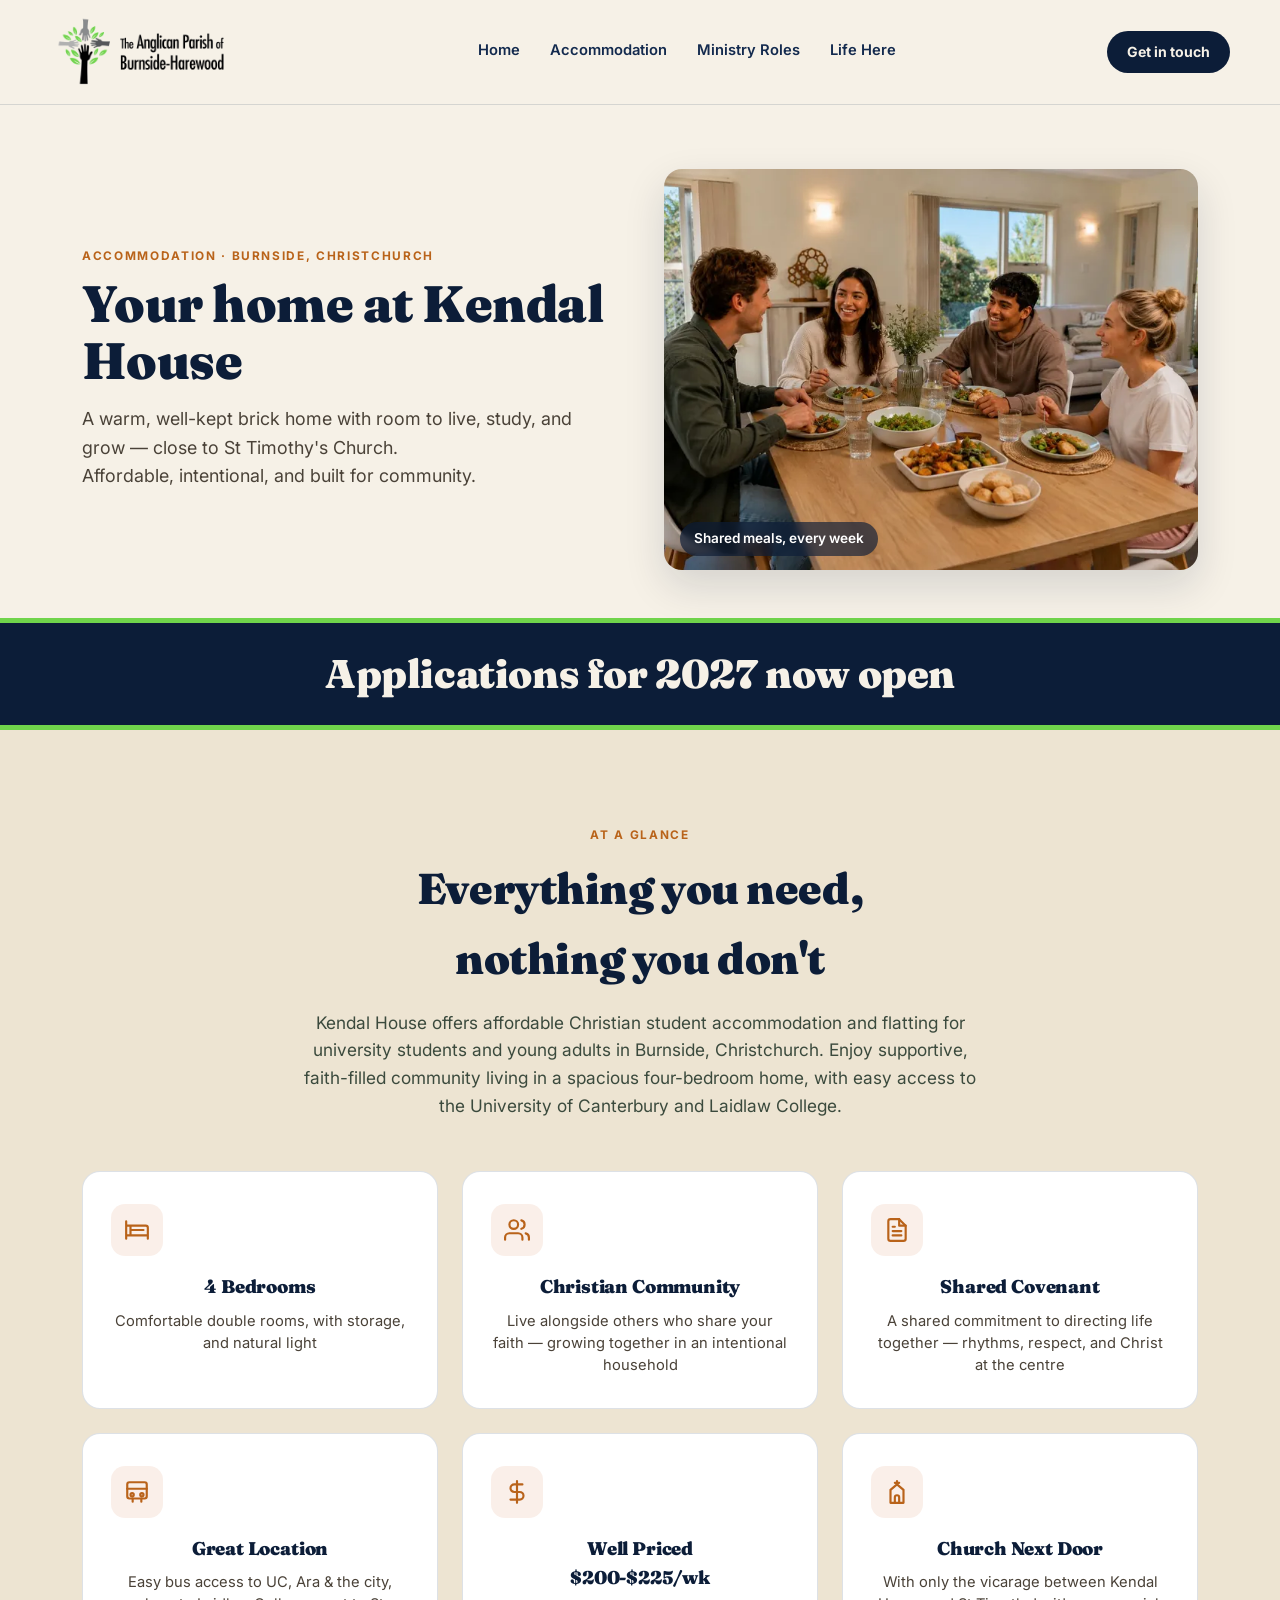
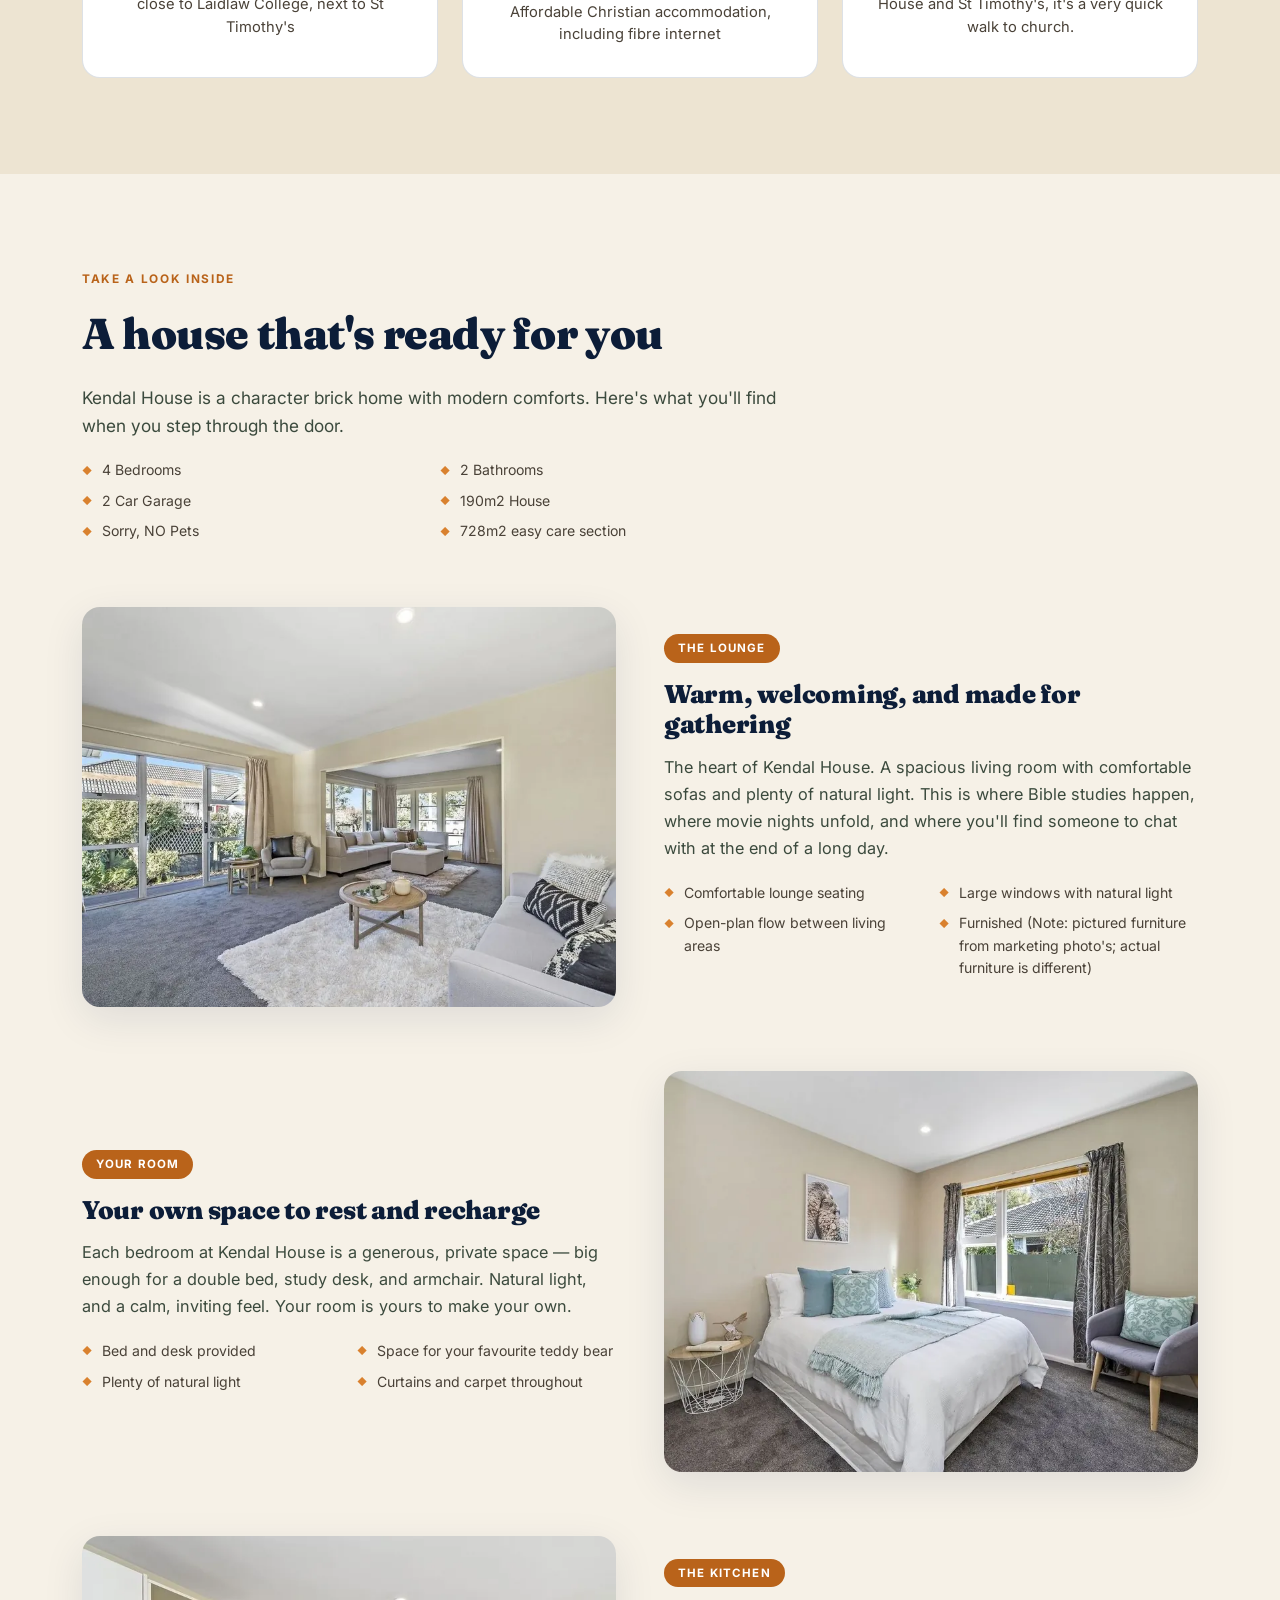
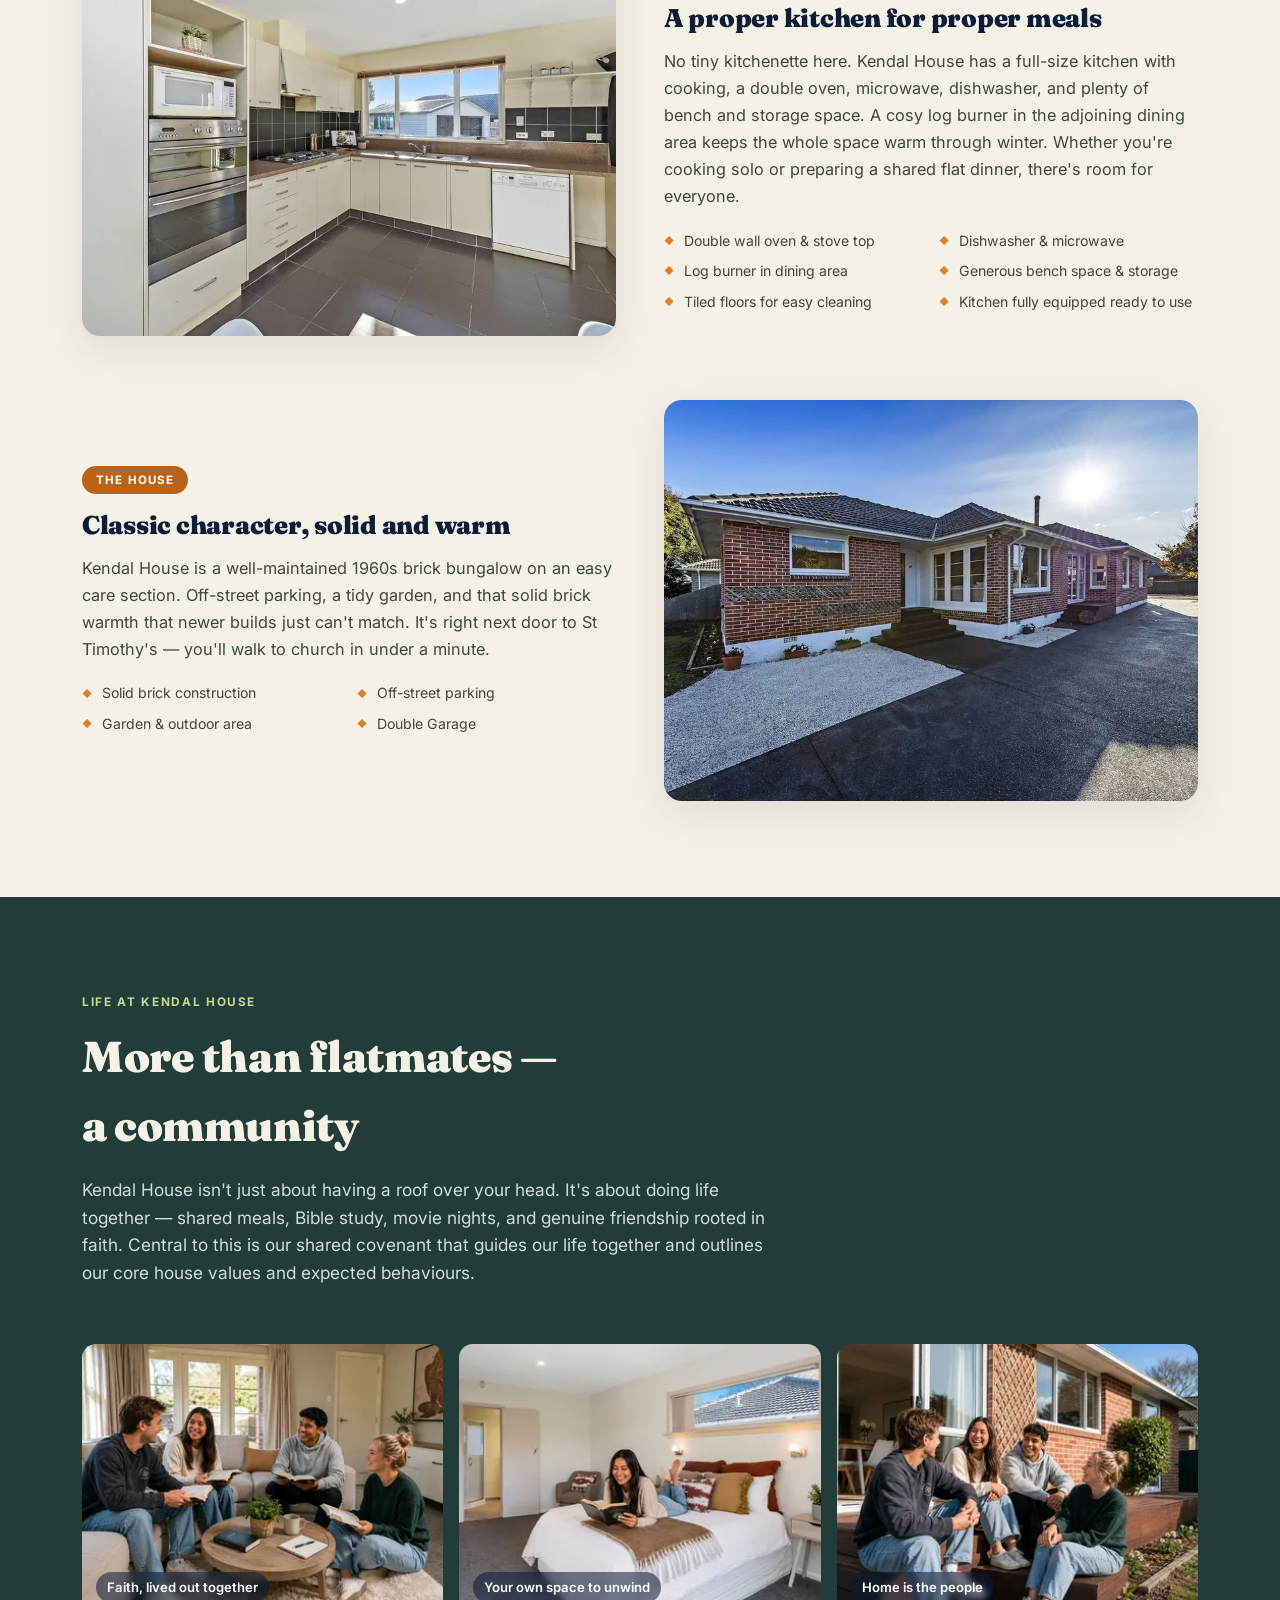
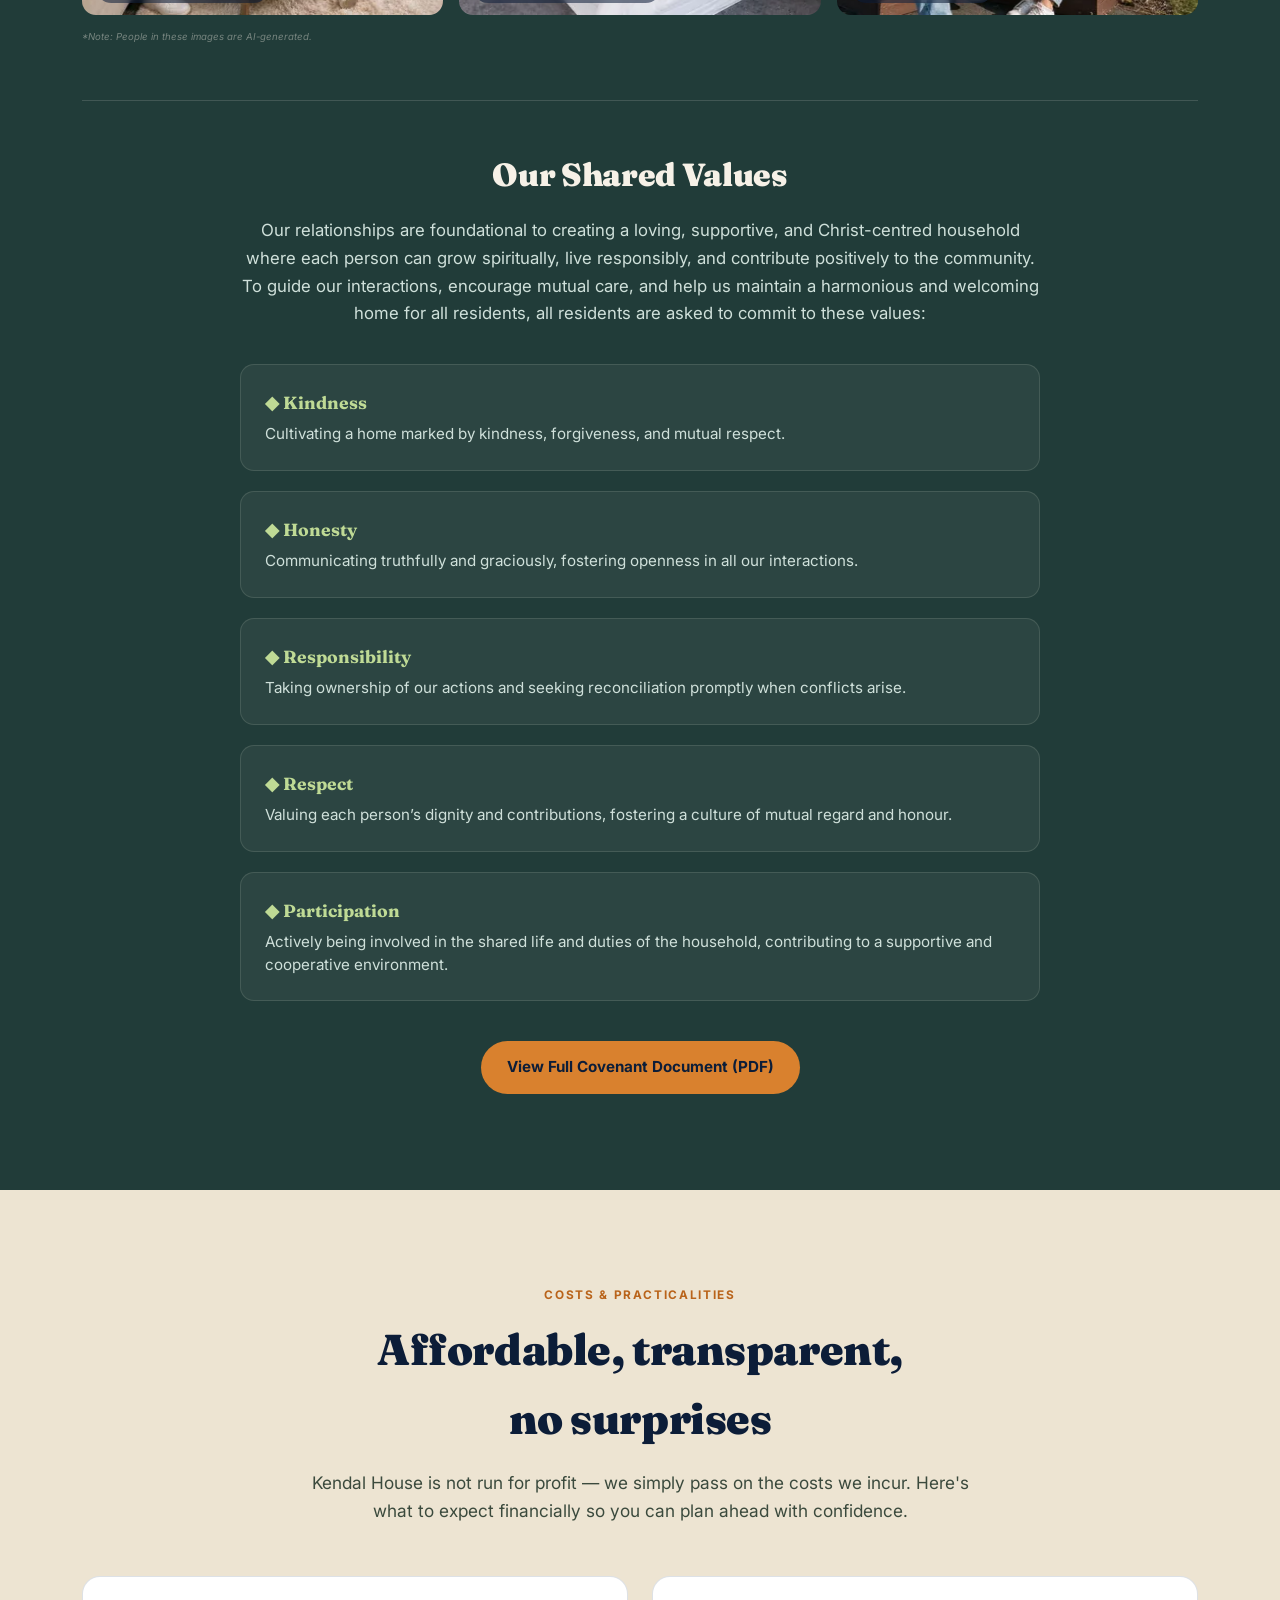
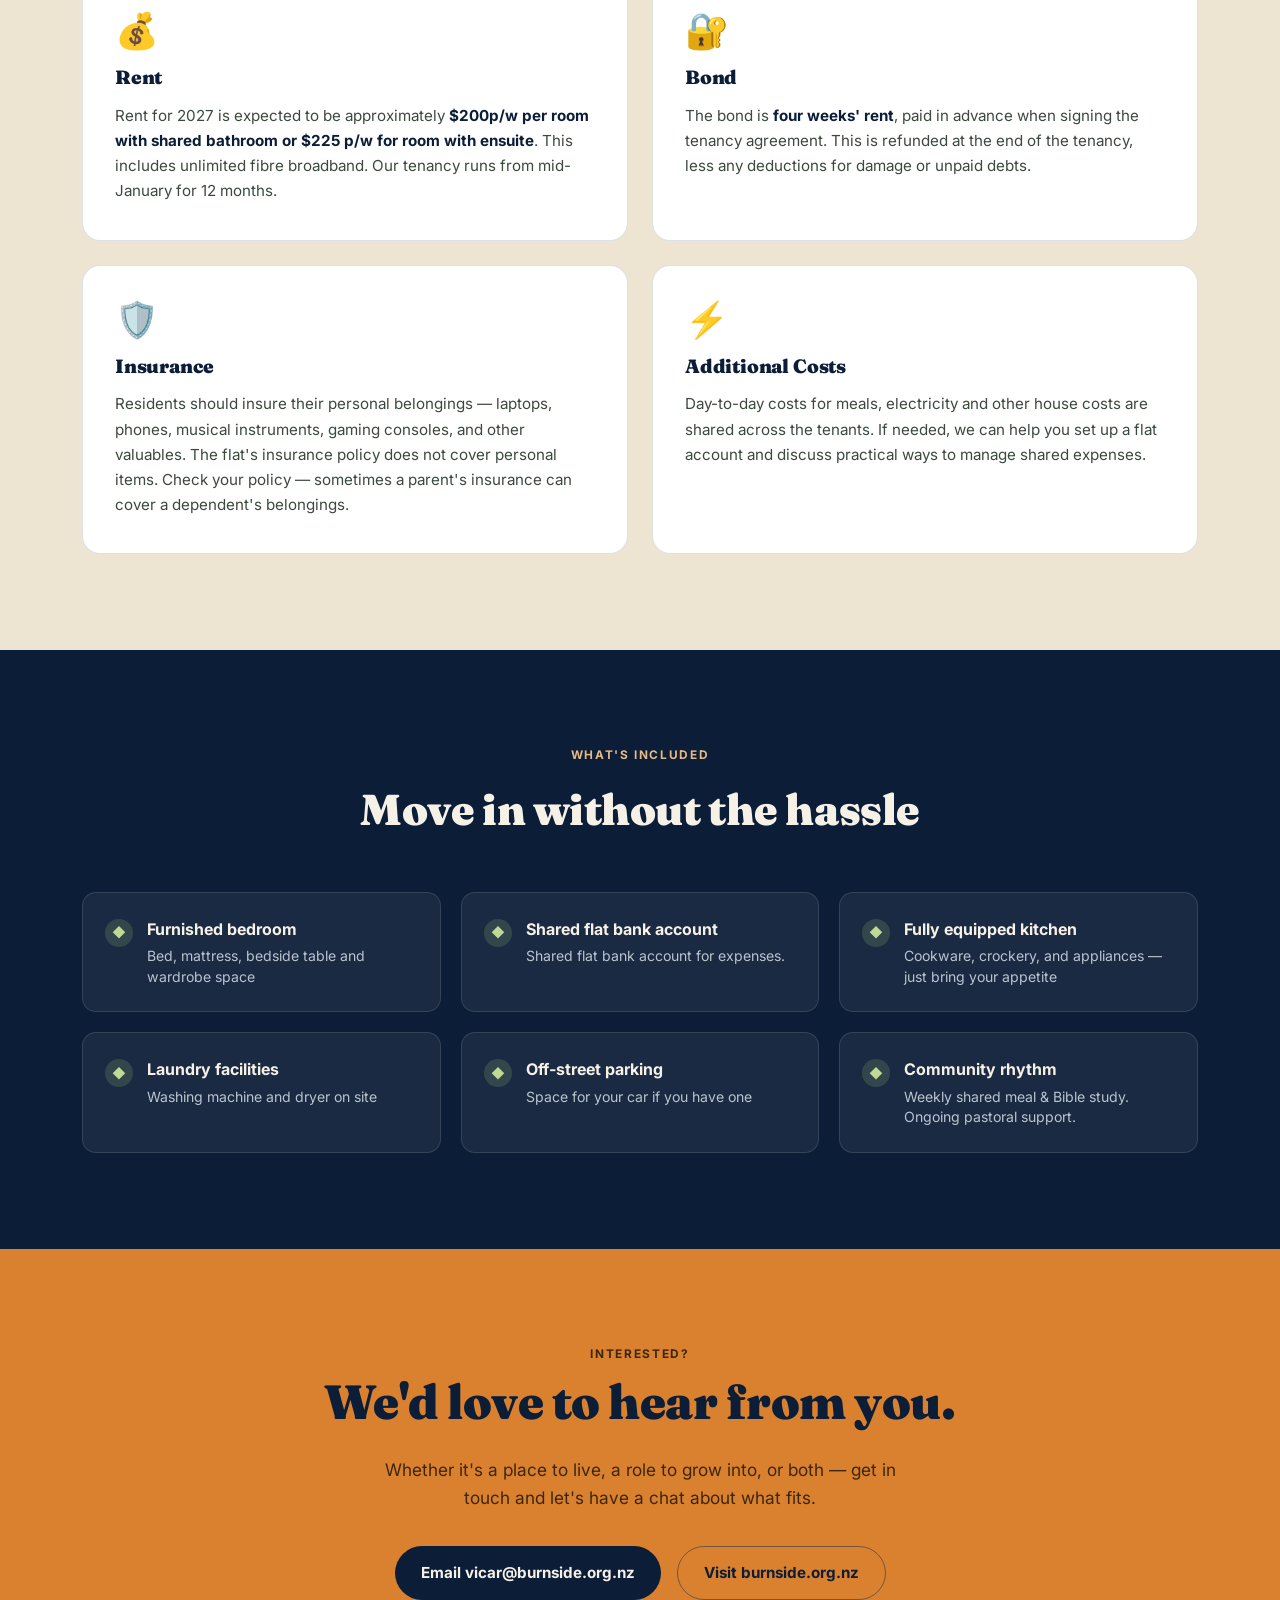
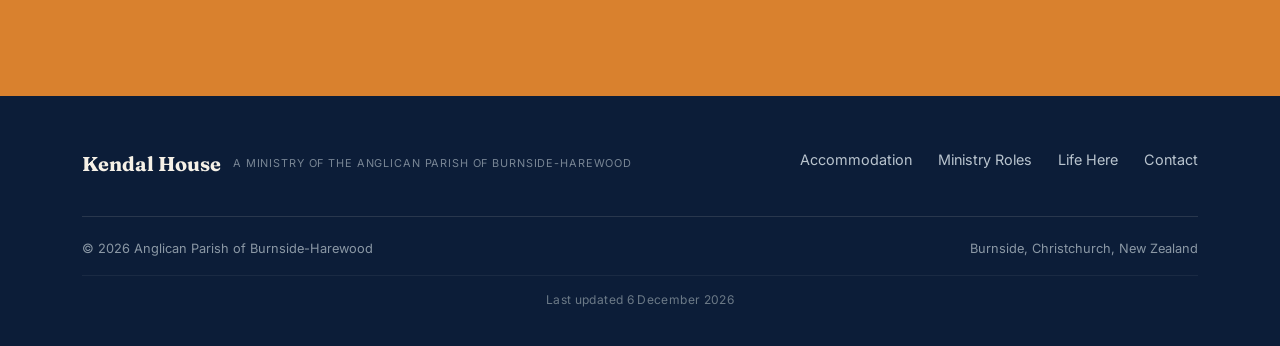
==== commit f22d68dd: "Add responsive WebP variants for opening and gallery photographs" ====
--- a/accommodation.html
+++ b/accommodation.html
@@ -29,7 +29,7 @@
 <meta property="og:title" content="Christian Student Accommodation Christchurch | Kendal House">
 <meta property="og:description" content="Affordable Christian student accommodation and flatting for university students and young adults in Christchurch. Live in a supportive, faith-filled community.">
 <meta property="og:url" content="https://kendalhouse.nz/accommodation.html">
-<meta property="og:image" content="https://kendalhouse.nz/assets/housemates-chatting-front-deck.jpg">
+<meta property="og:image" content="https://kendalhouse.nz/assets/housemates-chatting-front-deck.webp">
 <meta property="og:locale" content="en_NZ">
 <meta property="og:site_name" content="Kendal House">
 
@@ -37,7 +37,7 @@
 <meta name="twitter:card" content="summary_large_image">
 <meta name="twitter:title" content="Christian Student Accommodation Christchurch | Kendal House">
 <meta name="twitter:description" content="Affordable Christian student accommodation and flatting for university students and young adults in Christchurch. Live in a supportive, faith-filled community.">
-<meta name="twitter:image" content="https://kendalhouse.nz/assets/housemates-chatting-front-deck.jpg">
+<meta name="twitter:image" content="https://kendalhouse.nz/assets/housemates-chatting-front-deck.webp">
 
 <!-- Favicon -->
 <link rel="icon" type="image/svg+xml" href="favicon.svg?v=3">
@@ -138,10 +138,7 @@
       <p>A warm, well-kept brick home with room to live, study, and grow — close to St Timothy's Church. <br>Affordable, intentional, and built for community.</p>
     </div>
     <div class="subpage-hero-photo">
-      <picture>
-        <source srcset="assets/shared-dinner-kendal-house.webp" type="image/webp">
-        <img src="assets/shared-dinner-kendal-house.jpg" alt="Housemates sharing dinner together at Kendal House" fetchpriority="high" decoding="async">
-      </picture>
+      <img src="assets/shared-dinner-kendal-house.webp" alt="Housemates sharing dinner together at Kendal House" fetchpriority="high" decoding="async" srcset="assets/shared-dinner-kendal-house-400.webp 400w, assets/shared-dinner-kendal-house-800.webp 800w, assets/shared-dinner-kendal-house-1200.webp 1200w, assets/shared-dinner-kendal-house.webp 1400w" sizes="(max-width: 640px) calc(100vw - 40px), (max-width: 860px) calc(100vw - 64px), (max-width: 1180px) calc((100vw - 112px) / 2), 534px" width="1400" height="931">
       <div class="photo-caption">Shared meals, every week</div>
     </div>
   </div>
@@ -210,13 +207,14 @@
           <li>2 Car Garage</li>
           <li>190m2 House</li>
           <li>Sorry, NO Pets</li>
+          <li>728m2 easy care section</li>
         </ul>
     </div>
 
     <!-- Living Room -->
     <div class="tour-row">
       <div class="tour-photo">
-        <picture><source srcset="assets/lounge.webp" type="image/webp"><img src="assets/lounge.jpg" alt="Kendal House spacious living room with comfortable sofas" loading="lazy"></picture>
+        <img src="assets/lounge.webp" alt="Kendal House spacious living room with comfortable sofas" loading="lazy" decoding="async" srcset="assets/lounge-400.webp 400w, assets/lounge-800.webp 800w, assets/lounge.webp 1000w" sizes="(max-width: 640px) calc(100vw - 40px), (max-width: 860px) calc(100vw - 64px), (max-width: 1180px) calc((100vw - 112px) / 2), 534px" width="1000" height="750">
       </div>
       <div class="tour-text">
         <span class="tour-label">The Lounge</span>
@@ -234,7 +232,7 @@
     <!-- Bedroom -->
     <div class="tour-row tour-row-reverse">
       <div class="tour-photo">
-        <picture><source srcset="assets/bedroom.webp" type="image/webp"><img src="assets/bedroom.jpg" alt="A beautifully presented bedroom at Kendal House with double bed" loading="lazy"></picture>
+        <img src="assets/bedroom.webp" alt="A beautifully presented bedroom at Kendal House with double bed" loading="lazy" decoding="async" srcset="assets/bedroom-400.webp 400w, assets/bedroom-800.webp 800w, assets/bedroom.webp 1000w" sizes="(max-width: 640px) calc(100vw - 40px), (max-width: 860px) calc(100vw - 64px), (max-width: 1180px) calc((100vw - 112px) / 2), 534px" width="1000" height="750">
       </div>
       <div class="tour-text">
         <span class="tour-label">Your Room</span>
@@ -252,7 +250,7 @@
     <!-- Kitchen -->
     <div class="tour-row">
       <div class="tour-photo">
-        <picture><source srcset="assets/kitchen.webp" type="image/webp"><img src="assets/kitchen.jpg" alt="Spacious modern kitchen at Kendal House with double oven" loading="lazy"></picture>
+        <img src="assets/kitchen.webp" alt="Spacious modern kitchen at Kendal House with double oven" loading="lazy" decoding="async" srcset="assets/kitchen-400.webp 400w, assets/kitchen-800.webp 800w, assets/kitchen.webp 1000w" sizes="(max-width: 640px) calc(100vw - 40px), (max-width: 860px) calc(100vw - 64px), (max-width: 1180px) calc((100vw - 112px) / 2), 534px" width="1000" height="750">
       </div>
       <div class="tour-text">
         <span class="tour-label">The Kitchen</span>
@@ -272,7 +270,7 @@
     <!-- Exterior / Location -->
     <div class="tour-row tour-row-reverse">
       <div class="tour-photo">
-        <picture><source srcset="assets/exterior.webp" type="image/webp"><img src="assets/exterior.jpg" alt="Front view of Kendal House, a classic Christchurch brick bungalow" loading="lazy"></picture>
+        <img src="assets/exterior.webp" alt="Front view of Kendal House, a classic Christchurch brick bungalow" loading="lazy" decoding="async" srcset="assets/exterior-400.webp 400w, assets/exterior-800.webp 800w, assets/exterior.webp 1000w" sizes="(max-width: 640px) calc(100vw - 40px), (max-width: 860px) calc(100vw - 64px), (max-width: 1180px) calc((100vw - 112px) / 2), 534px" width="1000" height="750">
       </div>
       <div class="tour-text">
         <span class="tour-label">The House</span>
@@ -300,9 +298,9 @@
       </div>
     </div>
     <div class="gallery-grid three-col">
-      <figure><picture><source srcset="assets/bible-study-kendal-house-lounge.webp" type="image/webp"><img src="assets/bible-study-kendal-house-lounge.jpg" alt="Housemates reading the Bible together in the living room" loading="lazy"></picture><figcaption>Faith, lived out together</figcaption></figure>
-      <figure><picture><source srcset="assets/resident-reading-kendal-house.webp" type="image/webp"><img src="assets/resident-reading-kendal-house.jpg" alt="A resident relaxing and reading in her room at Kendal House" loading="lazy"></picture><figcaption>Your own space to unwind</figcaption></figure>
-      <figure><picture><source srcset="assets/housemates-chatting-front-deck.webp" type="image/webp"><img src="assets/housemates-chatting-front-deck.jpg" alt="Kendal House housemates chatting together on the front deck" loading="lazy"></picture><figcaption>Home is the people</figcaption></figure>
+      <figure><img src="assets/bible-study-kendal-house-lounge.webp" alt="Housemates reading the Bible together in the living room" loading="lazy" decoding="async" srcset="assets/bible-study-kendal-house-lounge-400.webp 400w, assets/bible-study-kendal-house-lounge-800.webp 800w, assets/bible-study-kendal-house-lounge-1200.webp 1200w, assets/bible-study-kendal-house-lounge.webp 1400w" sizes="(max-width: 640px) calc(100vw - 40px), (max-width: 1180px) calc((100vw - 96px) / 3), 362px" width="1400" height="931"><figcaption>Faith, lived out together</figcaption></figure>
+      <figure><img src="assets/resident-reading-kendal-house.webp" alt="A resident relaxing and reading in her room at Kendal House" loading="lazy" decoding="async" srcset="assets/resident-reading-kendal-house-400.webp 400w, assets/resident-reading-kendal-house-800.webp 800w, assets/resident-reading-kendal-house-1200.webp 1200w, assets/resident-reading-kendal-house.webp 1400w" sizes="(max-width: 640px) calc(100vw - 40px), (max-width: 1180px) calc((100vw - 96px) / 3), 362px" width="1400" height="931"><figcaption>Your own space to unwind</figcaption></figure>
+      <figure><img src="assets/housemates-chatting-front-deck.webp" alt="Kendal House housemates chatting together on the front deck" loading="lazy" decoding="async" srcset="assets/housemates-chatting-front-deck-400.webp 400w, assets/housemates-chatting-front-deck-800.webp 800w, assets/housemates-chatting-front-deck-1200.webp 1200w, assets/housemates-chatting-front-deck.webp 1537w" sizes="(max-width: 640px) calc(100vw - 40px), (max-width: 1180px) calc((100vw - 96px) / 3), 362px" width="1537" height="1023"><figcaption>Home is the people</figcaption></figure>
     </div>
     <p class="image-disclaimer">*Note: People in these images are AI-generated.</p>
 
